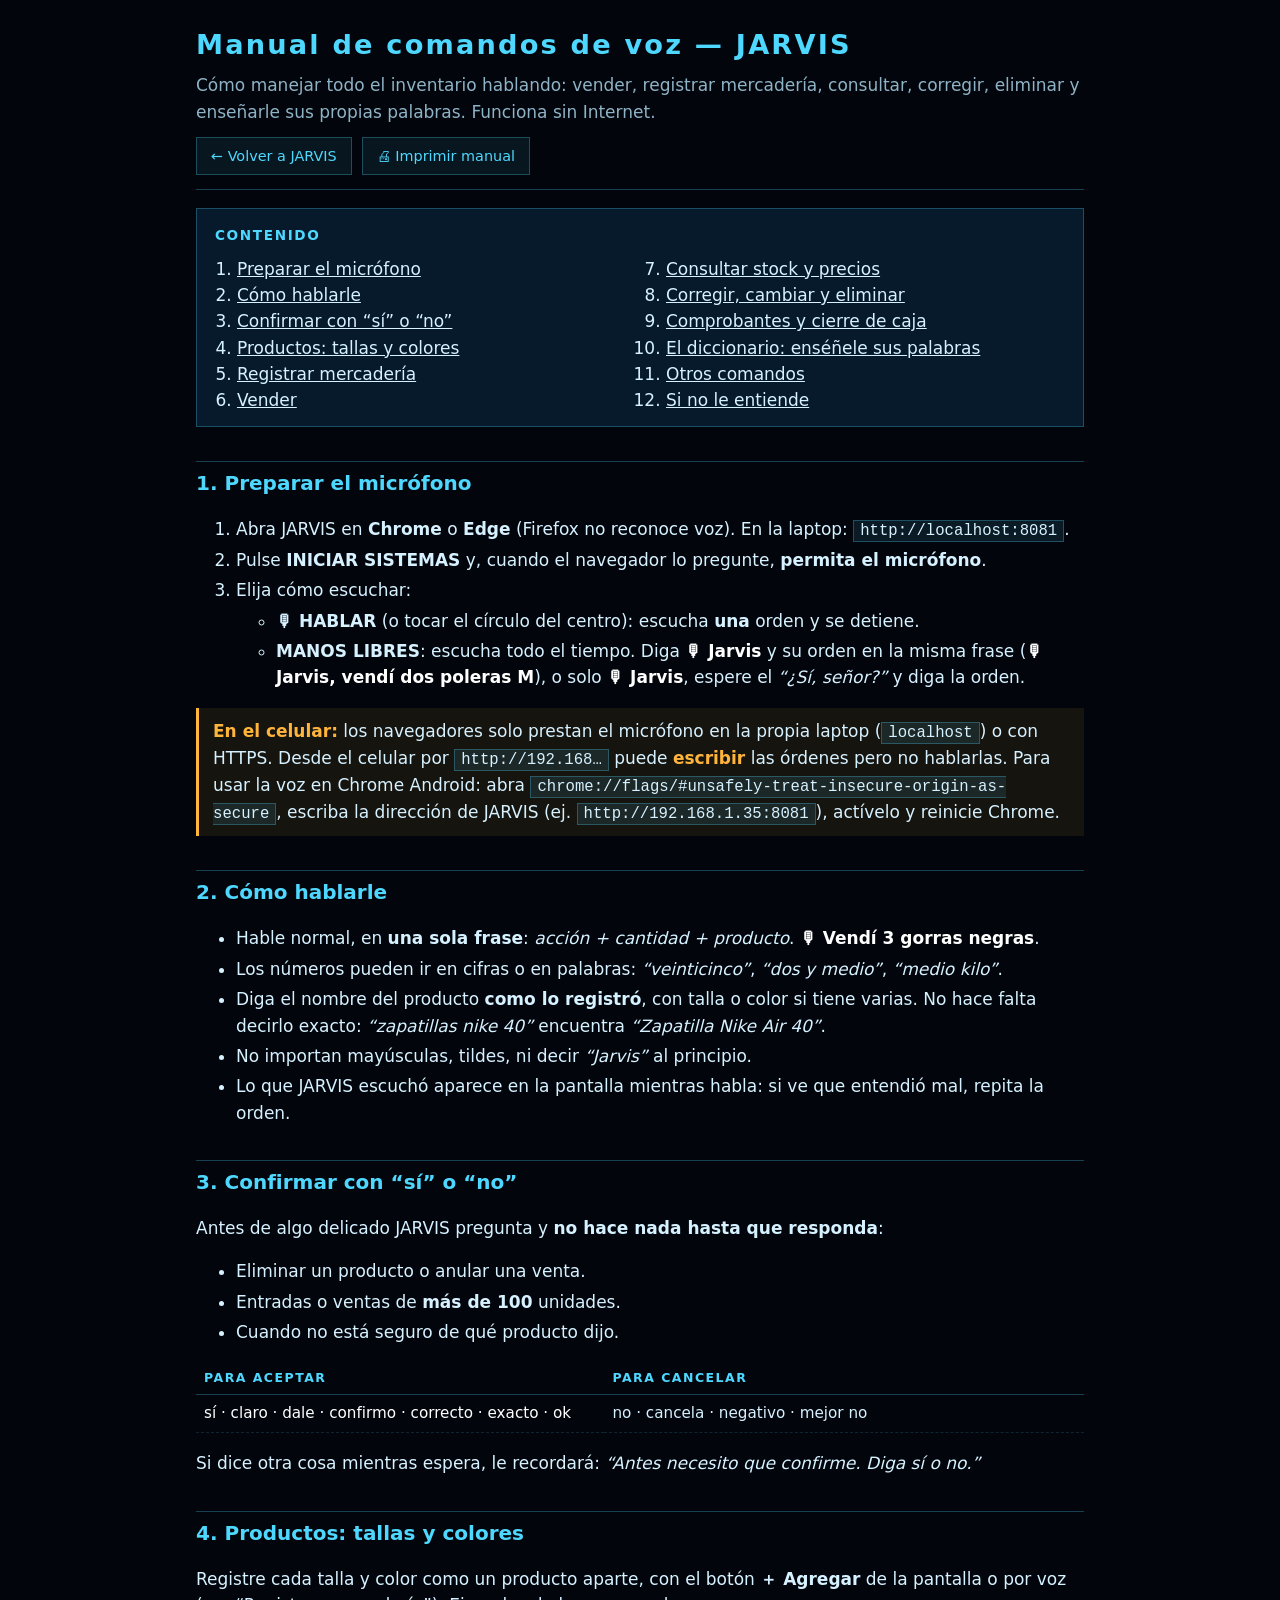
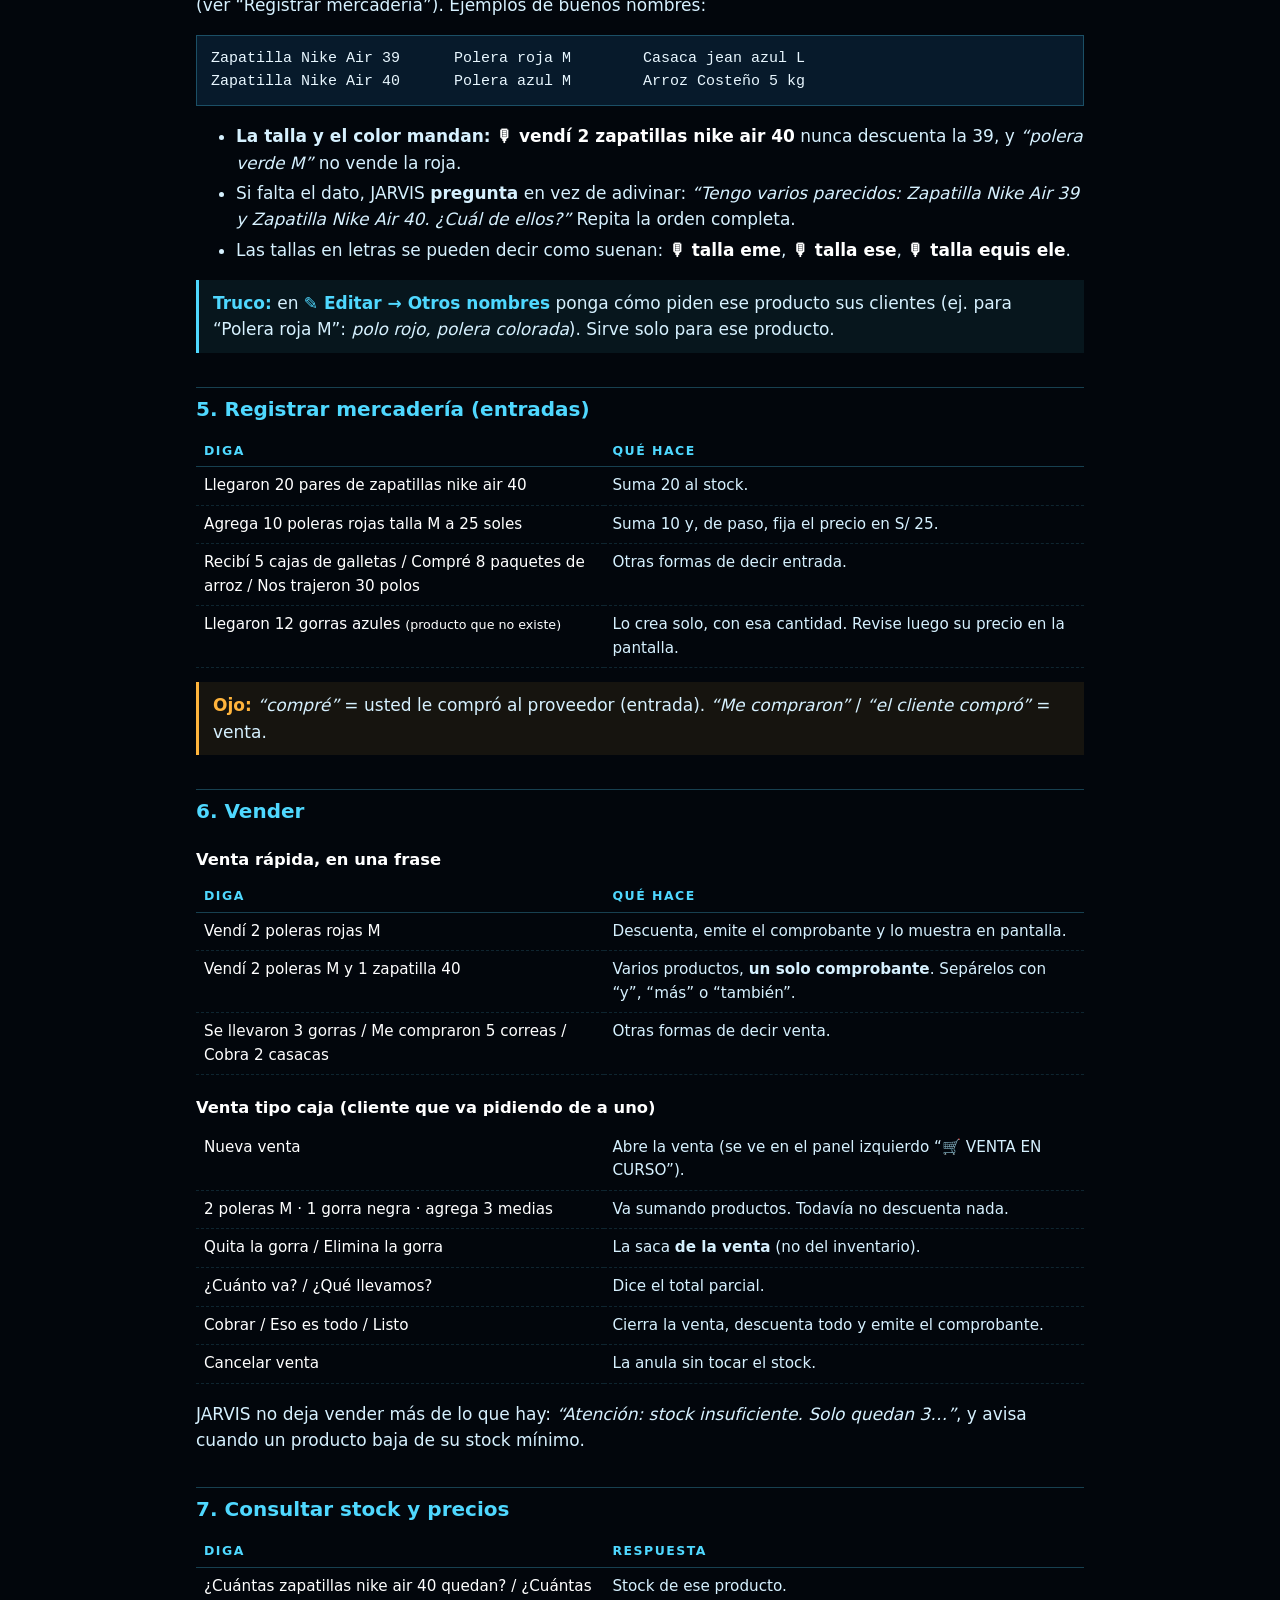
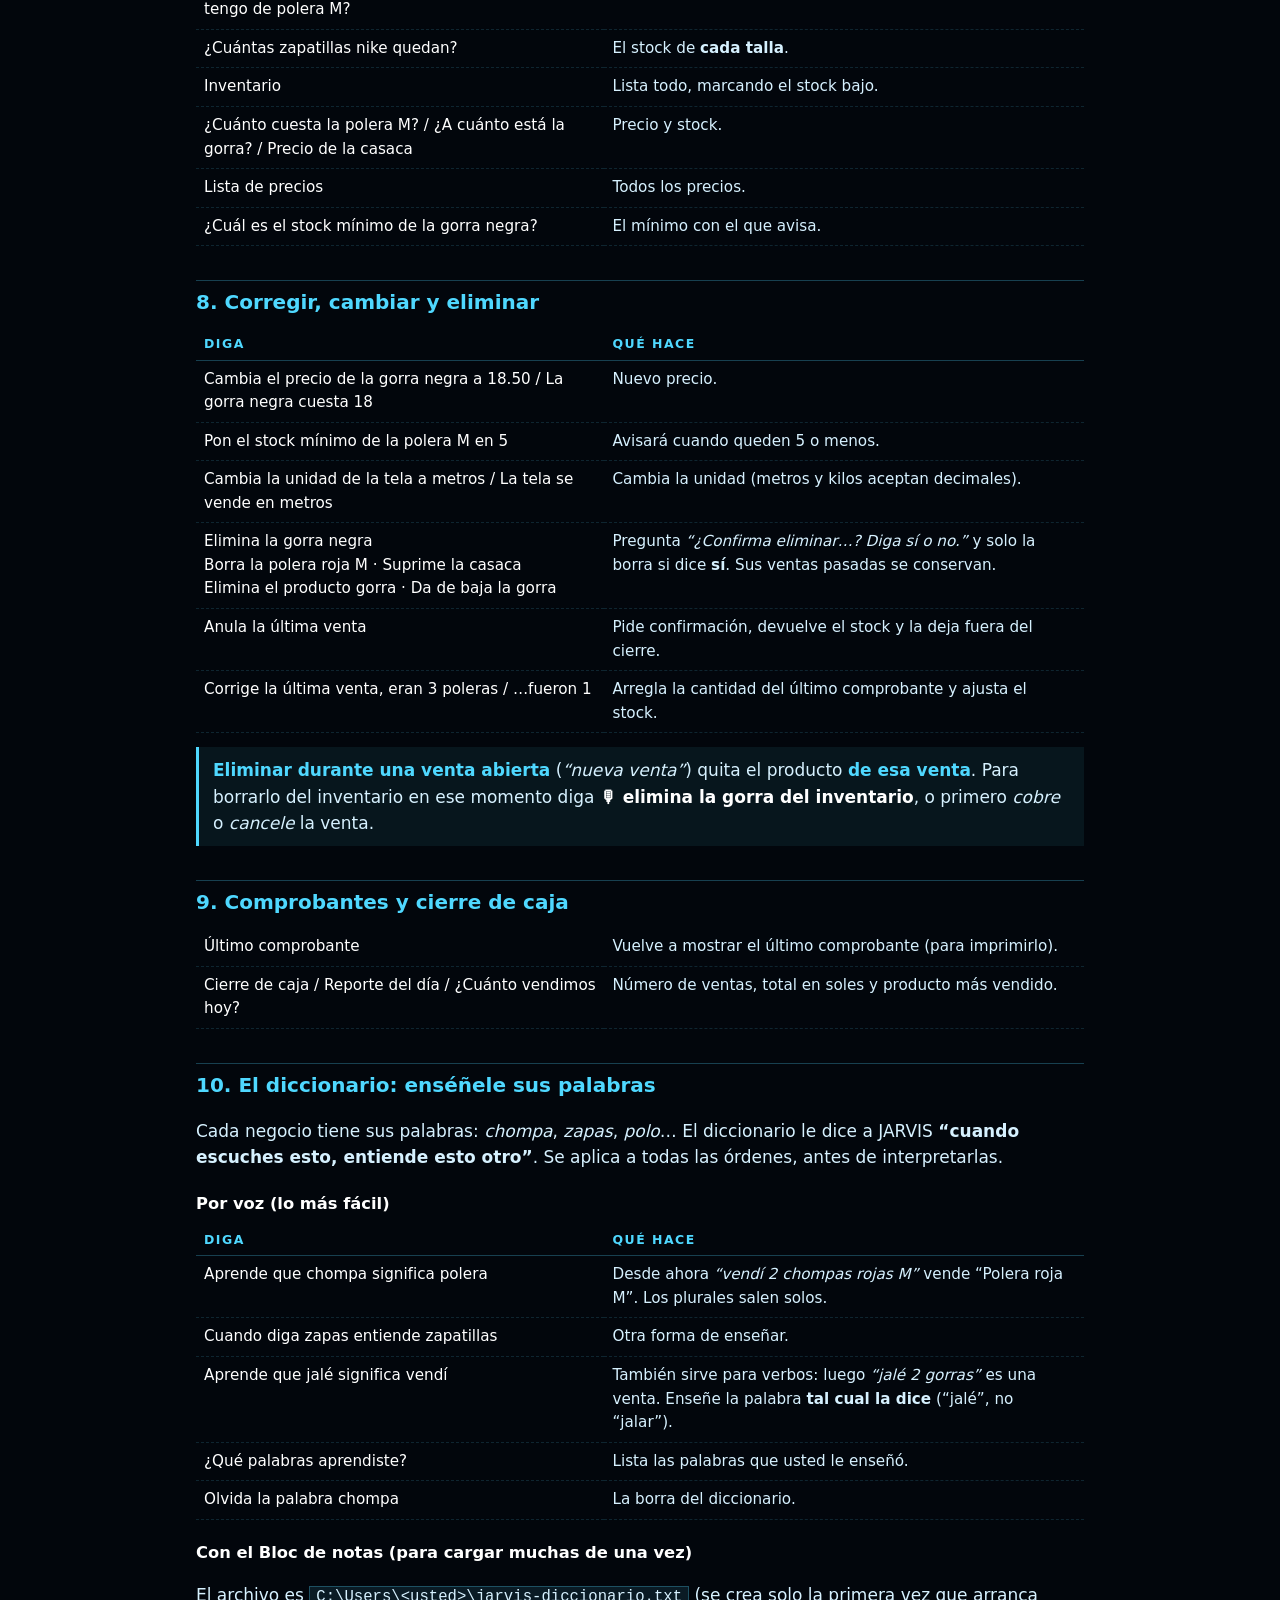
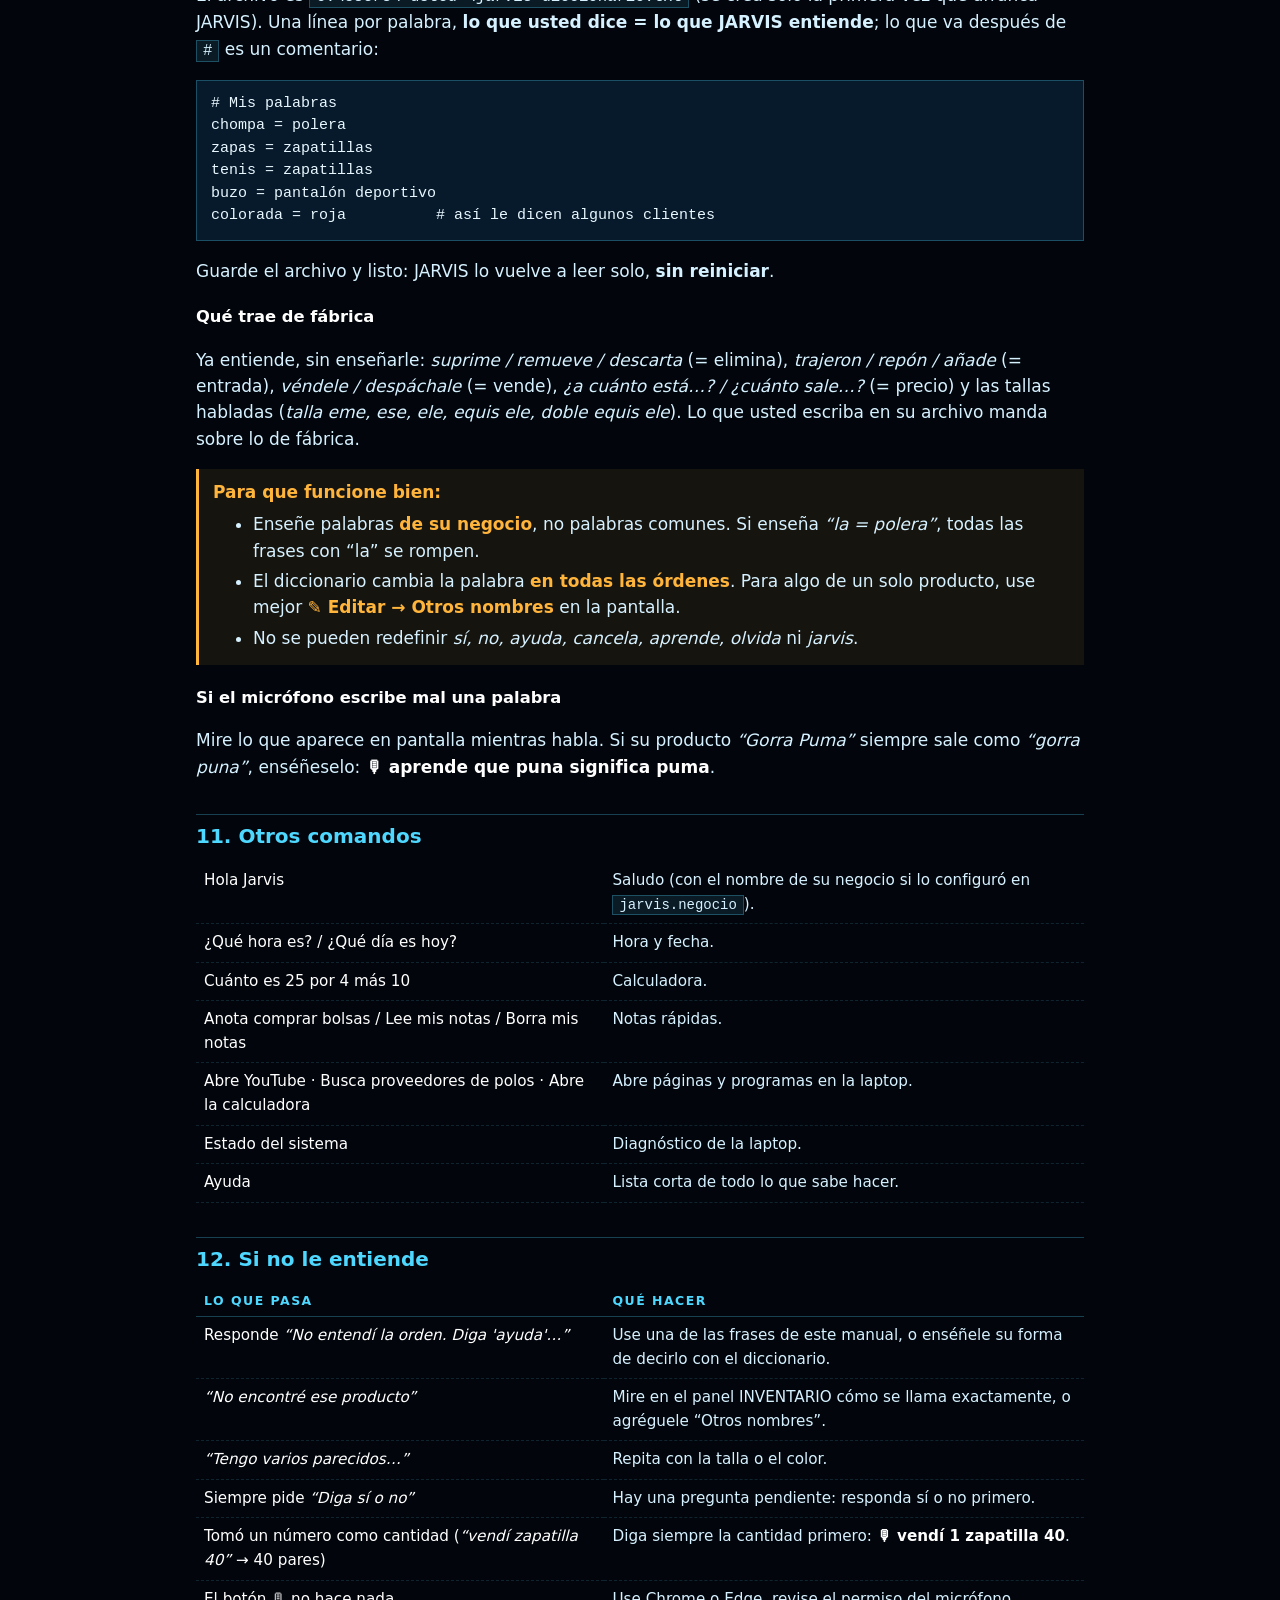
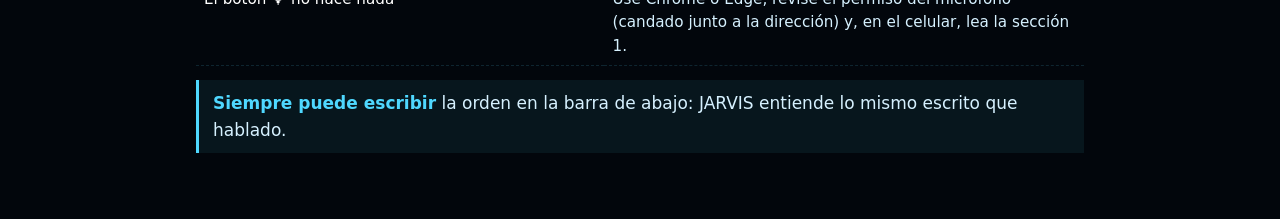
==== src/main/resources/static/manual.html @ 4ed3d756 "Inventario completo: diccionario, historial, carga masiva, seguridad y manual Guarda el estado de tr" ====
<!DOCTYPE html>
<html lang="es">
<head>
<meta charset="UTF-8">
<meta name="viewport" content="width=device-width, initial-scale=1">
<title>Manual de voz · JARVIS</title>
<link rel="icon" href="icon.svg">
<style>
  :root {
    --bg: #02060c; --panel: #071a2b; --line: rgba(79, 216, 255, .28); --cyan: #4fd8ff; --amber: #ffb43c;
    --text: #d6f1ff; --muted: #8fb3c6; --ok: #6ee7a8; --bad: #ff8a8a;
  }
  * { box-sizing: border-box; }
  body { margin: 0; background: var(--bg); color: var(--text); font: 17px/1.55 "Segoe UI", system-ui, sans-serif; }
  .wrap { max-width: 920px; margin: 0 auto; padding: 24px 16px 60px; }
  header { border-bottom: 1px solid var(--line); padding-bottom: 14px; margin-bottom: 18px; }
  h1 { margin: 0; color: var(--cyan); letter-spacing: .08em; font-size: 1.7rem; }
  header p { margin: 6px 0 0; color: var(--muted); }
  .tools { display: flex; gap: 10px; flex-wrap: wrap; margin-top: 12px; }
  .tools a, .tools button { font: inherit; font-size: .9rem; color: var(--cyan); background: rgba(79,216,255,.08); border: 1px solid var(--line);
                            padding: 7px 14px; text-decoration: none; cursor: pointer; }
  nav { background: var(--panel); border: 1px solid var(--line); padding: 12px 18px; margin-bottom: 26px; }
  nav b { color: var(--cyan); font-size: .85rem; letter-spacing: .12em; }
  nav ol { margin: 8px 0 0; padding-left: 22px; columns: 2; column-gap: 30px; }
  nav a { color: var(--text); }
  h2 { color: var(--cyan); font-size: 1.25rem; margin: 34px 0 10px; padding-top: 6px; border-top: 1px solid var(--line); }
  h3 { color: #fff; font-size: 1.02rem; margin: 20px 0 6px; }
  code, kbd { background: rgba(79,216,255,.1); border: 1px solid var(--line); padding: 1px 6px; font-family: Consolas, monospace; font-size: .92em; }
  .say { color: #fff; font-weight: 600; }
  .say::before { content: "🎙 "; }
  table { width: 100%; border-collapse: collapse; margin: 8px 0 14px; font-size: .95rem; }
  th { text-align: left; color: var(--cyan); font-size: .78rem; letter-spacing: .12em; text-transform: uppercase; border-bottom: 1px solid var(--line); padding: 6px 8px; }
  td { border-bottom: 1px dashed rgba(79,216,255,.15); padding: 7px 8px; vertical-align: top; }
  td:first-child { color: #fff; width: 46%; }
  .tip, .warn { border-left: 3px solid var(--cyan); background: rgba(79,216,255,.07); padding: 10px 14px; margin: 12px 0; }
  .warn { border-color: var(--amber); background: rgba(255,180,60,.08); }
  .tip b, .warn b { color: var(--cyan); } .warn b { color: var(--amber); }
  pre { background: var(--panel); border: 1px solid var(--line); padding: 12px 14px; overflow-x: auto; font: 15px/1.5 Consolas, monospace; color: #e8f7ff; }
  ol.steps li, ul li { margin: 4px 0; }
  .ok { color: var(--ok); } .bad { color: var(--bad); }
  @media (max-width: 640px) {
    body { font-size: 16px; }
    nav ol { columns: 1; }
    table, thead, tbody, tr, th, td { display: block; width: 100% !important; }
    thead { display: none; }
    tr { border-bottom: 1px solid var(--line); padding: 6px 0; }
    td { border: 0; padding: 3px 4px; }
    td:first-child { font-weight: 600; }
  }
  @media print {
    :root { --bg: #fff; --panel: #f4f4f4; --line: #bbb; --cyan: #000; --text: #000; --muted: #444; --amber: #000; }
    body { font-size: 12pt; }
    .tools, nav { display: none; }
    h2 { page-break-after: avoid; } tr, .tip, .warn, pre { page-break-inside: avoid; }
    code, kbd, .tip, .warn { background: none; }
    .say, td:first-child, h3 { color: #000; }
  }
</style>
</head>
<body>
<div class="wrap">

<header>
  <h1>Manual de comandos de voz — JARVIS</h1>
  <p>Cómo manejar todo el inventario hablando: vender, registrar mercadería, consultar, corregir, eliminar
     y enseñarle sus propias palabras. Funciona sin Internet.</p>
  <div class="tools">
    <a href="/">← Volver a JARVIS</a>
    <button onclick="window.print()">🖨 Imprimir manual</button>
  </div>
</header>

<nav>
  <b>CONTENIDO</b>
  <ol>
    <li><a href="#preparar">Preparar el micrófono</a></li>
    <li><a href="#hablar">Cómo hablarle</a></li>
    <li><a href="#confirmar">Confirmar con “sí” o “no”</a></li>
    <li><a href="#productos">Productos: tallas y colores</a></li>
    <li><a href="#entradas">Registrar mercadería</a></li>
    <li><a href="#ventas">Vender</a></li>
    <li><a href="#consultas">Consultar stock y precios</a></li>
    <li><a href="#corregir">Corregir, cambiar y eliminar</a></li>
    <li><a href="#caja">Comprobantes y cierre de caja</a></li>
    <li><a href="#diccionario">El diccionario: enséñele sus palabras</a></li>
    <li><a href="#otros">Otros comandos</a></li>
    <li><a href="#problemas">Si no le entiende</a></li>
  </ol>
</nav>

<h2 id="preparar">1. Preparar el micrófono</h2>
<ol class="steps">
  <li>Abra JARVIS en <b>Chrome</b> o <b>Edge</b> (Firefox no reconoce voz). En la laptop: <code>http://localhost:8081</code>.</li>
  <li>Pulse <b>INICIAR SISTEMAS</b> y, cuando el navegador lo pregunte, <b>permita el micrófono</b>.</li>
  <li>Elija cómo escuchar:
    <ul>
      <li><b>🎙 HABLAR</b> (o tocar el círculo del centro): escucha <b>una</b> orden y se detiene.</li>
      <li><b>MANOS LIBRES</b>: escucha todo el tiempo. Diga <span class="say">Jarvis</span> y su orden en la misma frase
          (<span class="say">Jarvis, vendí dos poleras M</span>), o solo <span class="say">Jarvis</span>, espere el
          <i>“¿Sí, señor?”</i> y diga la orden.</li>
    </ul>
  </li>
</ol>
<div class="warn"><b>En el celular:</b> los navegadores solo prestan el micrófono en la propia laptop (<code>localhost</code>)
  o con HTTPS. Desde el celular por <code>http://192.168…</code> puede <b>escribir</b> las órdenes pero no hablarlas.
  Para usar la voz en Chrome Android: abra <code>chrome://flags/#unsafely-treat-insecure-origin-as-secure</code>,
  escriba la dirección de JARVIS (ej. <code>http://192.168.1.35:8081</code>), actívelo y reinicie Chrome.</div>

<h2 id="hablar">2. Cómo hablarle</h2>
<ul>
  <li>Hable normal, en <b>una sola frase</b>: <i>acción + cantidad + producto</i>. <span class="say">Vendí 3 gorras negras</span>.</li>
  <li>Los números pueden ir en cifras o en palabras: <i>“veinticinco”</i>, <i>“dos y medio”</i>, <i>“medio kilo”</i>.</li>
  <li>Diga el nombre del producto <b>como lo registró</b>, con talla o color si tiene varias. No hace falta decirlo
      exacto: <i>“zapatillas nike 40”</i> encuentra <i>“Zapatilla Nike Air 40”</i>.</li>
  <li>No importan mayúsculas, tildes, ni decir <i>“Jarvis”</i> al principio.</li>
  <li>Lo que JARVIS escuchó aparece en la pantalla mientras habla: si ve que entendió mal, repita la orden.</li>
</ul>

<h2 id="confirmar">3. Confirmar con “sí” o “no”</h2>
<p>Antes de algo delicado JARVIS pregunta y <b>no hace nada hasta que responda</b>:</p>
<ul>
  <li>Eliminar un producto o anular una venta.</li>
  <li>Entradas o ventas de <b>más de 100</b> unidades.</li>
  <li>Cuando no está seguro de qué producto dijo.</li>
</ul>
<table>
  <thead><tr><th>Para aceptar</th><th>Para cancelar</th></tr></thead>
  <tbody><tr><td>sí · claro · dale · confirmo · correcto · exacto · ok</td><td>no · cancela · negativo · mejor no</td></tr></tbody>
</table>
<p>Si dice otra cosa mientras espera, le recordará: <i>“Antes necesito que confirme. Diga sí o no.”</i></p>

<h2 id="productos">4. Productos: tallas y colores</h2>
<p>Registre cada talla y color como un producto aparte, con el botón <b>＋ Agregar</b> de la pantalla o por voz
   (ver “Registrar mercadería”). Ejemplos de buenos nombres:</p>
<pre>Zapatilla Nike Air 39      Polera roja M        Casaca jean azul L
Zapatilla Nike Air 40      Polera azul M        Arroz Costeño 5 kg</pre>
<ul>
  <li><b>La talla y el color mandan:</b> <span class="say">vendí 2 zapatillas nike air 40</span> nunca descuenta la 39, y
      <i>“polera verde M”</i> no vende la roja.</li>
  <li>Si falta el dato, JARVIS <b>pregunta</b> en vez de adivinar:
      <i>“Tengo varios parecidos: Zapatilla Nike Air 39 y Zapatilla Nike Air 40. ¿Cuál de ellos?”</i> Repita la orden completa.</li>
  <li>Las tallas en letras se pueden decir como suenan: <span class="say">talla eme</span>, <span class="say">talla ese</span>,
      <span class="say">talla equis ele</span>.</li>
</ul>
<div class="tip"><b>Truco:</b> en <b>✎ Editar → Otros nombres</b> ponga cómo piden ese producto sus clientes
  (ej. para “Polera roja M”: <i>polo rojo, polera colorada</i>). Sirve solo para ese producto.</div>

<h2 id="entradas">5. Registrar mercadería (entradas)</h2>
<table>
  <thead><tr><th>Diga</th><th>Qué hace</th></tr></thead>
  <tbody>
    <tr><td>Llegaron 20 pares de zapatillas nike air 40</td><td>Suma 20 al stock.</td></tr>
    <tr><td>Agrega 10 poleras rojas talla M a 25 soles</td><td>Suma 10 y, de paso, fija el precio en S/ 25.</td></tr>
    <tr><td>Recibí 5 cajas de galletas / Compré 8 paquetes de arroz / Nos trajeron 30 polos</td><td>Otras formas de decir entrada.</td></tr>
    <tr><td>Llegaron 12 gorras azules <small>(producto que no existe)</small></td><td>Lo crea solo, con esa cantidad. Revise luego su precio en la pantalla.</td></tr>
  </tbody>
</table>
<div class="warn"><b>Ojo:</b> <i>“compré”</i> = usted le compró al proveedor (entrada).
  <i>“Me compraron”</i> / <i>“el cliente compró”</i> = venta.</div>

<h2 id="ventas">6. Vender</h2>
<h3>Venta rápida, en una frase</h3>
<table>
  <thead><tr><th>Diga</th><th>Qué hace</th></tr></thead>
  <tbody>
    <tr><td>Vendí 2 poleras rojas M</td><td>Descuenta, emite el comprobante y lo muestra en pantalla.</td></tr>
    <tr><td>Vendí 2 poleras M y 1 zapatilla 40</td><td>Varios productos, <b>un solo comprobante</b>. Sepárelos con “y”, “más” o “también”.</td></tr>
    <tr><td>Se llevaron 3 gorras / Me compraron 5 correas / Cobra 2 casacas</td><td>Otras formas de decir venta.</td></tr>
  </tbody>
</table>
<h3>Venta tipo caja (cliente que va pidiendo de a uno)</h3>
<table>
  <tbody>
    <tr><td>Nueva venta</td><td>Abre la venta (se ve en el panel izquierdo “🛒 VENTA EN CURSO”).</td></tr>
    <tr><td>2 poleras M · 1 gorra negra · agrega 3 medias</td><td>Va sumando productos. Todavía no descuenta nada.</td></tr>
    <tr><td>Quita la gorra / Elimina la gorra</td><td>La saca <b>de la venta</b> (no del inventario).</td></tr>
    <tr><td>¿Cuánto va? / ¿Qué llevamos?</td><td>Dice el total parcial.</td></tr>
    <tr><td>Cobrar / Eso es todo / Listo</td><td>Cierra la venta, descuenta todo y emite el comprobante.</td></tr>
    <tr><td>Cancelar venta</td><td>La anula sin tocar el stock.</td></tr>
  </tbody>
</table>
<p>JARVIS no deja vender más de lo que hay: <i>“Atención: stock insuficiente. Solo quedan 3…”</i>, y avisa cuando
   un producto baja de su stock mínimo.</p>

<h2 id="consultas">7. Consultar stock y precios</h2>
<table>
  <thead><tr><th>Diga</th><th>Respuesta</th></tr></thead>
  <tbody>
    <tr><td>¿Cuántas zapatillas nike air 40 quedan? / ¿Cuántas tengo de polera M?</td><td>Stock de ese producto.</td></tr>
    <tr><td>¿Cuántas zapatillas nike quedan?</td><td>El stock de <b>cada talla</b>.</td></tr>
    <tr><td>Inventario</td><td>Lista todo, marcando el stock bajo.</td></tr>
    <tr><td>¿Cuánto cuesta la polera M? / ¿A cuánto está la gorra? / Precio de la casaca</td><td>Precio y stock.</td></tr>
    <tr><td>Lista de precios</td><td>Todos los precios.</td></tr>
    <tr><td>¿Cuál es el stock mínimo de la gorra negra?</td><td>El mínimo con el que avisa.</td></tr>
  </tbody>
</table>

<h2 id="corregir">8. Corregir, cambiar y eliminar</h2>
<table>
  <thead><tr><th>Diga</th><th>Qué hace</th></tr></thead>
  <tbody>
    <tr><td>Cambia el precio de la gorra negra a 18.50 / La gorra negra cuesta 18</td><td>Nuevo precio.</td></tr>
    <tr><td>Pon el stock mínimo de la polera M en 5</td><td>Avisará cuando queden 5 o menos.</td></tr>
    <tr><td>Cambia la unidad de la tela a metros / La tela se vende en metros</td><td>Cambia la unidad (metros y kilos aceptan decimales).</td></tr>
    <tr><td>Elimina la gorra negra<br>Borra la polera roja M · Suprime la casaca<br>Elimina el producto gorra · Da de baja la gorra</td>
        <td>Pregunta <i>“¿Confirma eliminar…? Diga sí o no.”</i> y solo la borra si dice <b>sí</b>. Sus ventas pasadas se conservan.</td></tr>
    <tr><td>Anula la última venta</td><td>Pide confirmación, devuelve el stock y la deja fuera del cierre.</td></tr>
    <tr><td>Corrige la última venta, eran 3 poleras / …fueron 1</td><td>Arregla la cantidad del último comprobante y ajusta el stock.</td></tr>
  </tbody>
</table>
<div class="tip"><b>Eliminar durante una venta abierta</b> (<i>“nueva venta”</i>) quita el producto <b>de esa venta</b>.
  Para borrarlo del inventario en ese momento diga <span class="say">elimina la gorra del inventario</span>,
  o primero <i>cobre</i> o <i>cancele</i> la venta.</div>

<h2 id="caja">9. Comprobantes y cierre de caja</h2>
<table>
  <tbody>
    <tr><td>Último comprobante</td><td>Vuelve a mostrar el último comprobante (para imprimirlo).</td></tr>
    <tr><td>Cierre de caja / Reporte del día / ¿Cuánto vendimos hoy?</td><td>Número de ventas, total en soles y producto más vendido.</td></tr>
  </tbody>
</table>

<h2 id="diccionario">10. El diccionario: enséñele sus palabras</h2>
<p>Cada negocio tiene sus palabras: <i>chompa</i>, <i>zapas</i>, <i>polo</i>… El diccionario le dice a JARVIS
   <b>“cuando escuches esto, entiende esto otro”</b>. Se aplica a todas las órdenes, antes de interpretarlas.</p>

<h3>Por voz (lo más fácil)</h3>
<table>
  <thead><tr><th>Diga</th><th>Qué hace</th></tr></thead>
  <tbody>
    <tr><td>Aprende que chompa significa polera</td><td>Desde ahora <i>“vendí 2 chompas rojas M”</i> vende “Polera roja M”. Los plurales salen solos.</td></tr>
    <tr><td>Cuando diga zapas entiende zapatillas</td><td>Otra forma de enseñar.</td></tr>
    <tr><td>Aprende que jalé significa vendí</td><td>También sirve para verbos: luego <i>“jalé 2 gorras”</i> es una venta.
        Enseñe la palabra <b>tal cual la dice</b> (“jalé”, no “jalar”).</td></tr>
    <tr><td>¿Qué palabras aprendiste?</td><td>Lista las palabras que usted le enseñó.</td></tr>
    <tr><td>Olvida la palabra chompa</td><td>La borra del diccionario.</td></tr>
  </tbody>
</table>

<h3>Con el Bloc de notas (para cargar muchas de una vez)</h3>
<p>El archivo es <code>C:\Users\&lt;usted&gt;\jarvis-diccionario.txt</code> (se crea solo la primera vez que arranca JARVIS).
   Una línea por palabra, <b>lo que usted dice = lo que JARVIS entiende</b>; lo que va después de <code>#</code> es un comentario:</p>
<pre># Mis palabras
chompa = polera
zapas = zapatillas
tenis = zapatillas
buzo = pantalón deportivo
colorada = roja          # así le dicen algunos clientes</pre>
<p>Guarde el archivo y listo: JARVIS lo vuelve a leer solo, <b>sin reiniciar</b>.</p>

<h3>Qué trae de fábrica</h3>
<p>Ya entiende, sin enseñarle: <i>suprime / remueve / descarta</i> (= elimina), <i>trajeron / repón / añade</i>
   (= entrada), <i>véndele / despáchale</i> (= vende), <i>¿a cuánto está…? / ¿cuánto sale…?</i> (= precio) y las tallas habladas
   (<i>talla eme, ese, ele, equis ele, doble equis ele</i>). Lo que usted escriba en su archivo manda sobre lo de fábrica.</p>

<div class="warn"><b>Para que funcione bien:</b>
  <ul style="margin:6px 0 0">
    <li>Enseñe palabras <b>de su negocio</b>, no palabras comunes. Si enseña <i>“la = polera”</i>, todas las frases con “la” se rompen.</li>
    <li>El diccionario cambia la palabra <b>en todas las órdenes</b>. Para algo de un solo producto, use mejor
        <b>✎ Editar → Otros nombres</b> en la pantalla.</li>
    <li>No se pueden redefinir <i>sí, no, ayuda, cancela, aprende, olvida</i> ni <i>jarvis</i>.</li>
  </ul>
</div>

<h3>Si el micrófono escribe mal una palabra</h3>
<p>Mire lo que aparece en pantalla mientras habla. Si su producto <i>“Gorra Puma”</i> siempre sale como <i>“gorra puna”</i>,
   enséñeselo: <span class="say">aprende que puna significa puma</span>.</p>

<h2 id="otros">11. Otros comandos</h2>
<table>
  <tbody>
    <tr><td>Hola Jarvis</td><td>Saludo (con el nombre de su negocio si lo configuró en <code>jarvis.negocio</code>).</td></tr>
    <tr><td>¿Qué hora es? / ¿Qué día es hoy?</td><td>Hora y fecha.</td></tr>
    <tr><td>Cuánto es 25 por 4 más 10</td><td>Calculadora.</td></tr>
    <tr><td>Anota comprar bolsas / Lee mis notas / Borra mis notas</td><td>Notas rápidas.</td></tr>
    <tr><td>Abre YouTube · Busca proveedores de polos · Abre la calculadora</td><td>Abre páginas y programas en la laptop.</td></tr>
    <tr><td>Estado del sistema</td><td>Diagnóstico de la laptop.</td></tr>
    <tr><td>Ayuda</td><td>Lista corta de todo lo que sabe hacer.</td></tr>
  </tbody>
</table>

<h2 id="problemas">12. Si no le entiende</h2>
<table>
  <thead><tr><th>Lo que pasa</th><th>Qué hacer</th></tr></thead>
  <tbody>
    <tr><td>Responde <i>“No entendí la orden. Diga 'ayuda'…”</i></td><td>Use una de las frases de este manual, o enséñele su forma de decirlo con el diccionario.</td></tr>
    <tr><td><i>“No encontré ese producto”</i></td><td>Mire en el panel INVENTARIO cómo se llama exactamente, o agréguele “Otros nombres”.</td></tr>
    <tr><td><i>“Tengo varios parecidos…”</i></td><td>Repita con la talla o el color.</td></tr>
    <tr><td>Siempre pide <i>“Diga sí o no”</i></td><td>Hay una pregunta pendiente: responda sí o no primero.</td></tr>
    <tr><td>Tomó un número como cantidad (<i>“vendí zapatilla 40”</i> → 40 pares)</td><td>Diga siempre la cantidad primero: <span class="say">vendí 1 zapatilla 40</span>.</td></tr>
    <tr><td>El botón 🎙 no hace nada</td><td>Use Chrome o Edge, revise el permiso del micrófono (candado junto a la dirección) y, en el celular, lea la sección 1.</td></tr>
  </tbody>
</table>
<div class="tip"><b>Siempre puede escribir</b> la orden en la barra de abajo: JARVIS entiende lo mismo escrito que hablado.</div>

</div>
</body>
</html>
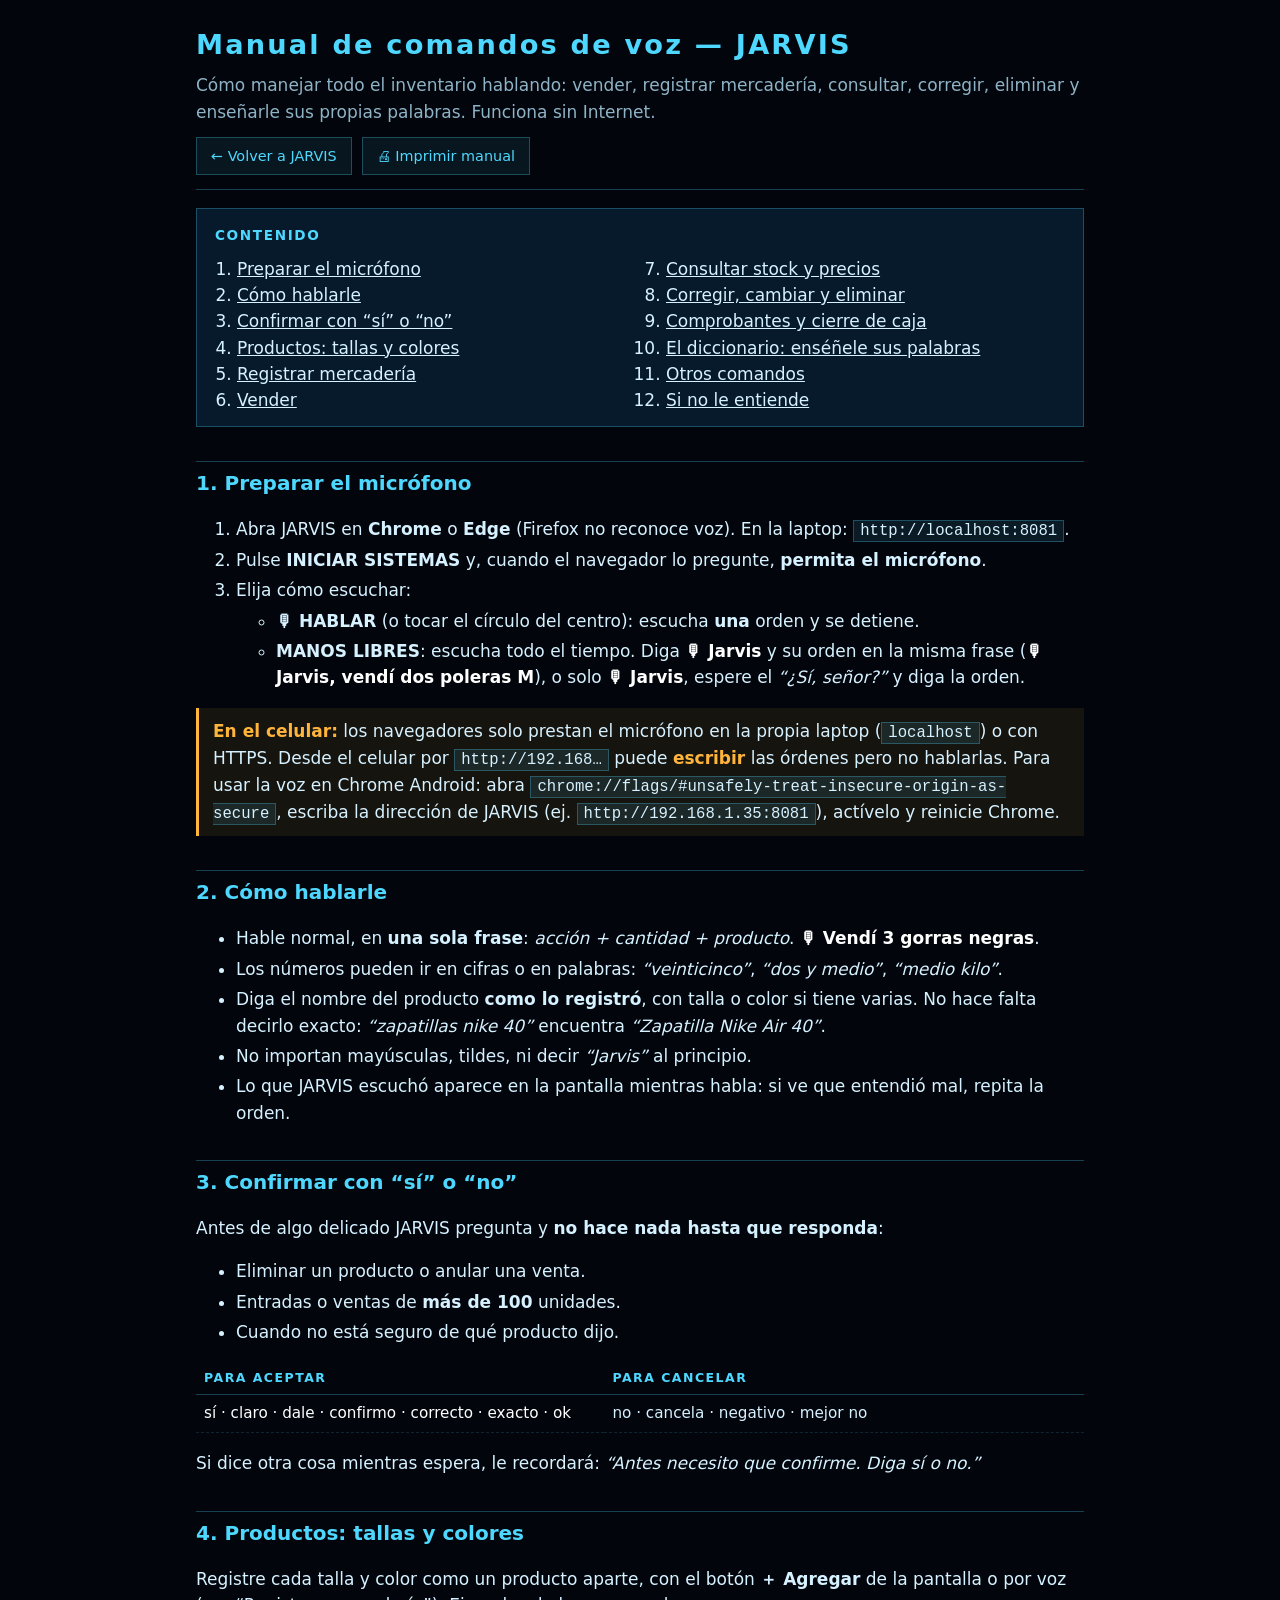
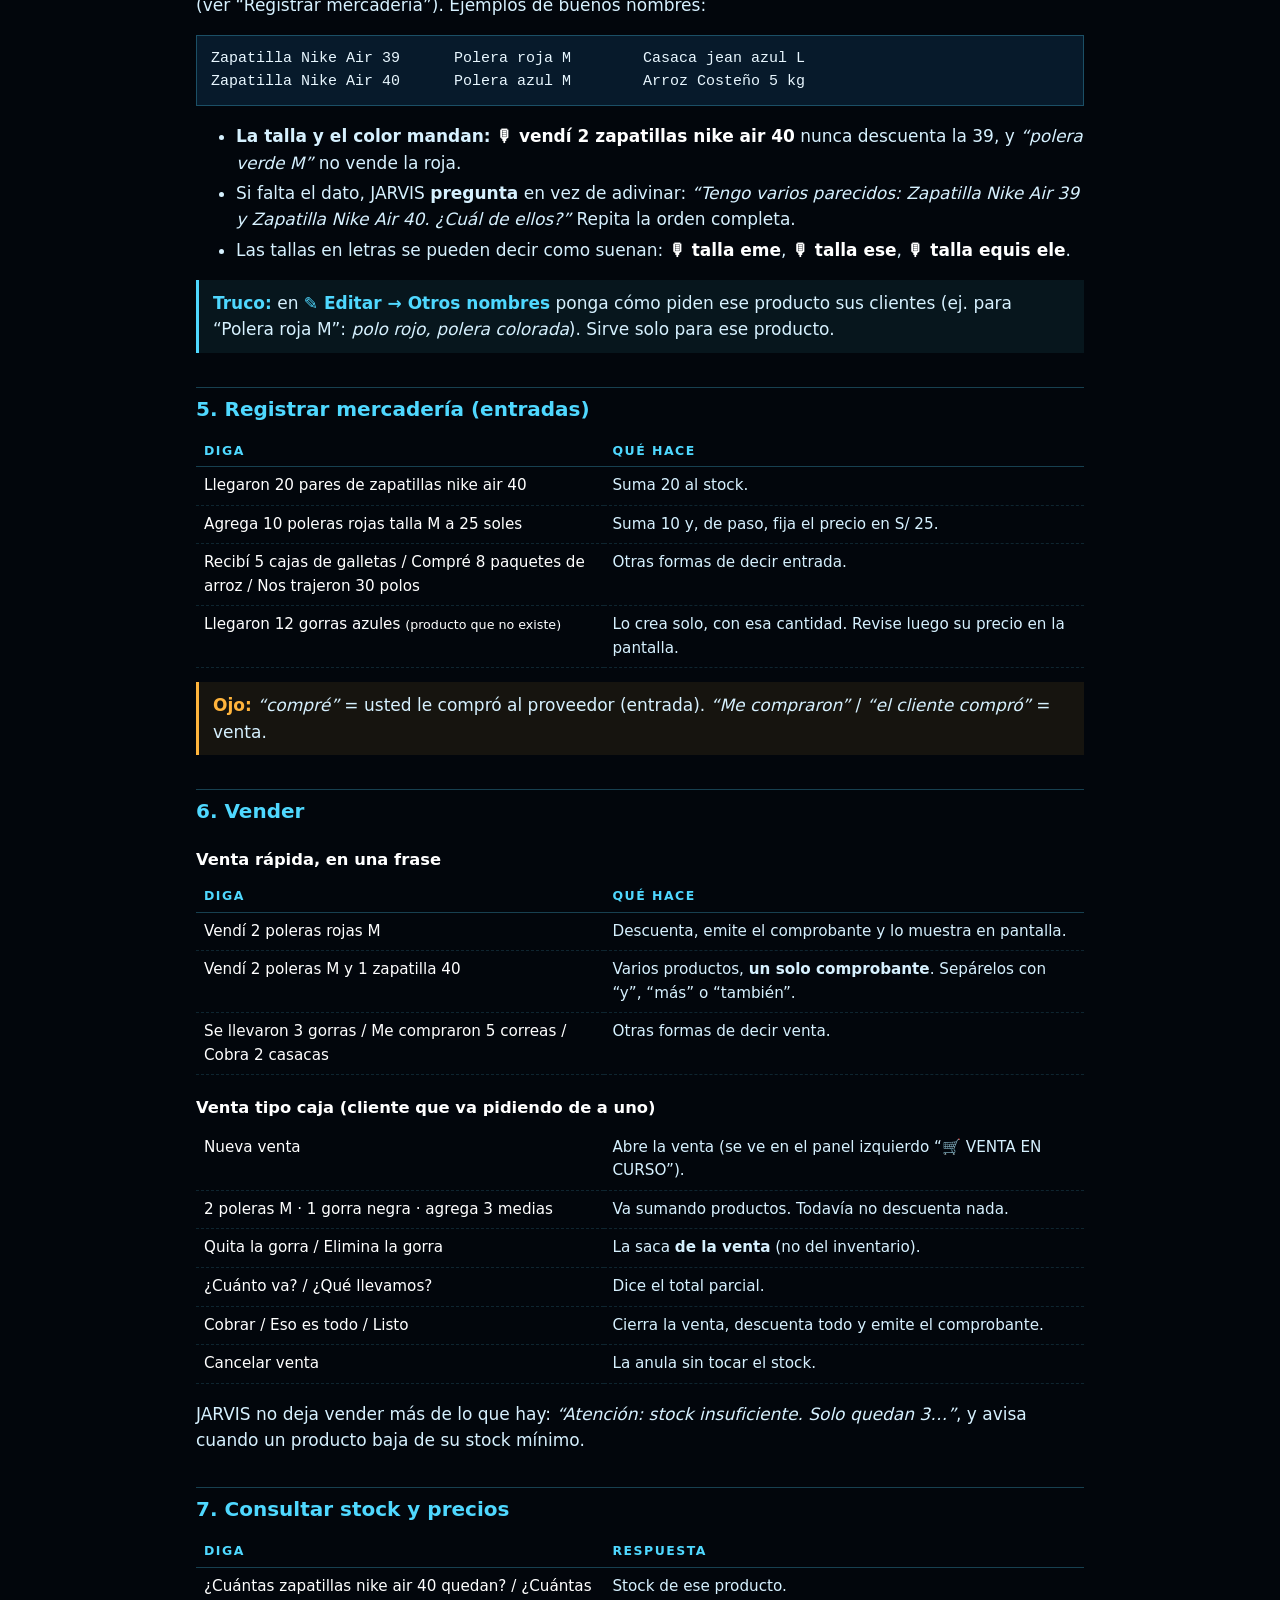
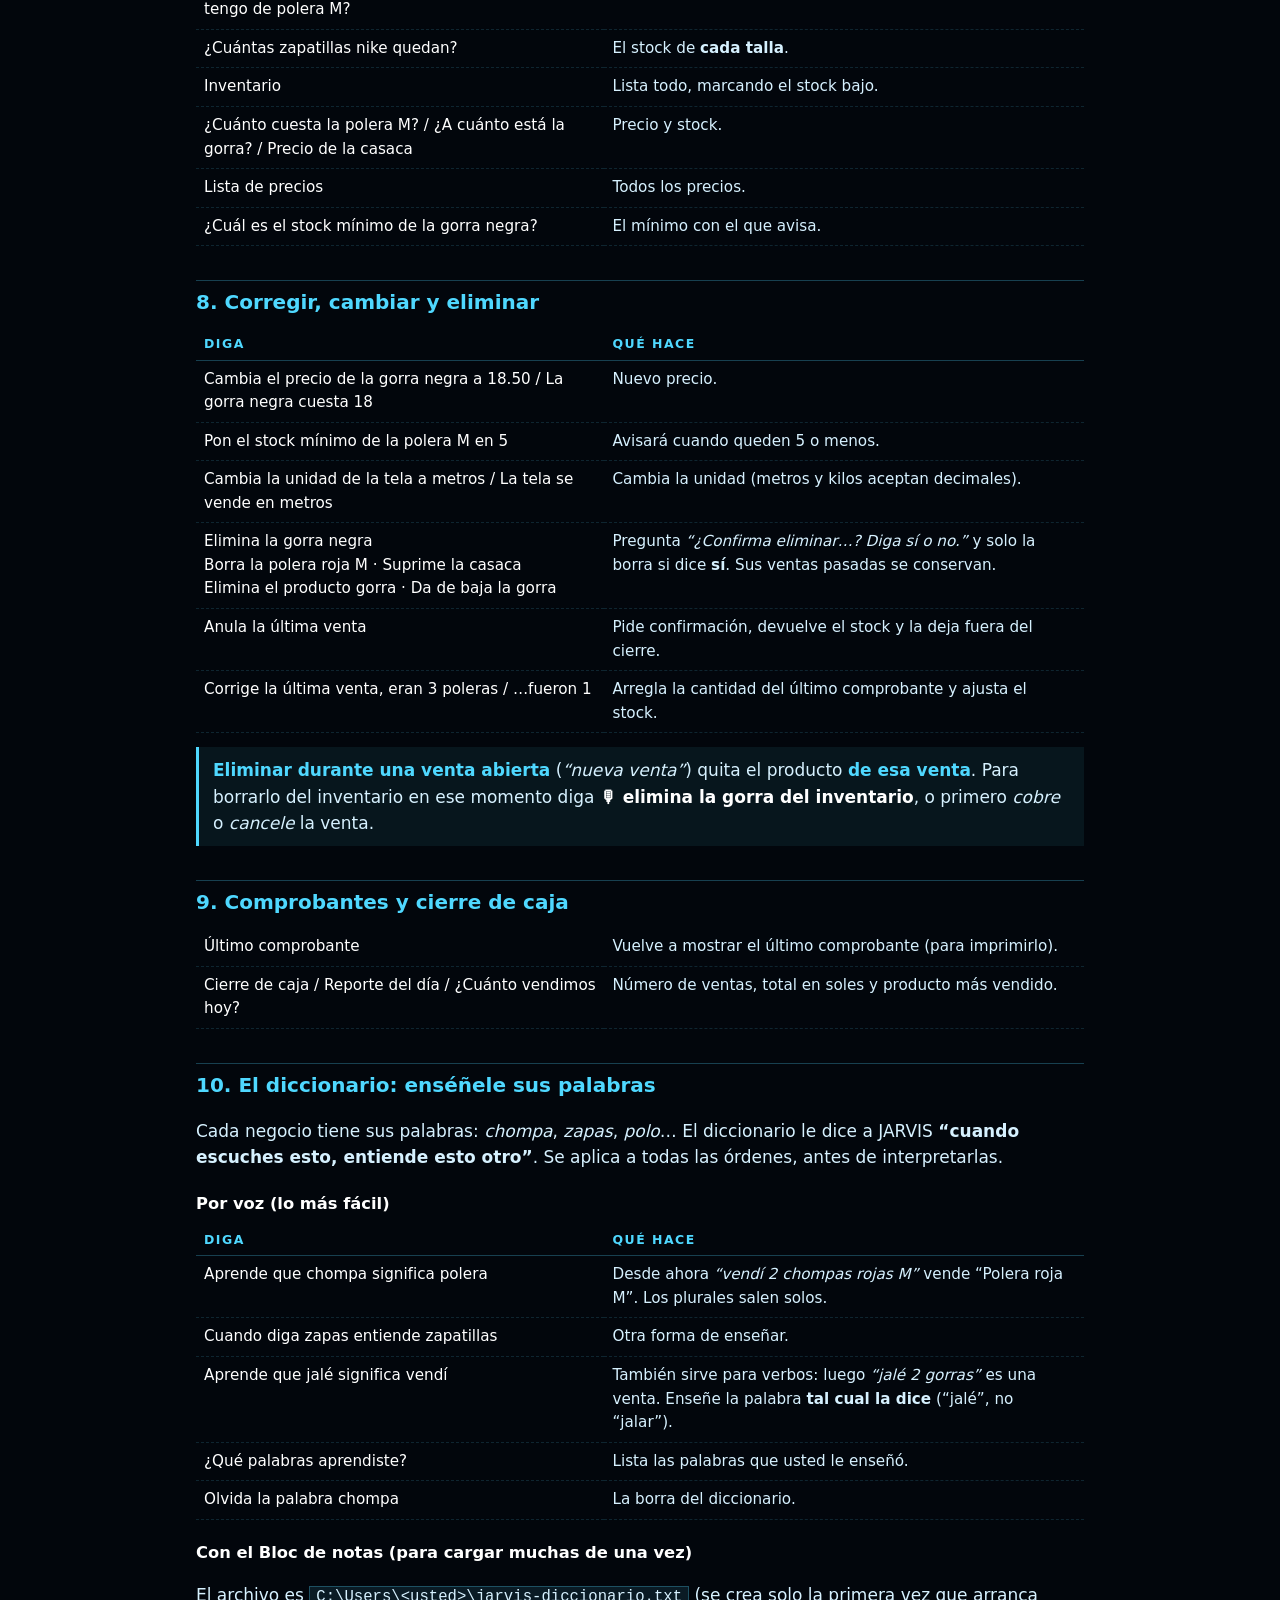
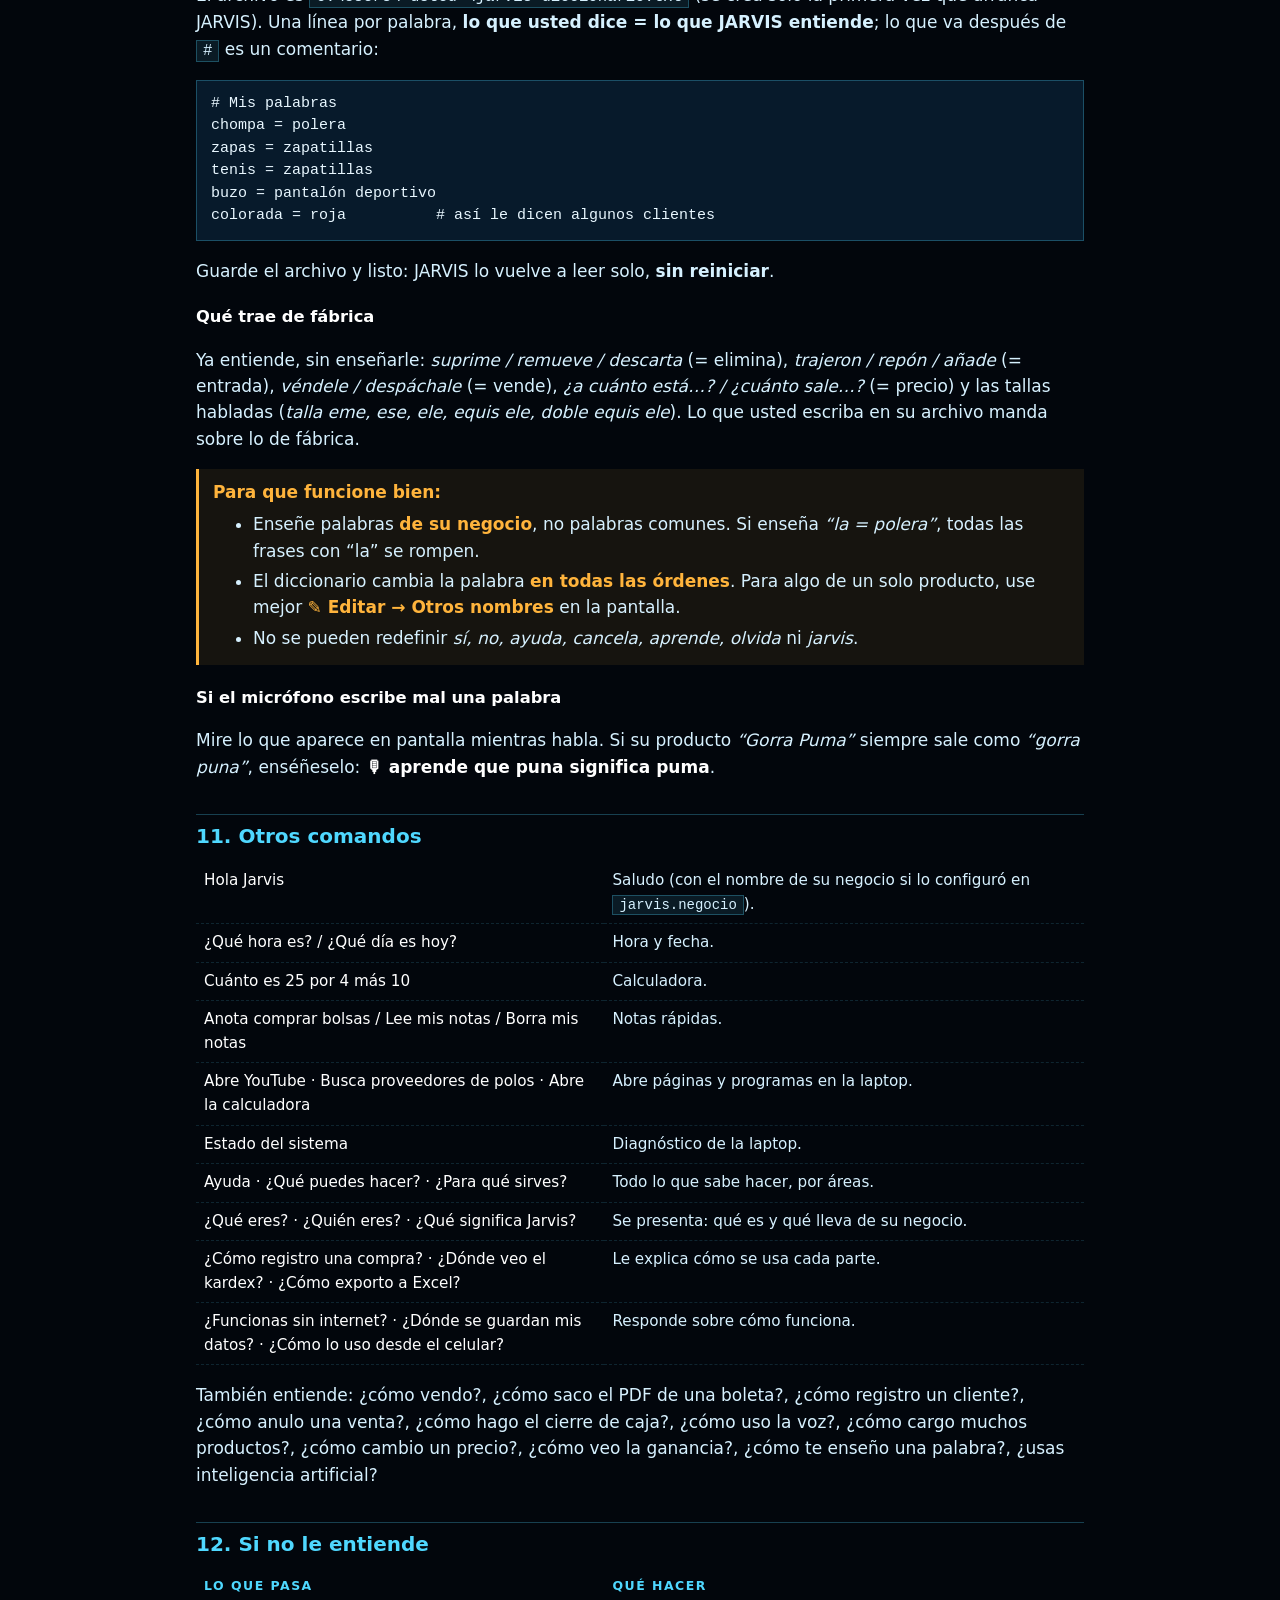
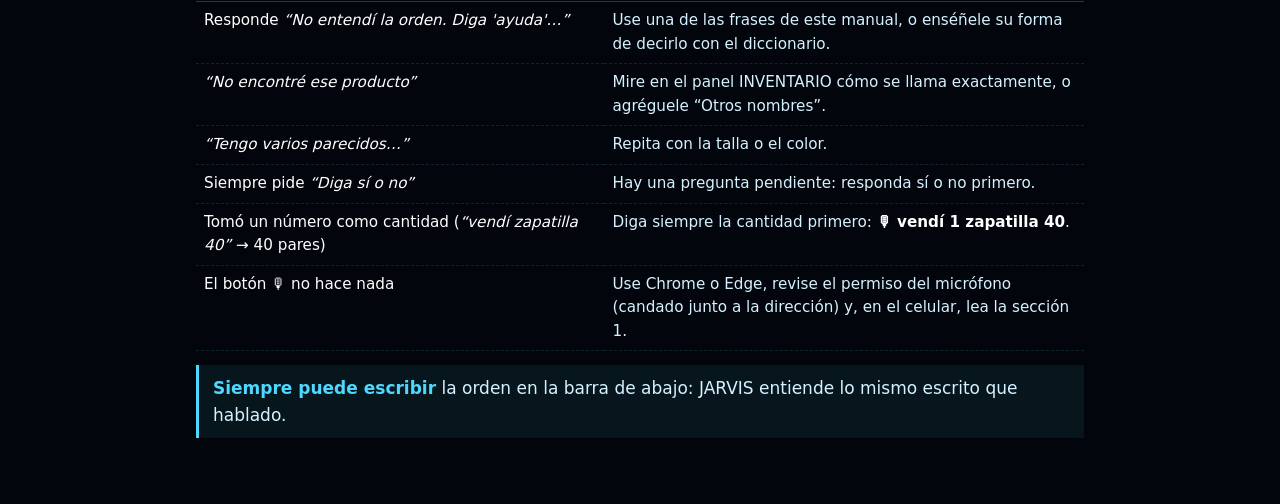
==== commit 38110998: "JARVIS responde preguntas sobre sí mismo - AcercaDeJarvis: qué es, qué significa su nombre, qué pued" ====
--- a/src/main/resources/static/manual.html
+++ b/src/main/resources/static/manual.html
@@ -275,9 +275,15 @@
     <tr><td>Anota comprar bolsas / Lee mis notas / Borra mis notas</td><td>Notas rápidas.</td></tr>
     <tr><td>Abre YouTube · Busca proveedores de polos · Abre la calculadora</td><td>Abre páginas y programas en la laptop.</td></tr>
     <tr><td>Estado del sistema</td><td>Diagnóstico de la laptop.</td></tr>
-    <tr><td>Ayuda</td><td>Lista corta de todo lo que sabe hacer.</td></tr>
-  </tbody>
-</table>
+    <tr><td>Ayuda · ¿Qué puedes hacer? · ¿Para qué sirves?</td><td>Todo lo que sabe hacer, por áreas.</td></tr>
+    <tr><td>¿Qué eres? · ¿Quién eres? · ¿Qué significa Jarvis?</td><td>Se presenta: qué es y qué lleva de su negocio.</td></tr>
+    <tr><td>¿Cómo registro una compra? · ¿Dónde veo el kardex? · ¿Cómo exporto a Excel?</td><td>Le explica cómo se usa cada parte.</td></tr>
+    <tr><td>¿Funcionas sin internet? · ¿Dónde se guardan mis datos? · ¿Cómo lo uso desde el celular?</td><td>Responde sobre cómo funciona.</td></tr>
+  </tbody>
+</table>
+<p>También entiende: ¿cómo vendo?, ¿cómo saco el PDF de una boleta?, ¿cómo registro un cliente?, ¿cómo anulo una venta?,
+   ¿cómo hago el cierre de caja?, ¿cómo uso la voz?, ¿cómo cargo muchos productos?, ¿cómo cambio un precio?,
+   ¿cómo veo la ganancia?, ¿cómo te enseño una palabra?, ¿usas inteligencia artificial?</p>
 
 <h2 id="problemas">12. Si no le entiende</h2>
 <table>
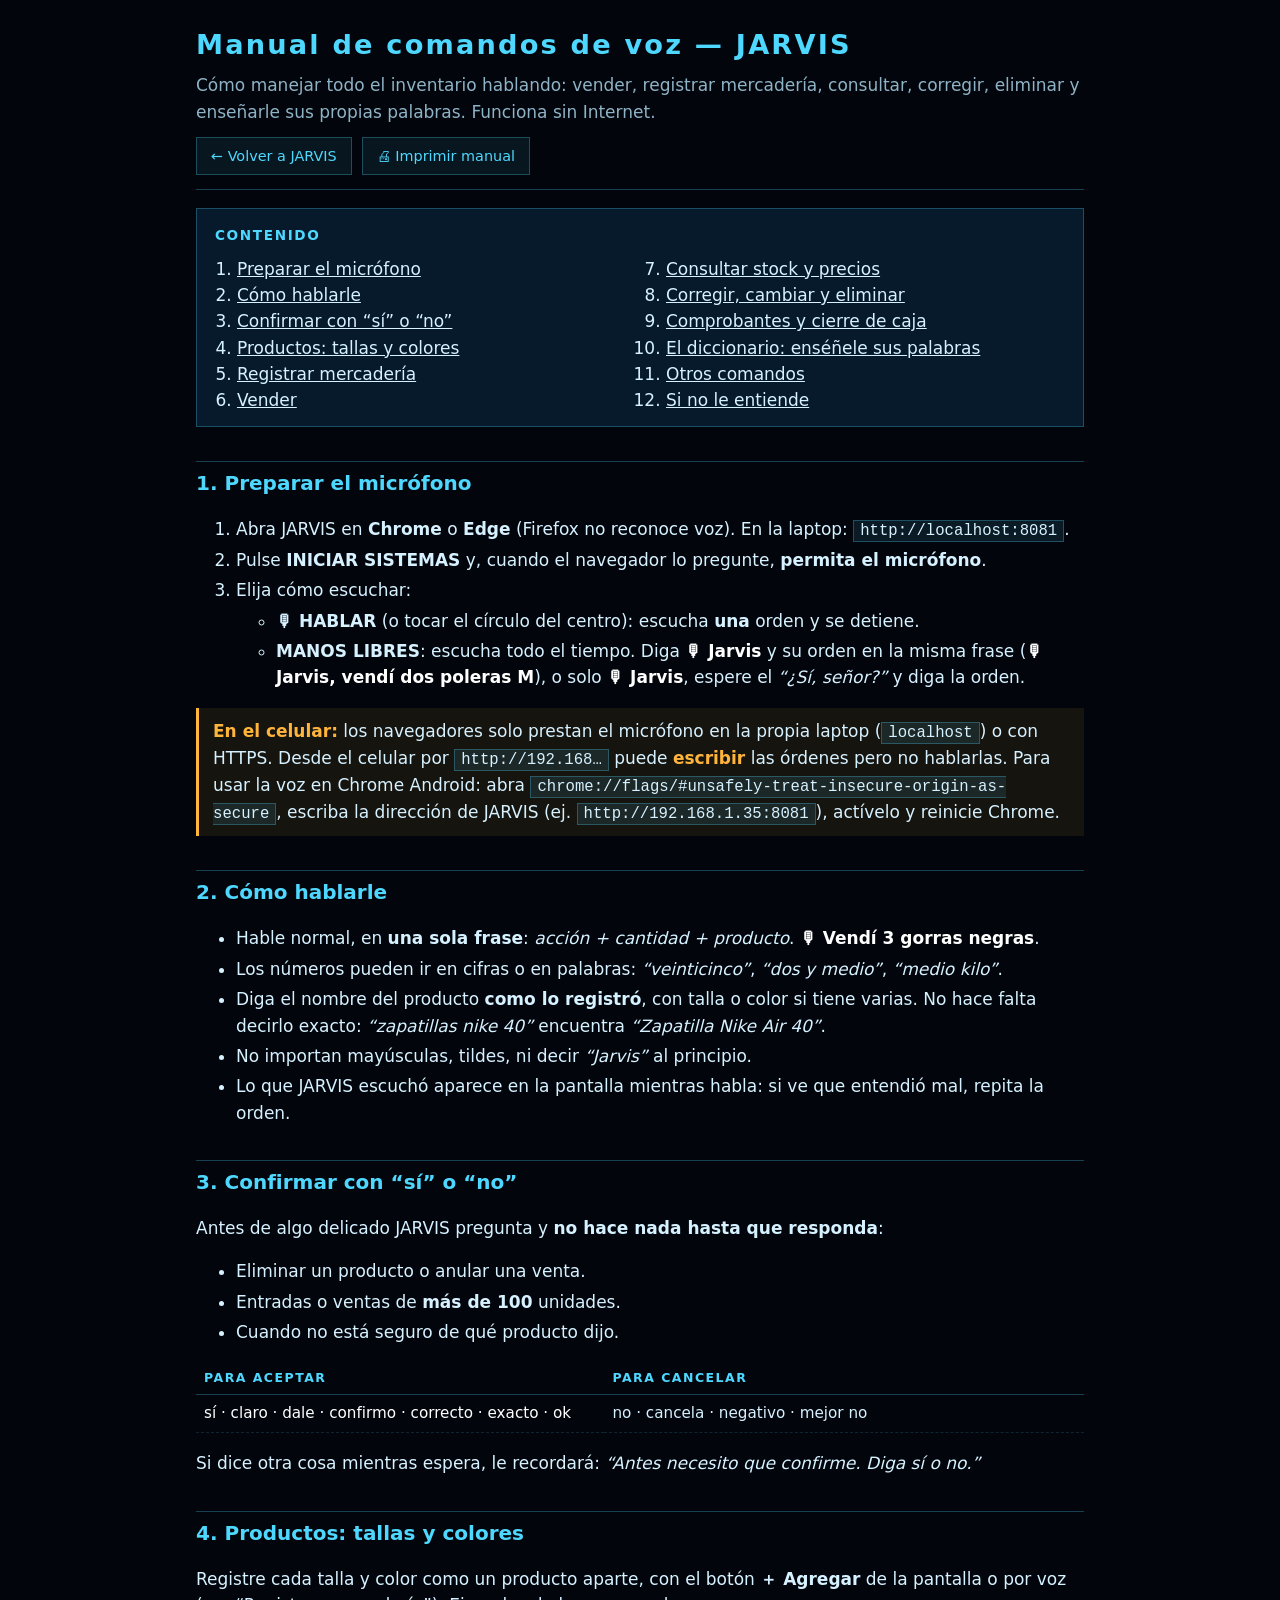
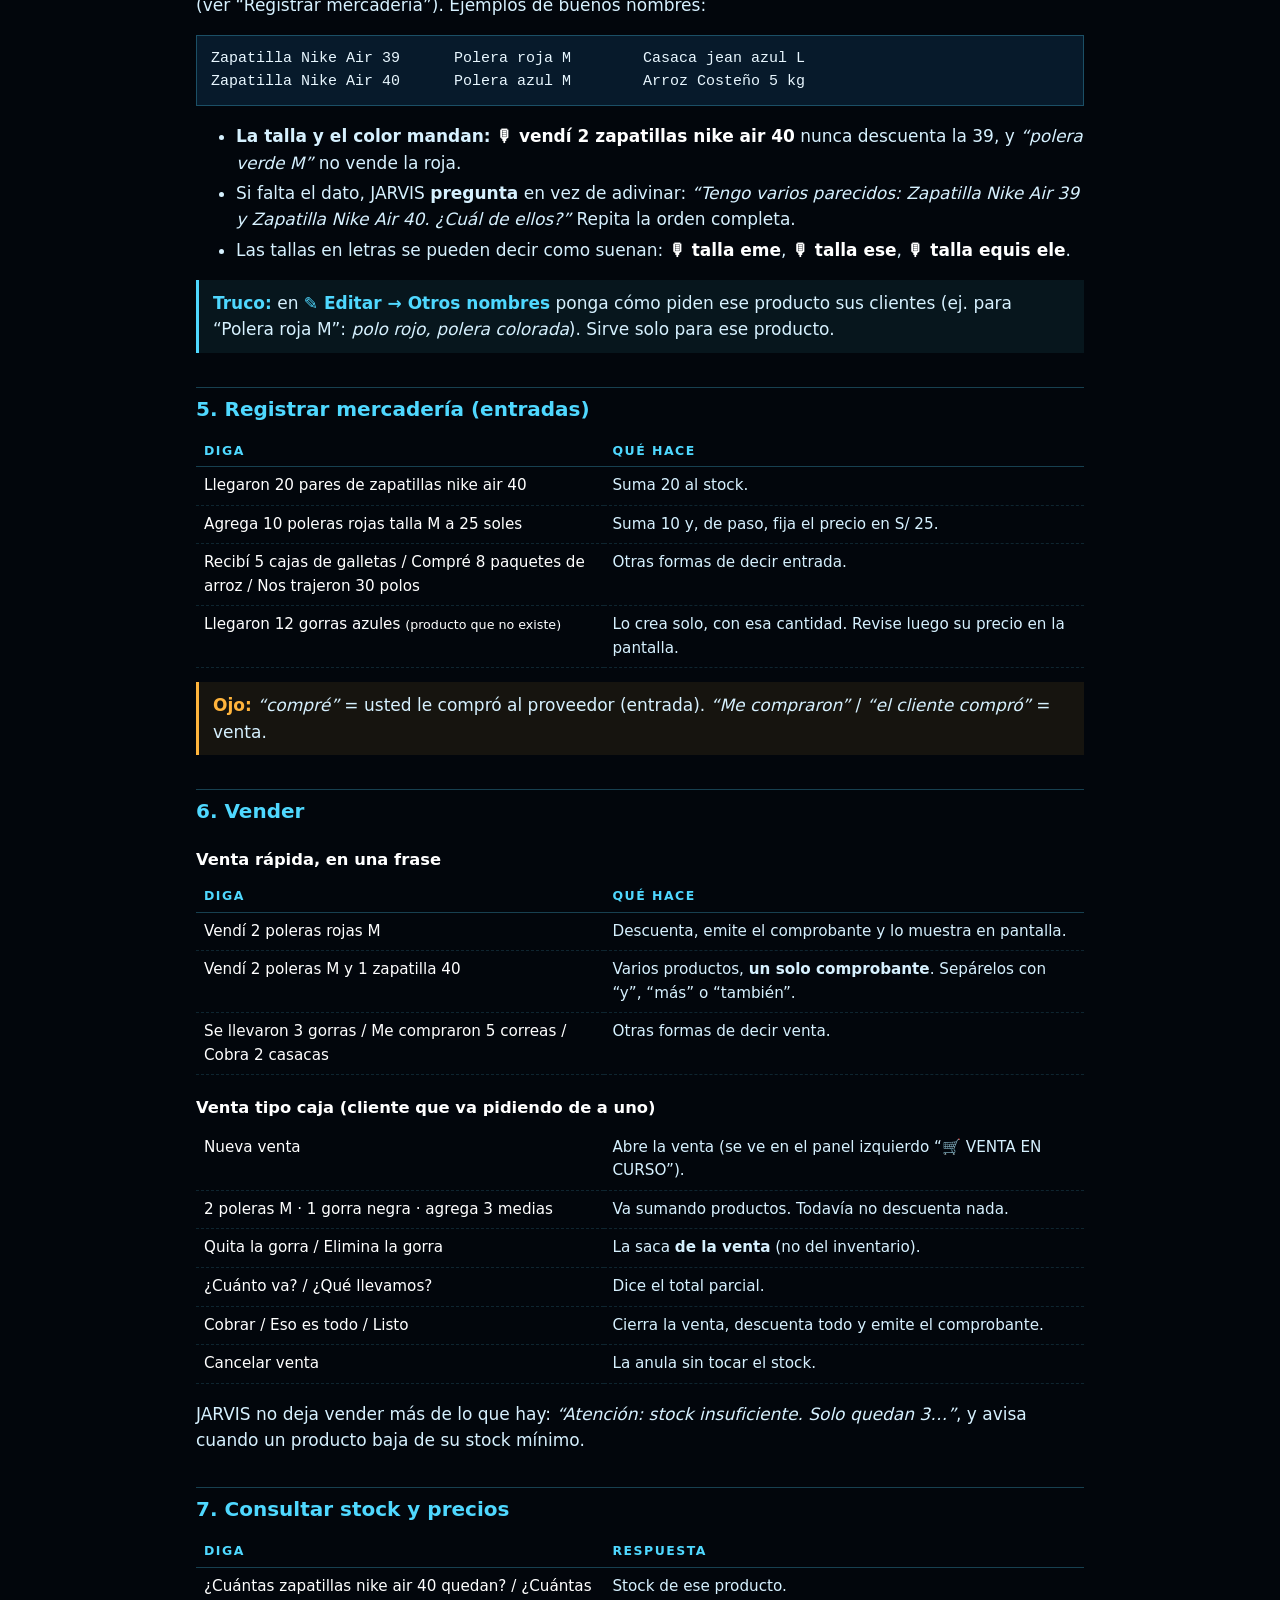
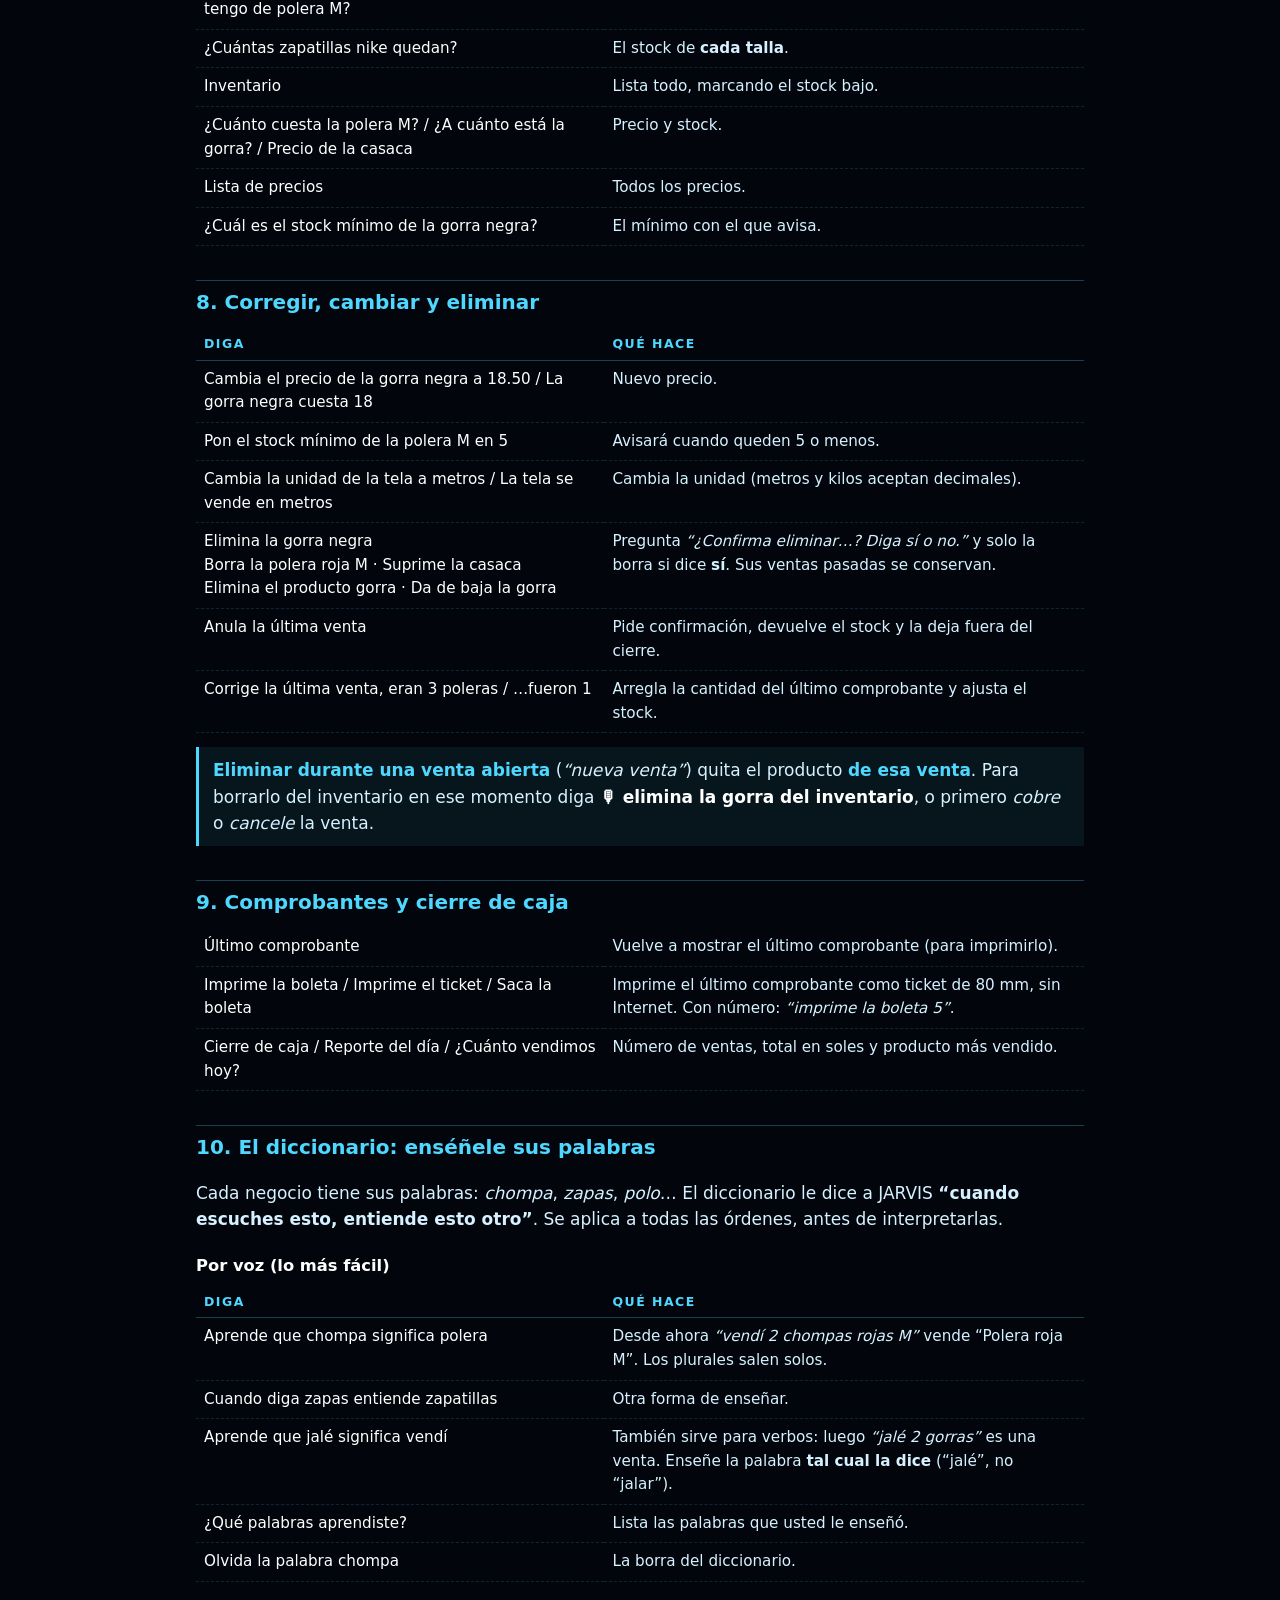
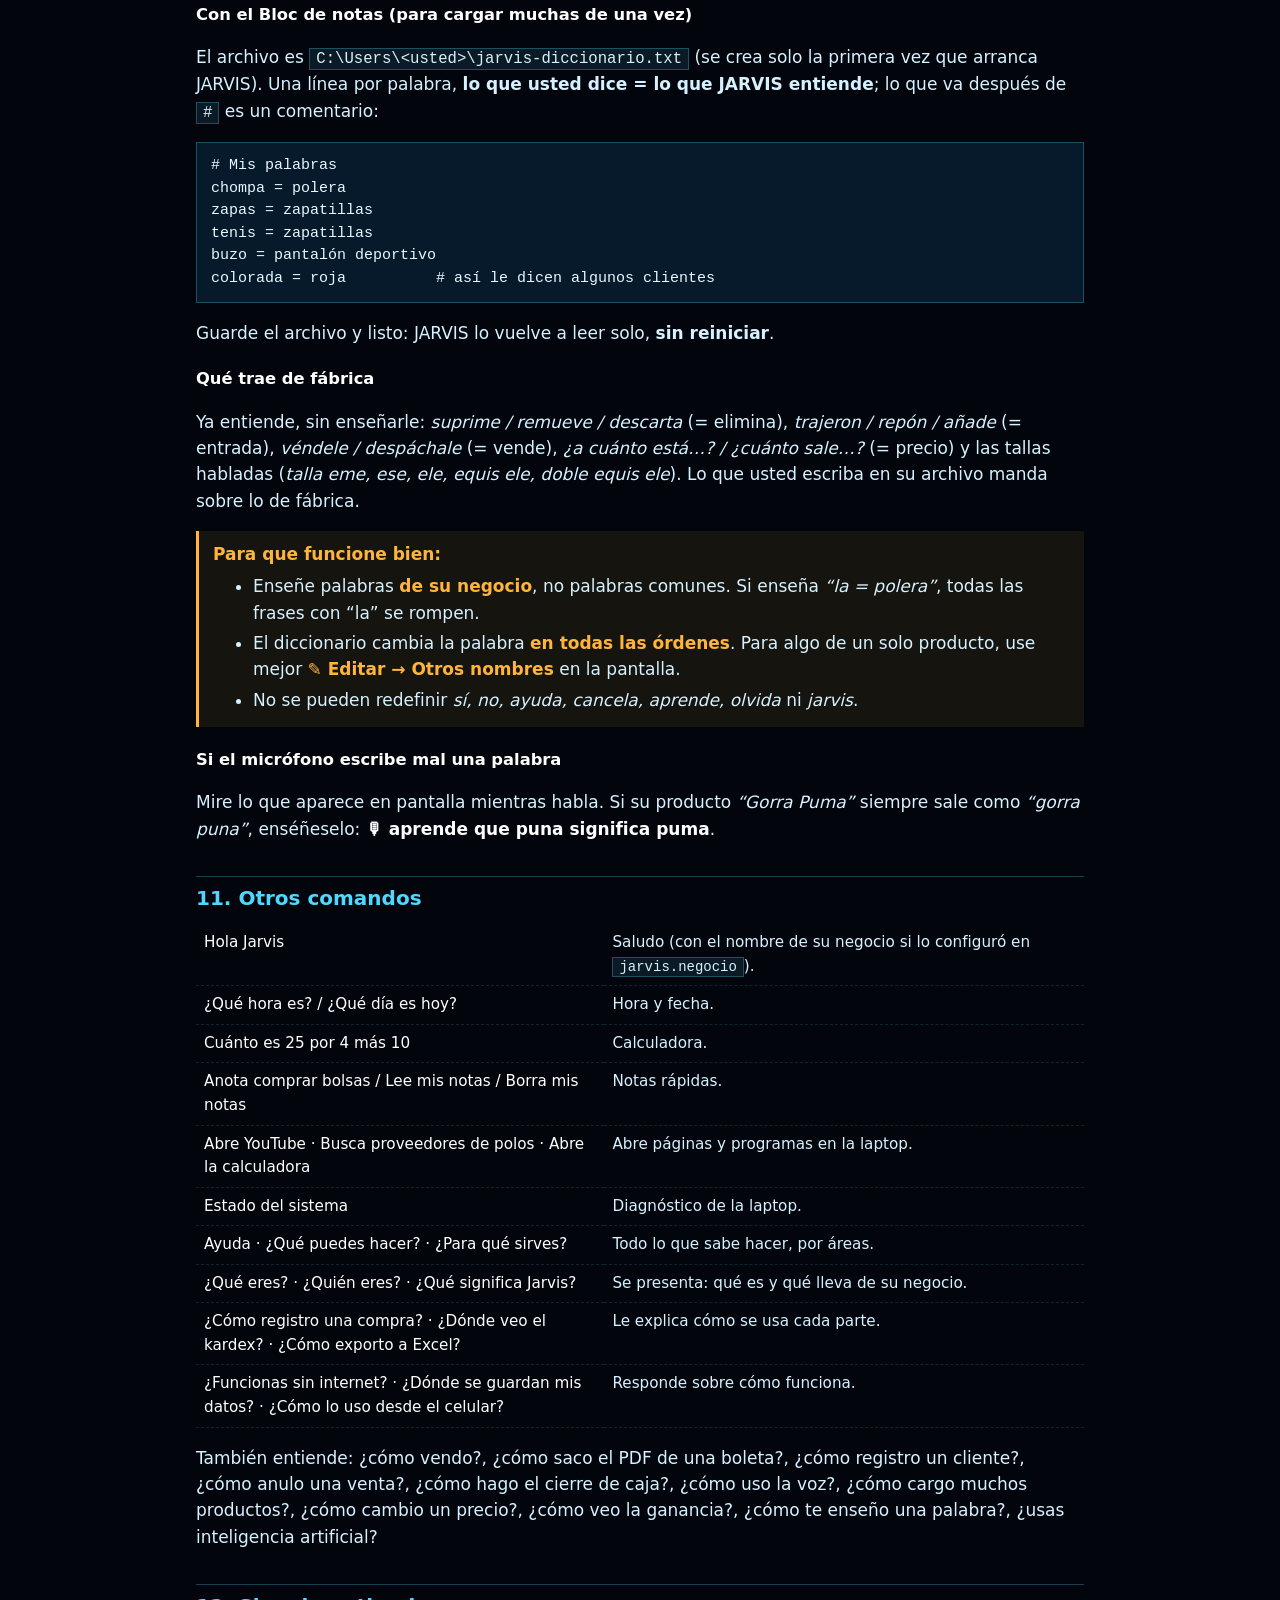
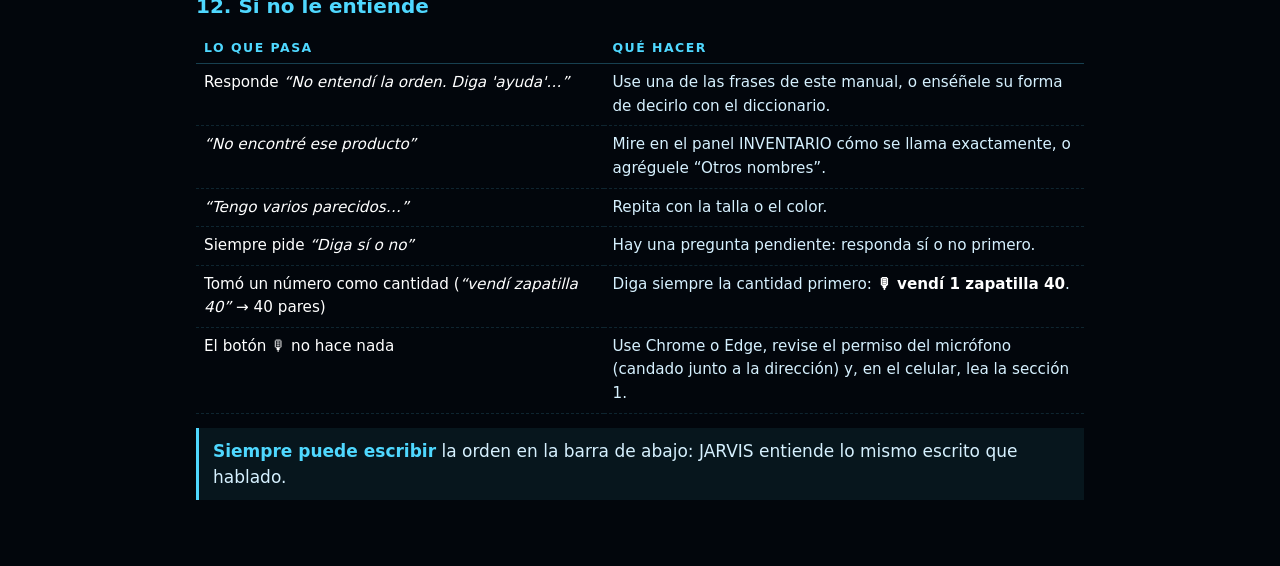
==== commit ca2b923d: "Autoría DYSA, comando de voz para imprimir y voz local - Cabecera DYSA (D: Didier · Y: Yoel · S: Sum" ====
--- a/src/main/resources/static/manual.html
+++ b/src/main/resources/static/manual.html
@@ -216,6 +216,7 @@
 <table>
   <tbody>
     <tr><td>Último comprobante</td><td>Vuelve a mostrar el último comprobante (para imprimirlo).</td></tr>
+    <tr><td>Imprime la boleta / Imprime el ticket / Saca la boleta</td><td>Imprime el último comprobante como ticket de 80 mm, sin Internet. Con número: <i>“imprime la boleta 5”</i>.</td></tr>
     <tr><td>Cierre de caja / Reporte del día / ¿Cuánto vendimos hoy?</td><td>Número de ventas, total en soles y producto más vendido.</td></tr>
   </tbody>
 </table>
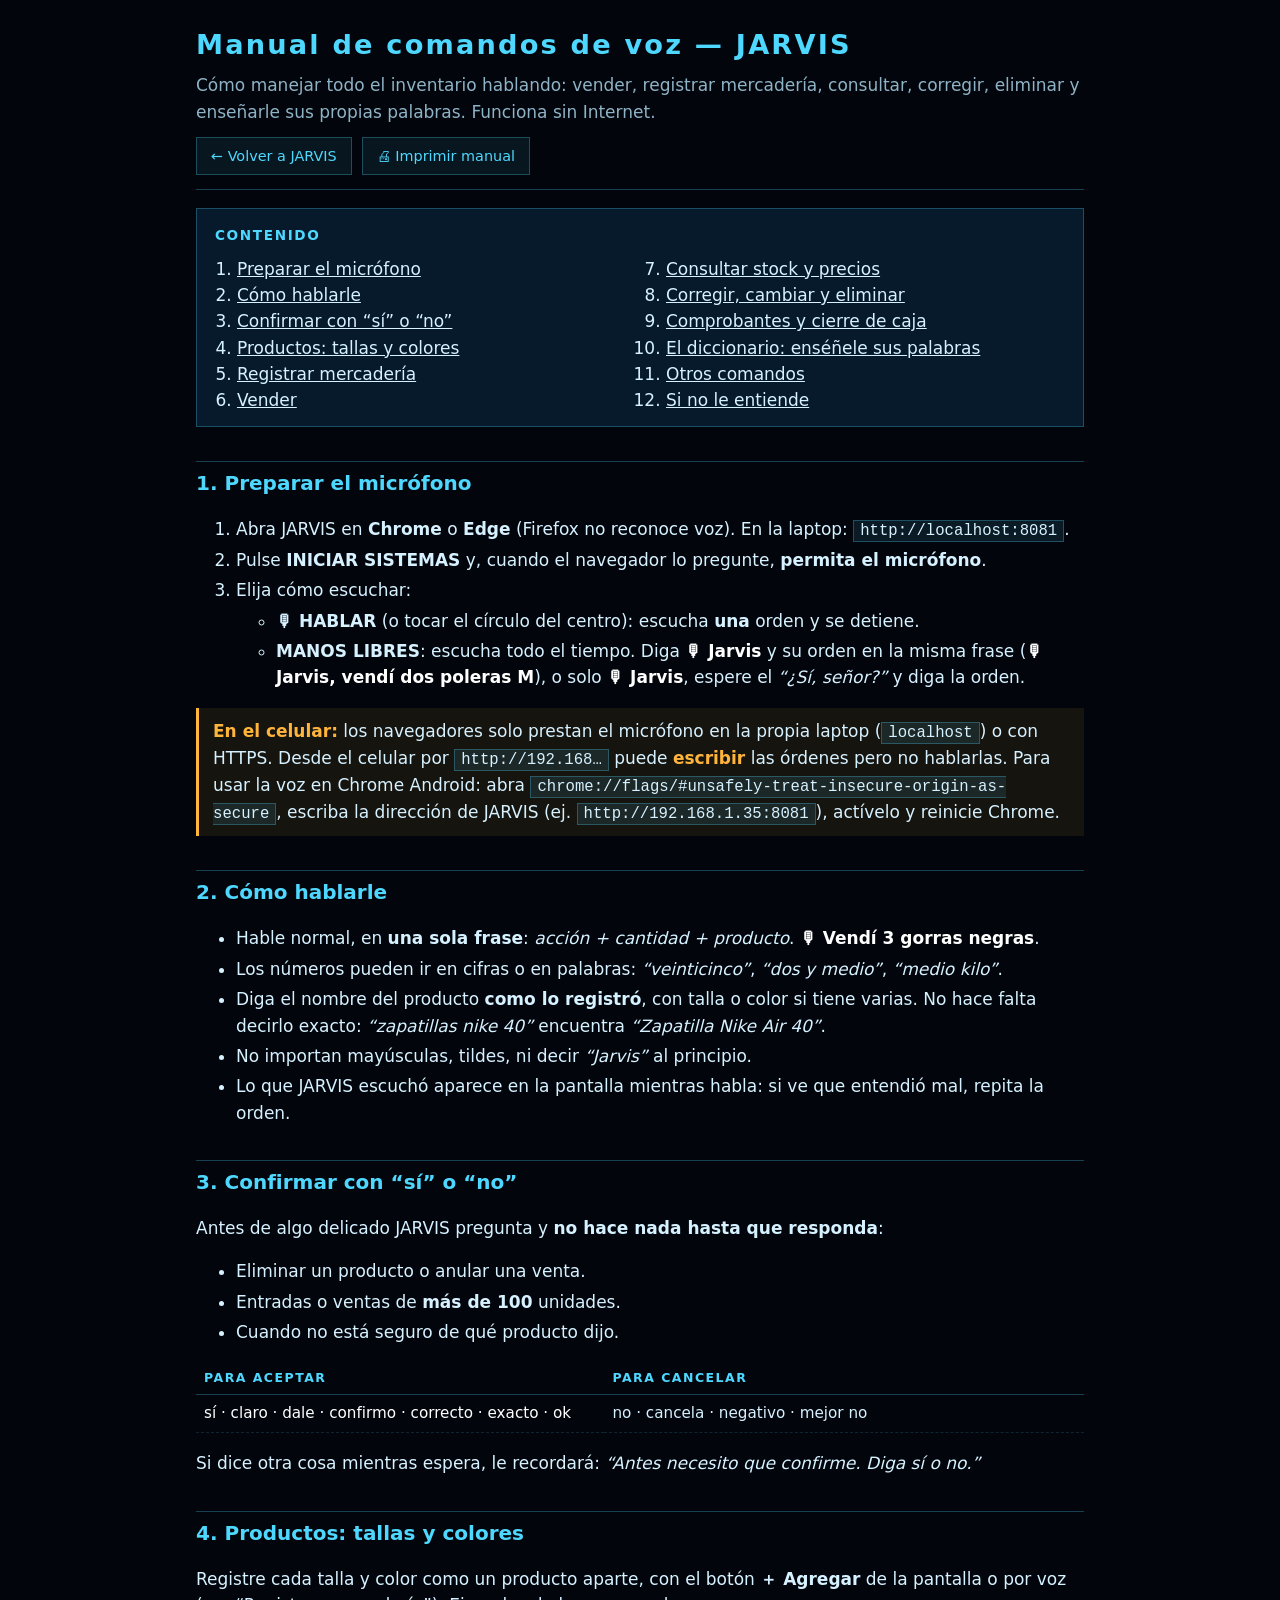
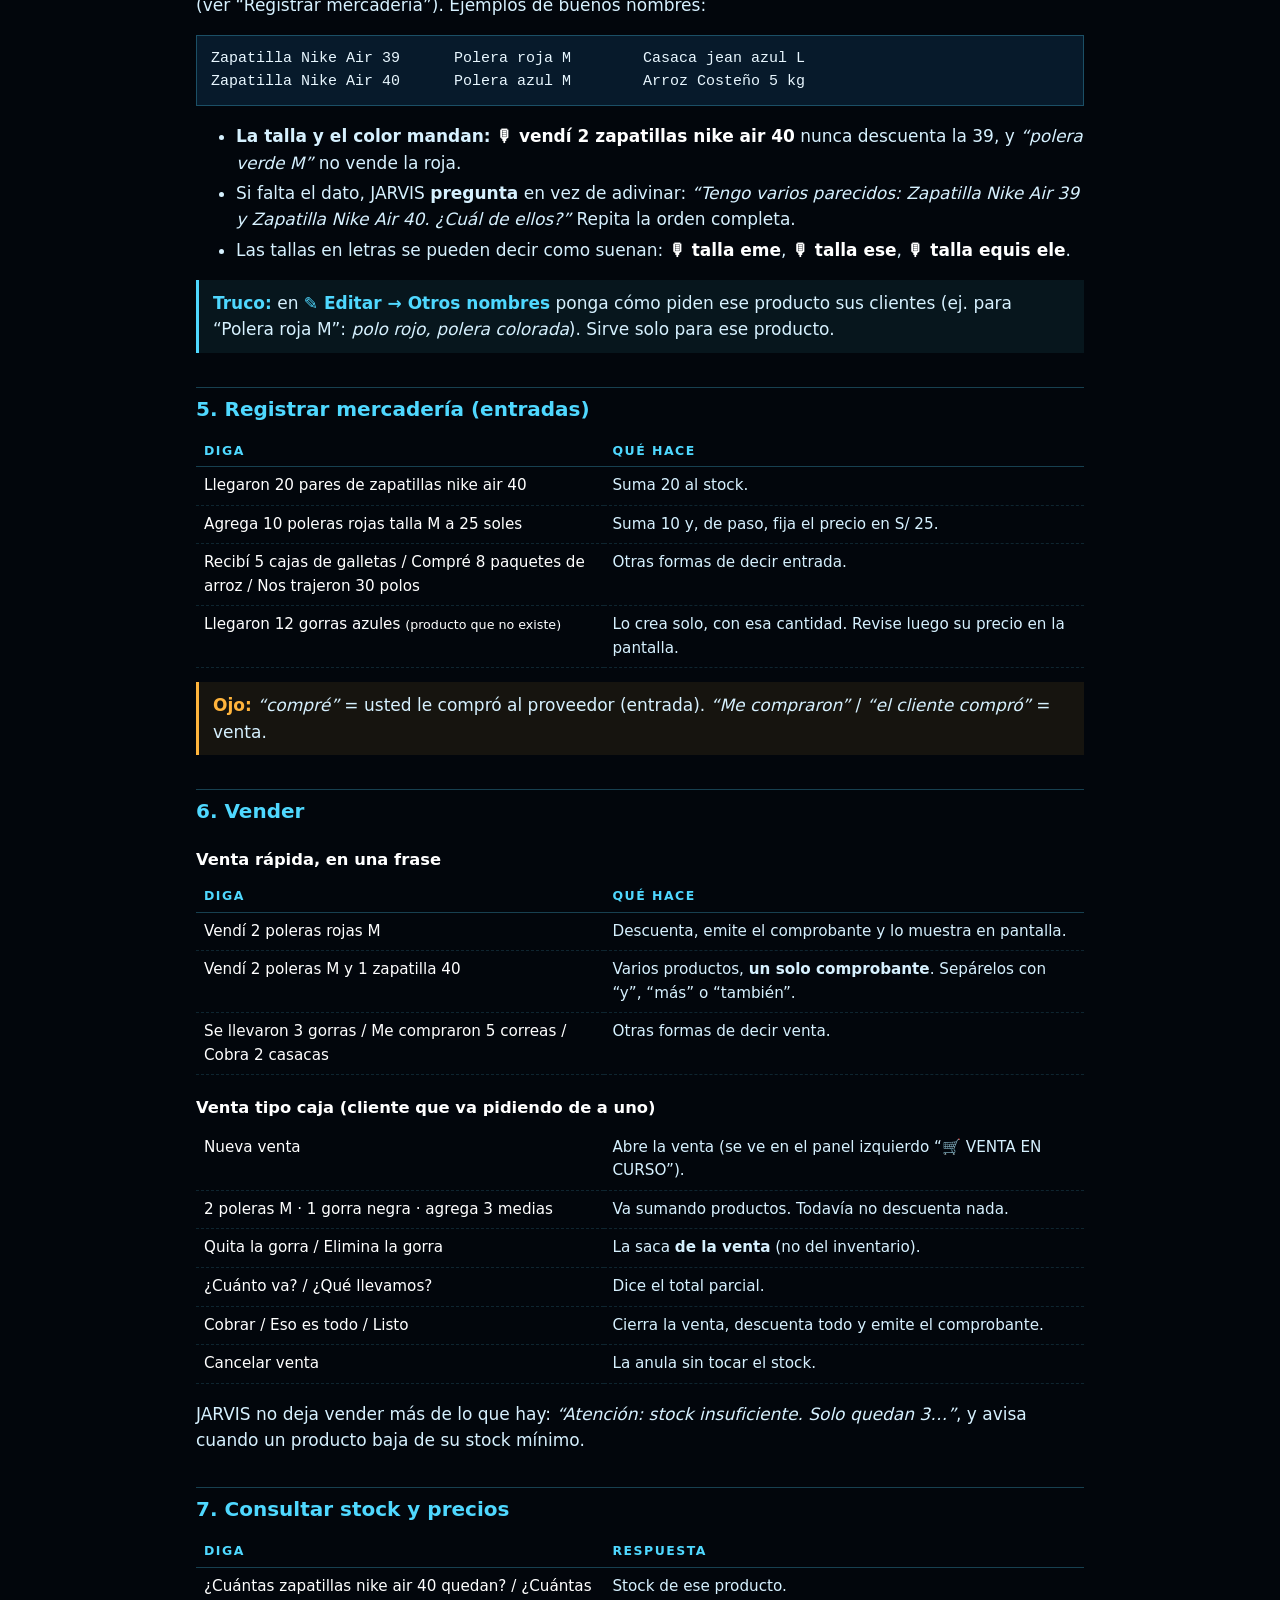
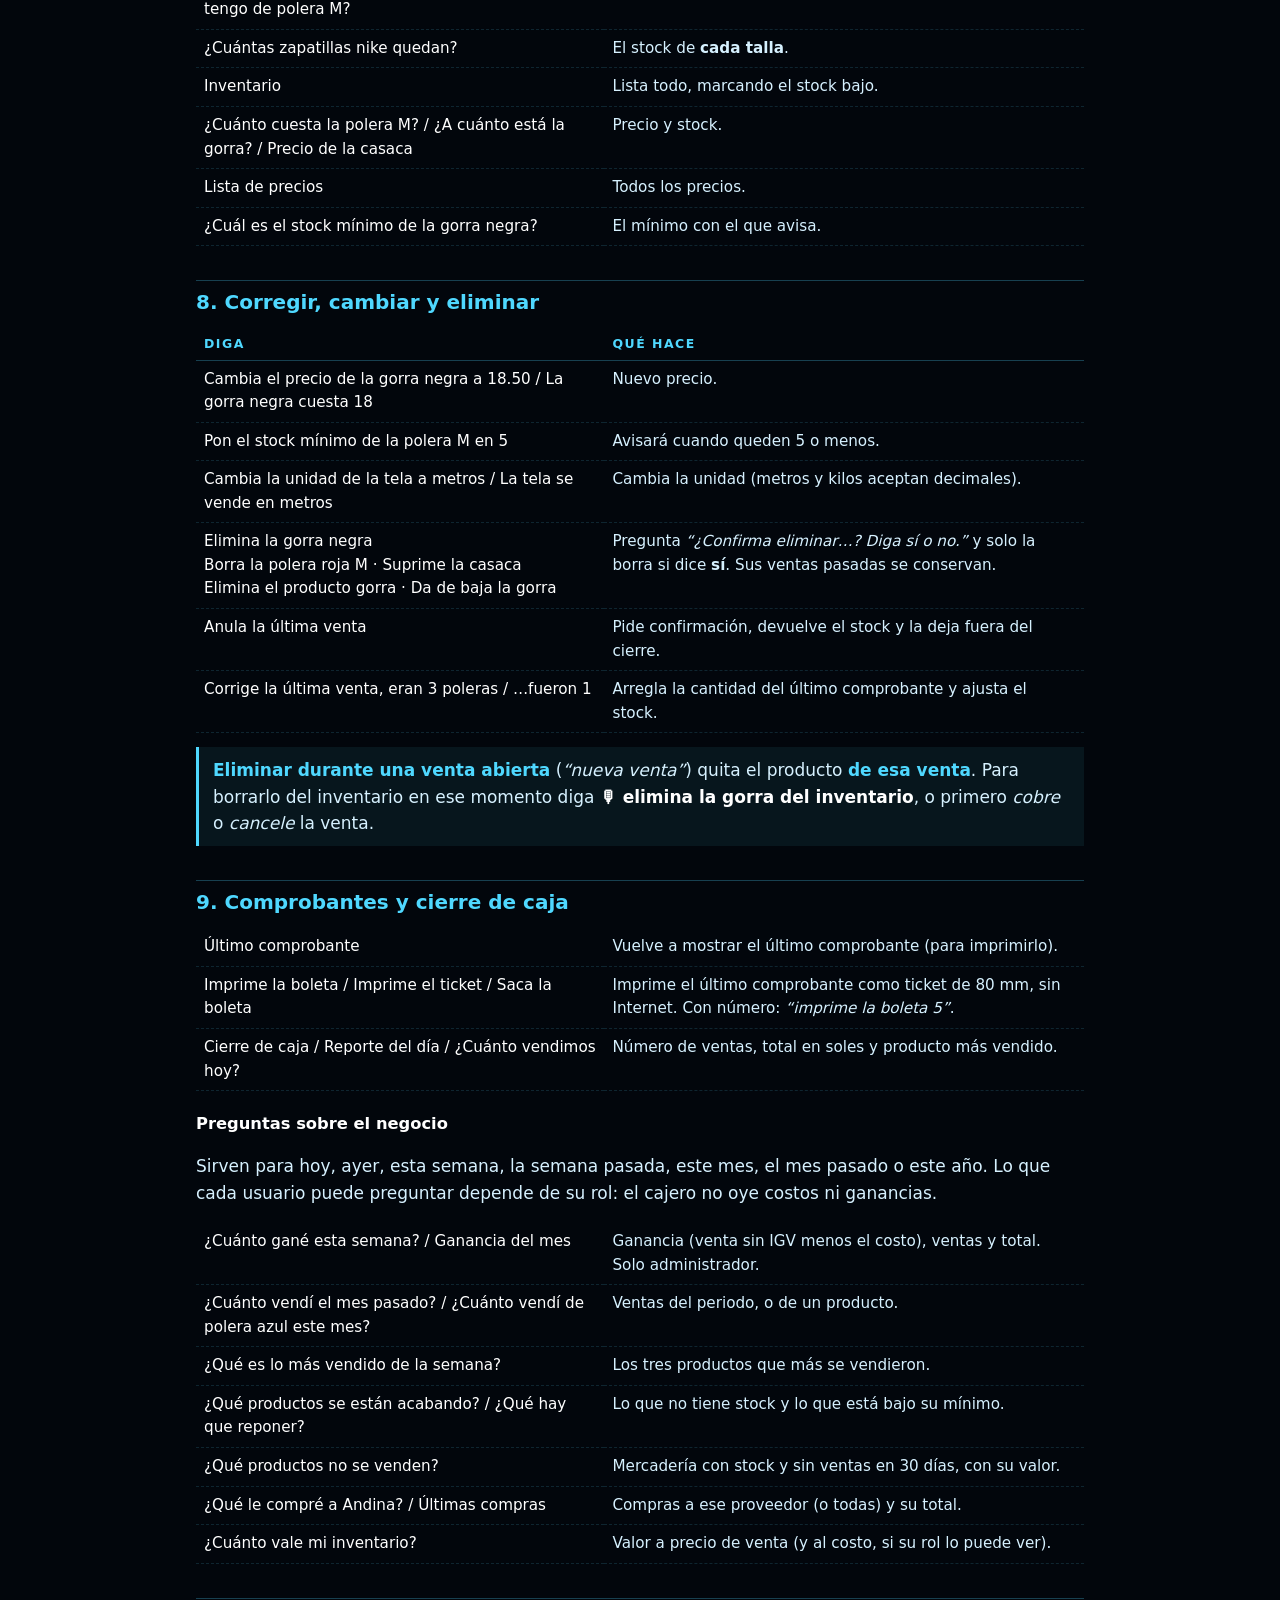
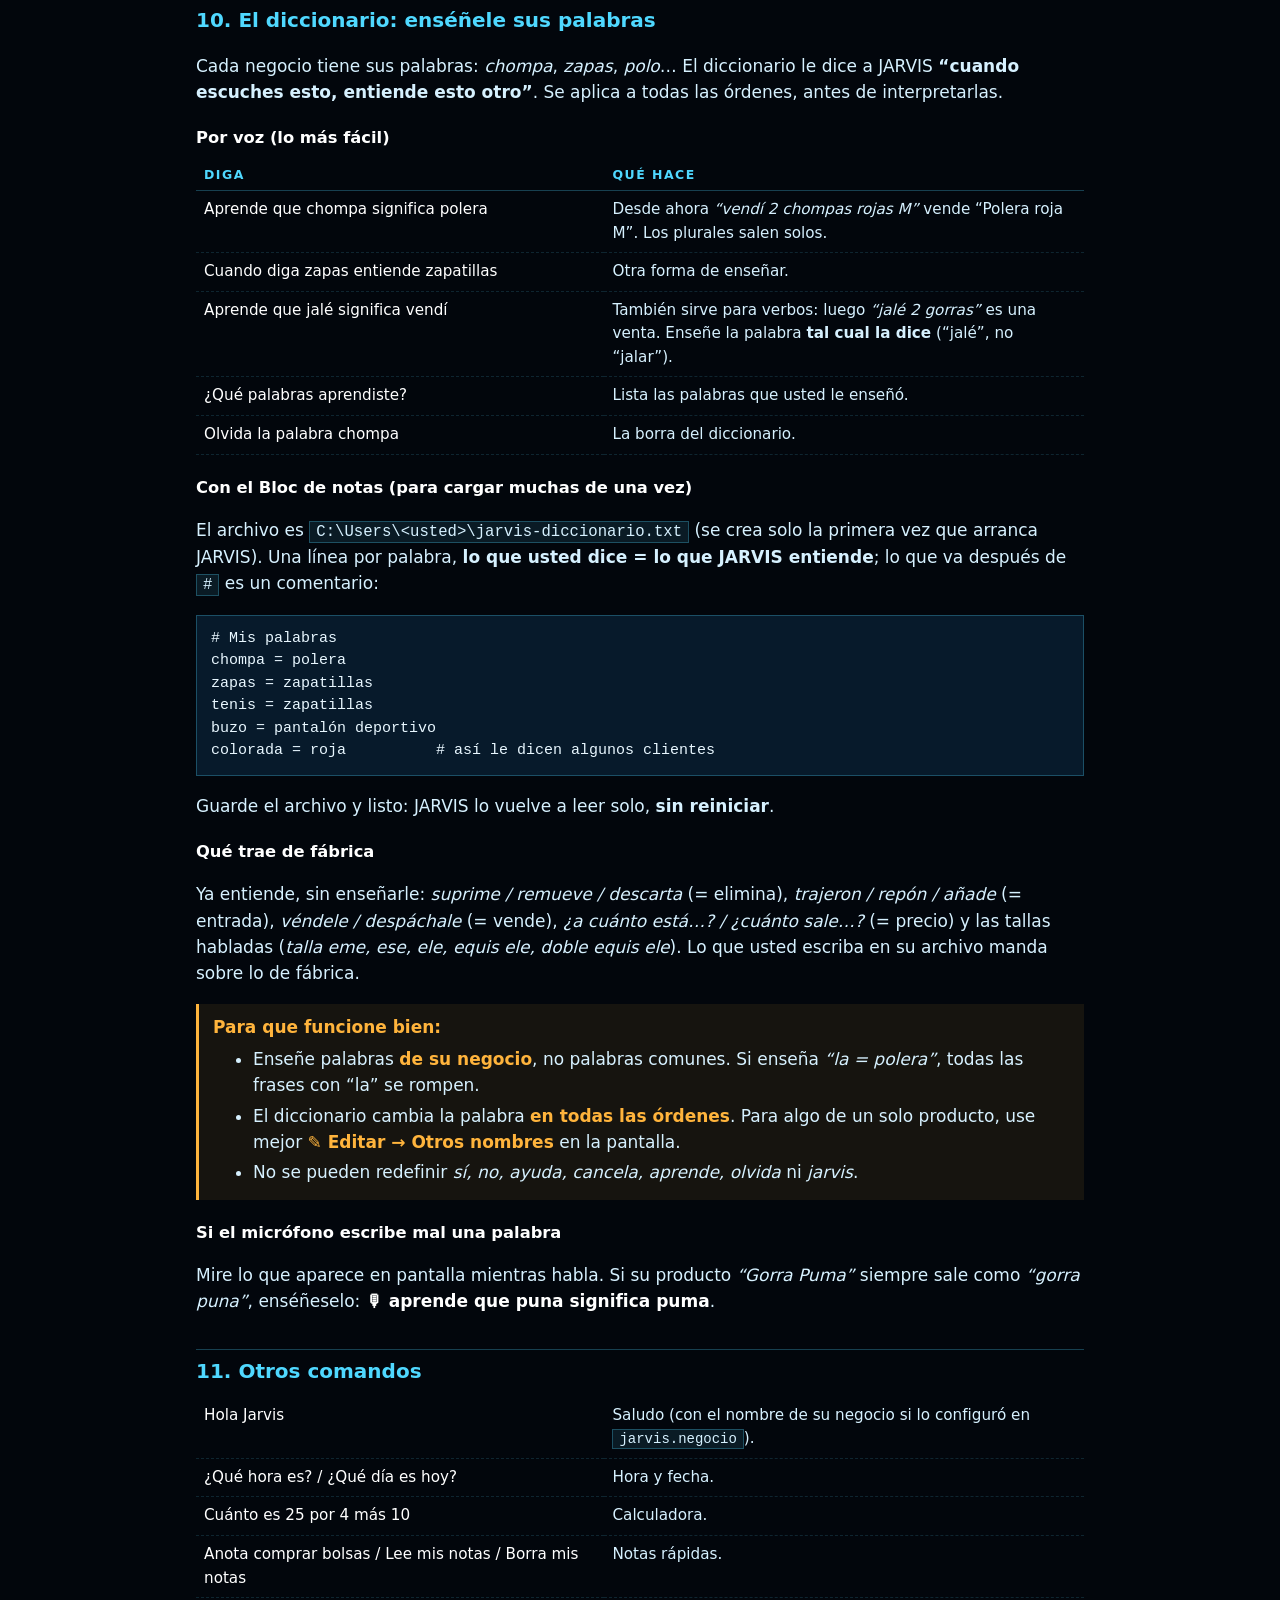
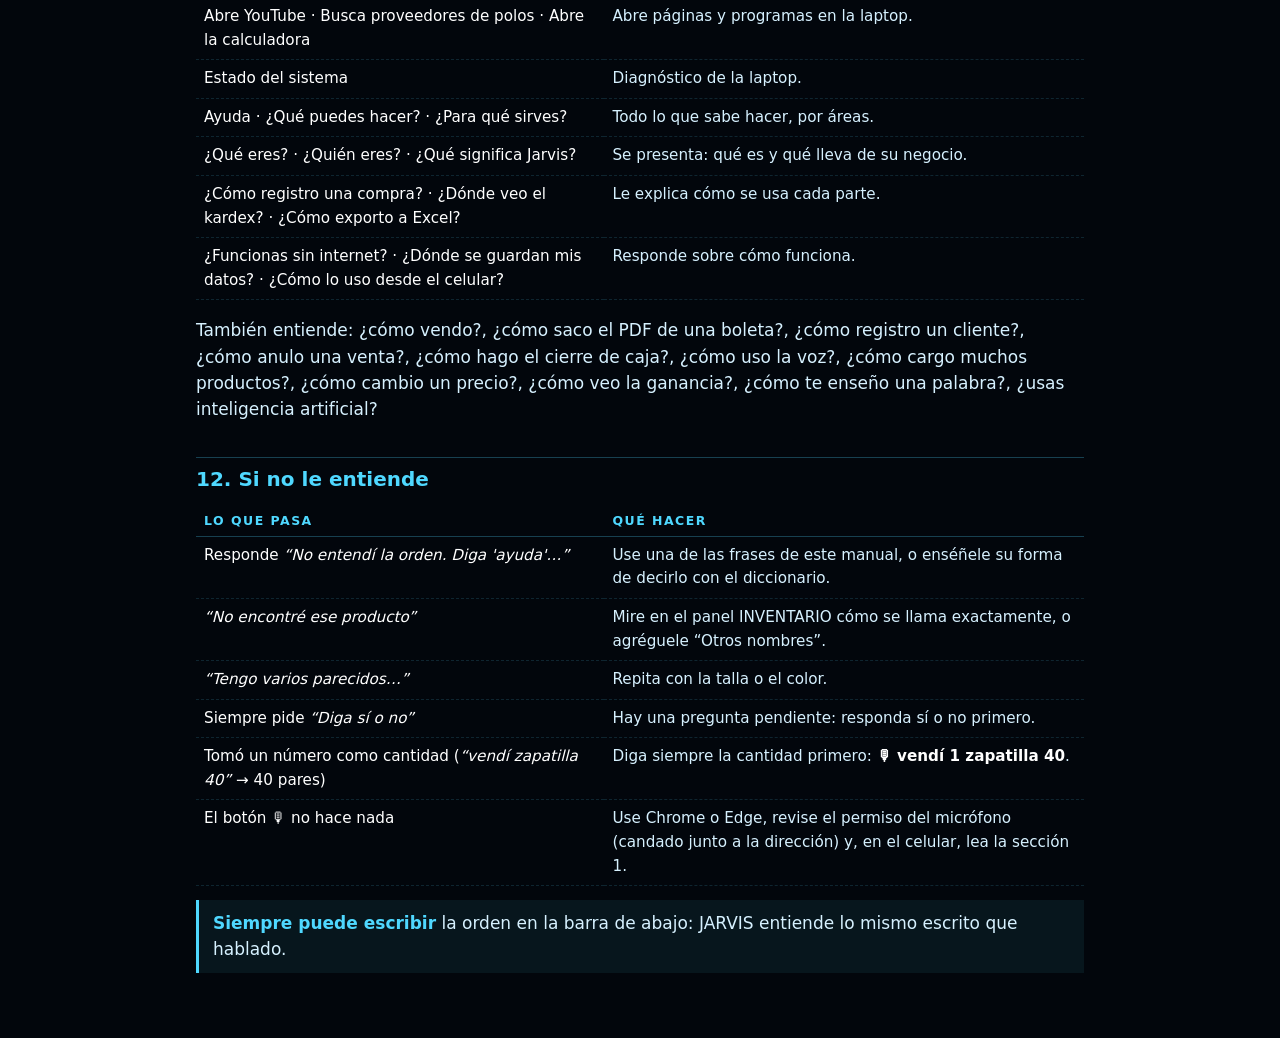
==== commit 65c42ceb: "Resultados, usuarios con roles, consultas por voz y datos del negocio Resultados (panel del negocio)" ====
--- a/src/main/resources/static/manual.html
+++ b/src/main/resources/static/manual.html
@@ -221,6 +221,21 @@
   </tbody>
 </table>
 
+<h3>Preguntas sobre el negocio</h3>
+<p>Sirven para hoy, ayer, esta semana, la semana pasada, este mes, el mes pasado o este año. Lo que cada usuario
+  puede preguntar depende de su rol: el cajero no oye costos ni ganancias.</p>
+<table>
+  <tbody>
+    <tr><td>¿Cuánto gané esta semana? / Ganancia del mes</td><td>Ganancia (venta sin IGV menos el costo), ventas y total. Solo administrador.</td></tr>
+    <tr><td>¿Cuánto vendí el mes pasado? / ¿Cuánto vendí de polera azul este mes?</td><td>Ventas del periodo, o de un producto.</td></tr>
+    <tr><td>¿Qué es lo más vendido de la semana?</td><td>Los tres productos que más se vendieron.</td></tr>
+    <tr><td>¿Qué productos se están acabando? / ¿Qué hay que reponer?</td><td>Lo que no tiene stock y lo que está bajo su mínimo.</td></tr>
+    <tr><td>¿Qué productos no se venden?</td><td>Mercadería con stock y sin ventas en 30 días, con su valor.</td></tr>
+    <tr><td>¿Qué le compré a Andina? / Últimas compras</td><td>Compras a ese proveedor (o todas) y su total.</td></tr>
+    <tr><td>¿Cuánto vale mi inventario?</td><td>Valor a precio de venta (y al costo, si su rol lo puede ver).</td></tr>
+  </tbody>
+</table>
+
 <h2 id="diccionario">10. El diccionario: enséñele sus palabras</h2>
 <p>Cada negocio tiene sus palabras: <i>chompa</i>, <i>zapas</i>, <i>polo</i>… El diccionario le dice a JARVIS
    <b>“cuando escuches esto, entiende esto otro”</b>. Se aplica a todas las órdenes, antes de interpretarlas.</p>
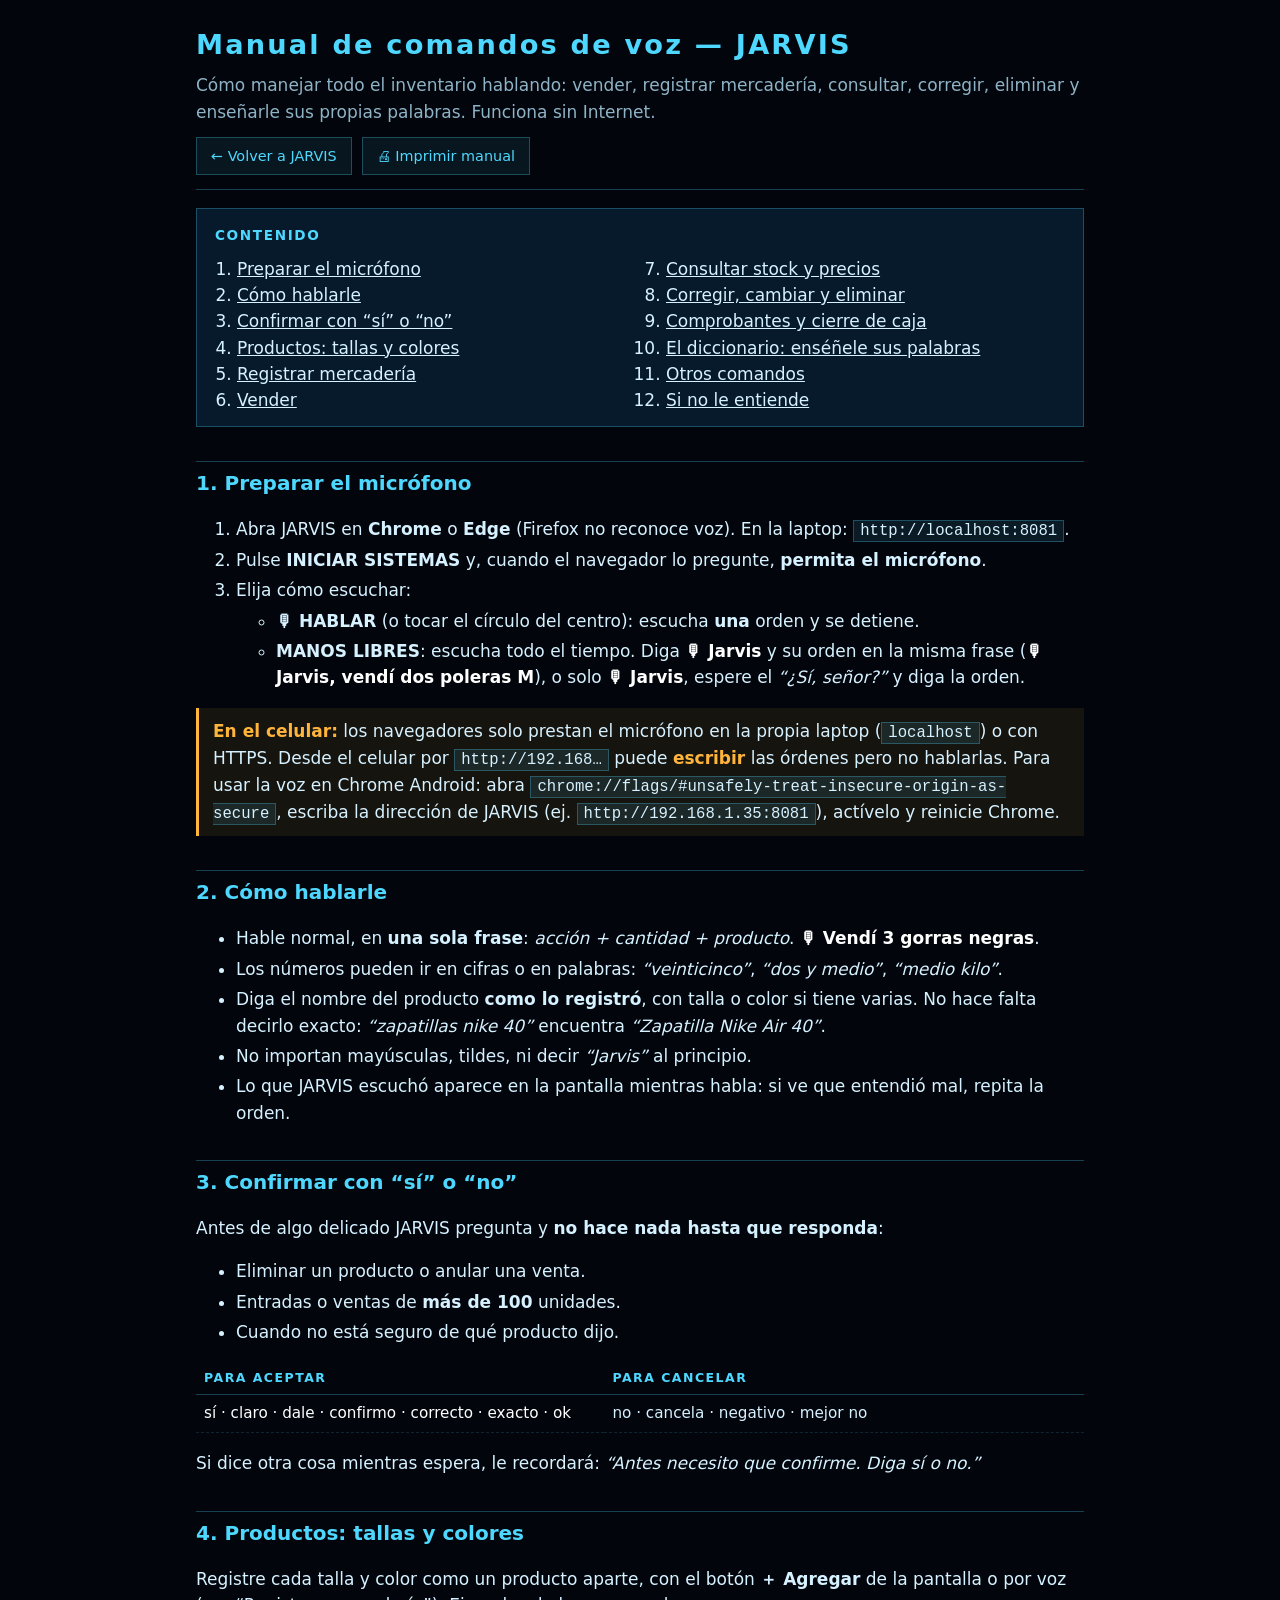
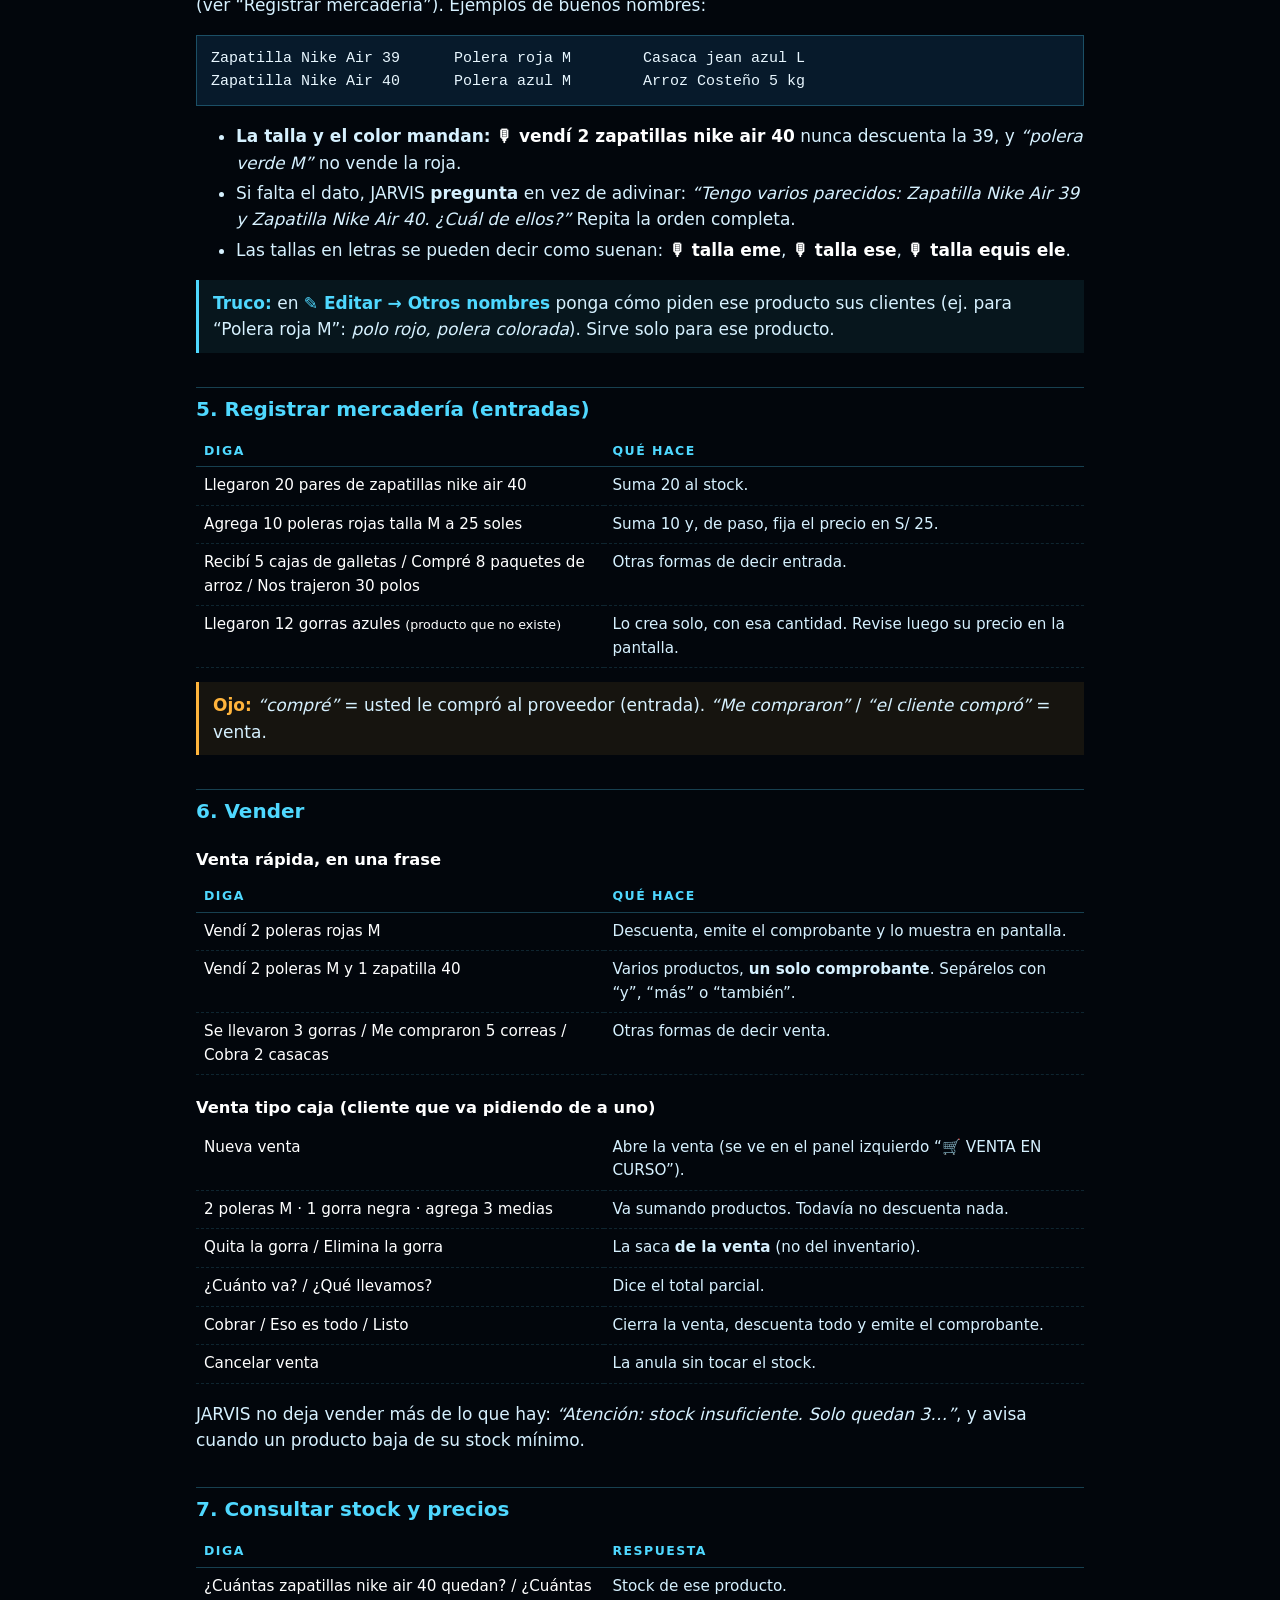
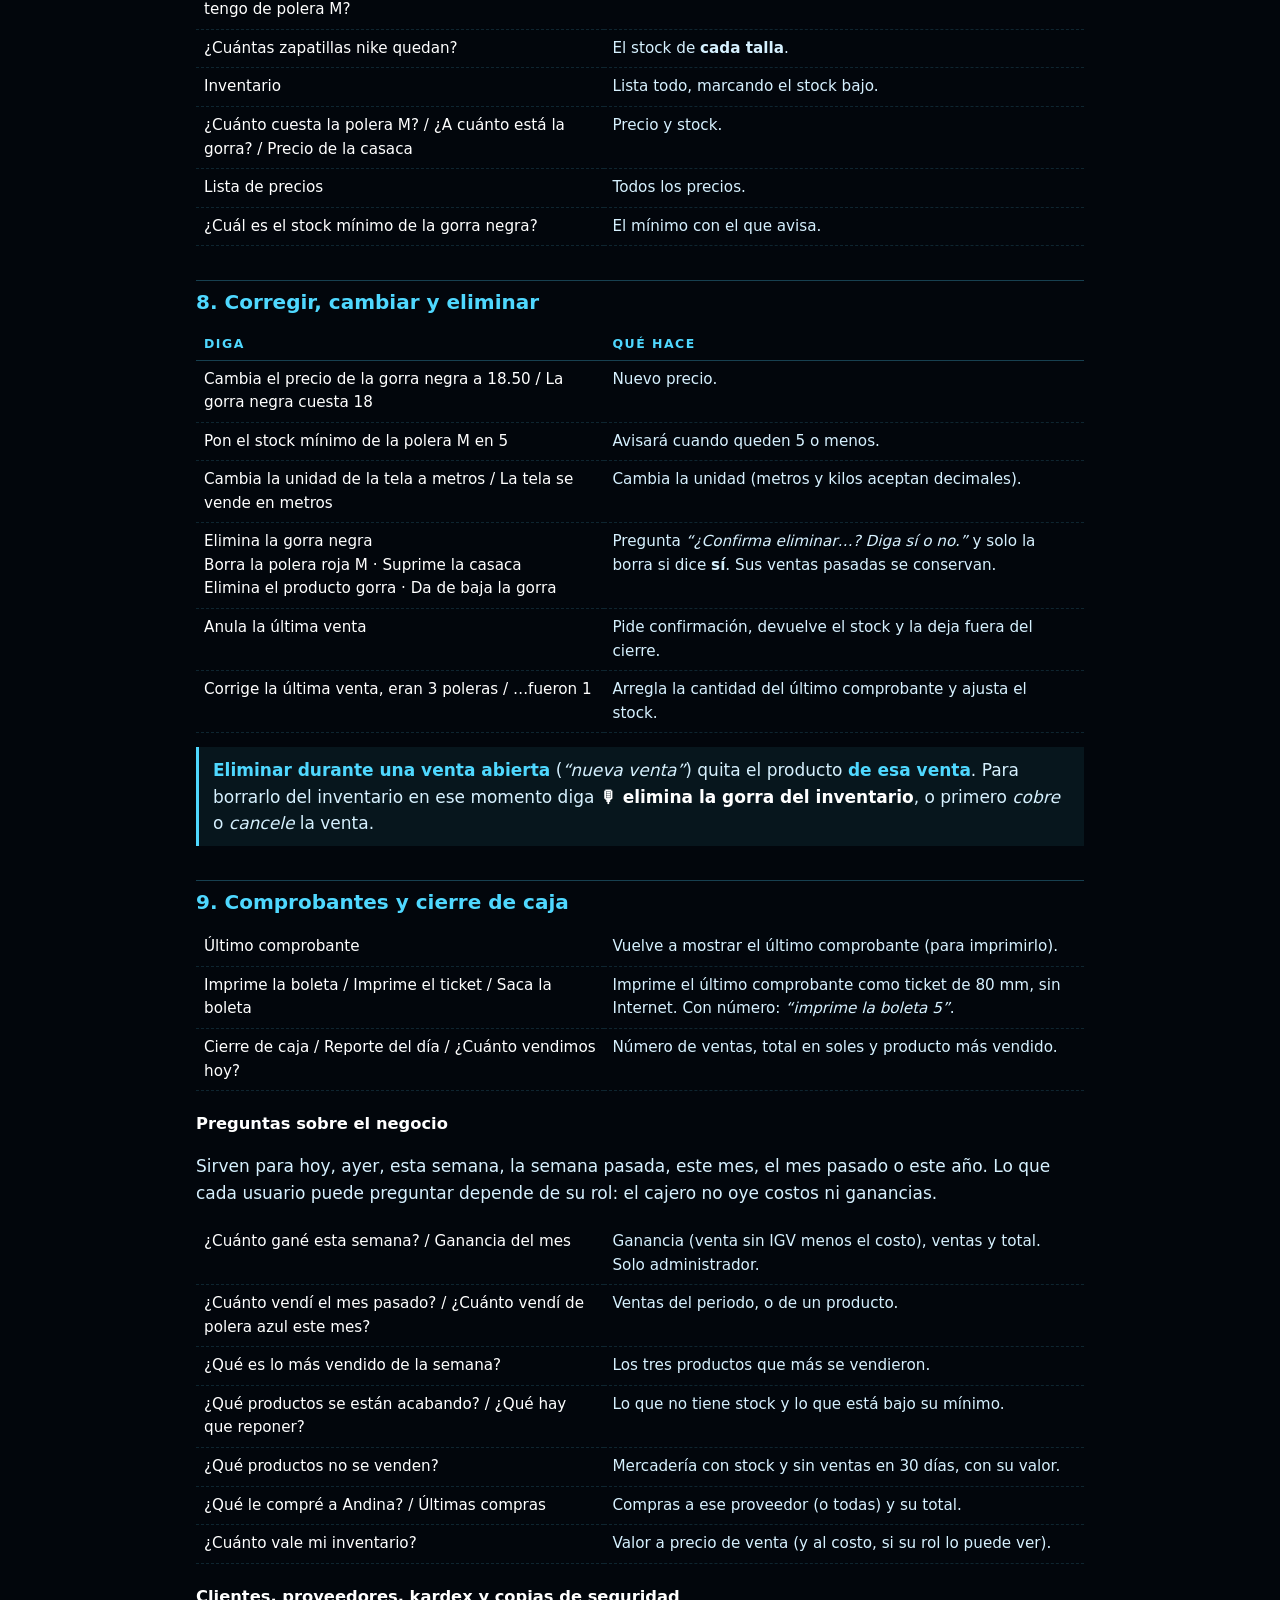
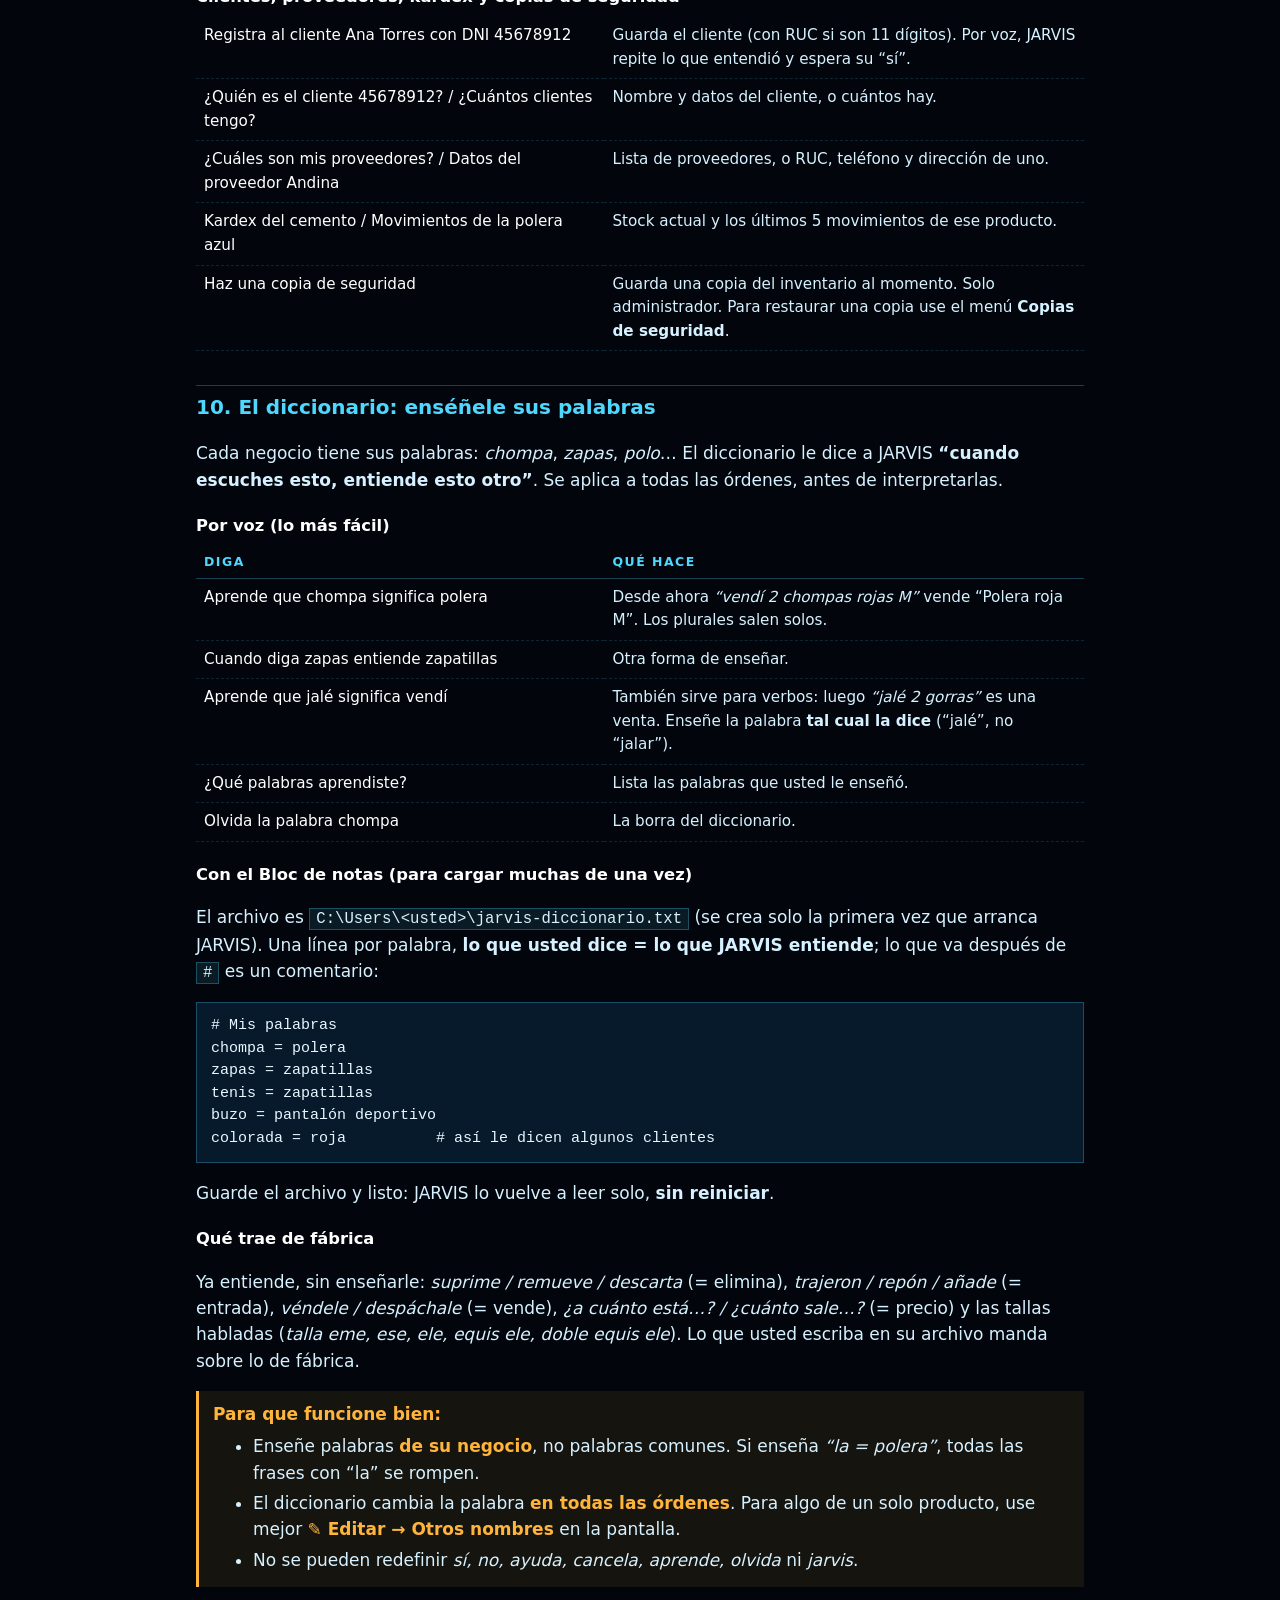
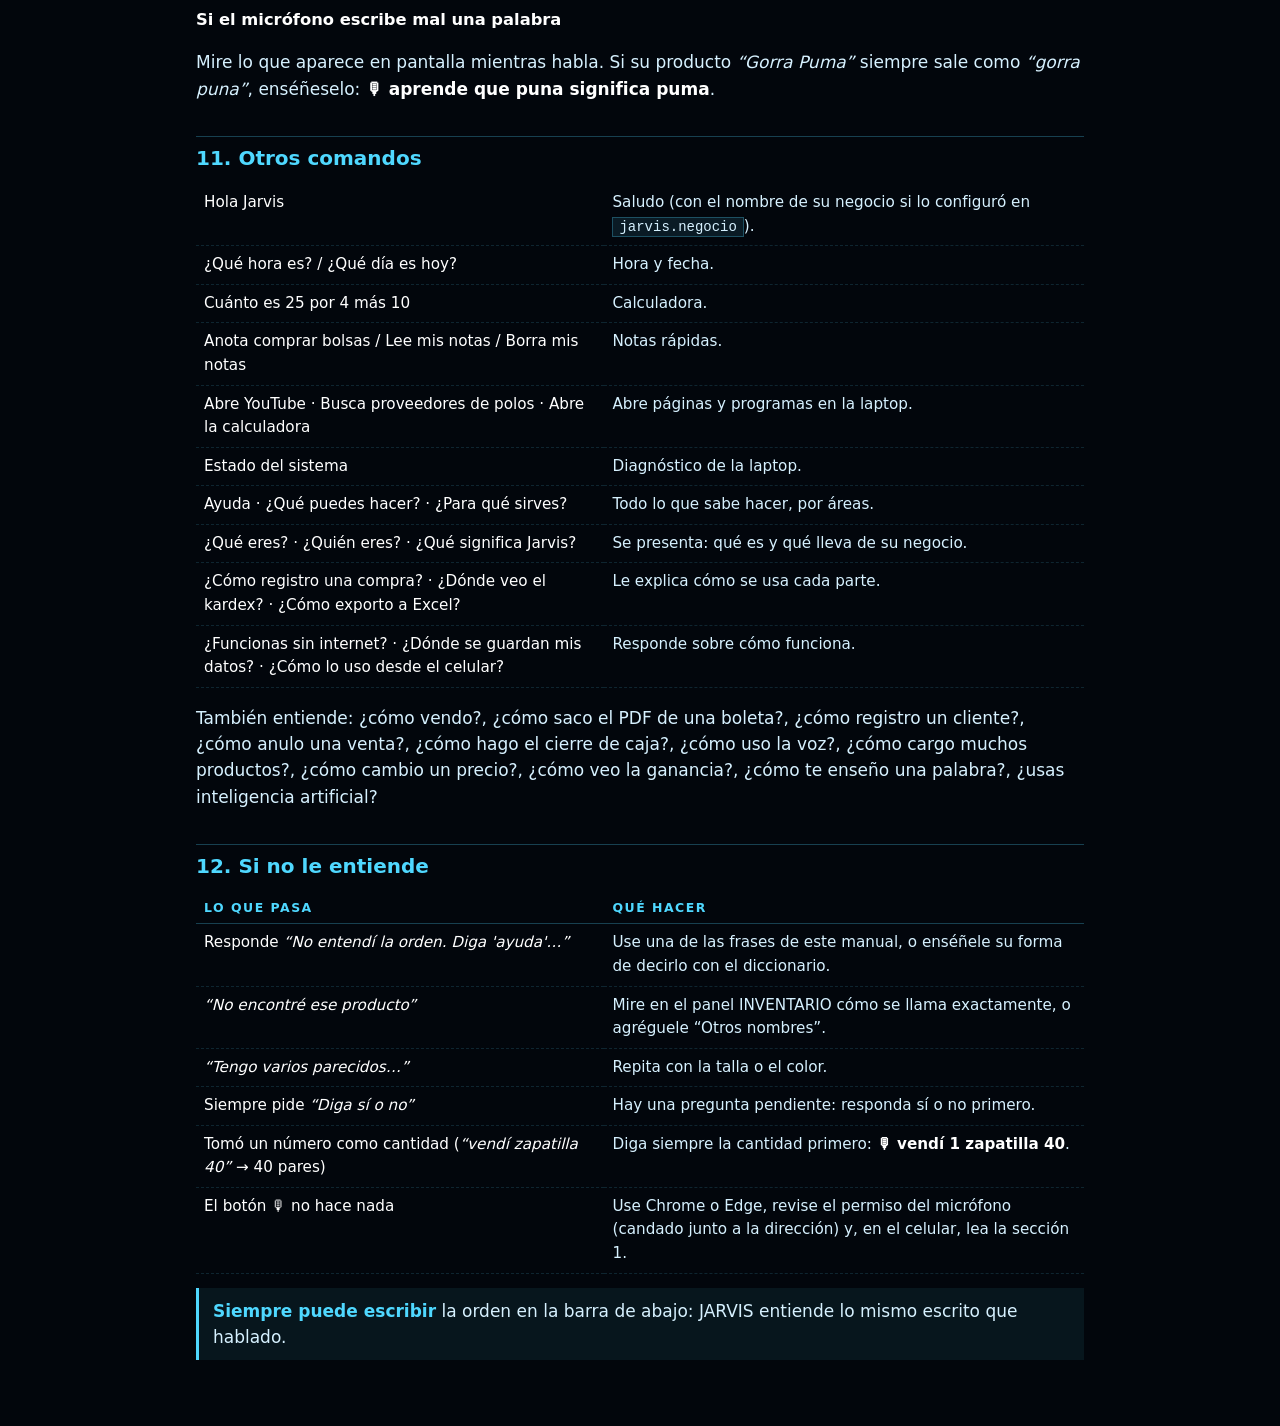
==== commit 81d7112b: "JARVIS por voz y chat: copias de seguridad, kardex, clientes y proveedores" ====
--- a/src/main/resources/static/manual.html
+++ b/src/main/resources/static/manual.html
@@ -236,6 +236,19 @@
   </tbody>
 </table>
 
+<h3>Clientes, proveedores, kardex y copias de seguridad</h3>
+<table>
+  <tbody>
+    <tr><td>Registra al cliente Ana Torres con DNI 45678912</td><td>Guarda el cliente (con RUC si son 11 dígitos). Por voz, JARVIS
+      repite lo que entendió y espera su “sí”.</td></tr>
+    <tr><td>¿Quién es el cliente 45678912? / ¿Cuántos clientes tengo?</td><td>Nombre y datos del cliente, o cuántos hay.</td></tr>
+    <tr><td>¿Cuáles son mis proveedores? / Datos del proveedor Andina</td><td>Lista de proveedores, o RUC, teléfono y dirección de uno.</td></tr>
+    <tr><td>Kardex del cemento / Movimientos de la polera azul</td><td>Stock actual y los últimos 5 movimientos de ese producto.</td></tr>
+    <tr><td>Haz una copia de seguridad</td><td>Guarda una copia del inventario al momento. Solo administrador.
+      Para restaurar una copia use el menú <b>Copias de seguridad</b>.</td></tr>
+  </tbody>
+</table>
+
 <h2 id="diccionario">10. El diccionario: enséñele sus palabras</h2>
 <p>Cada negocio tiene sus palabras: <i>chompa</i>, <i>zapas</i>, <i>polo</i>… El diccionario le dice a JARVIS
    <b>“cuando escuches esto, entiende esto otro”</b>. Se aplica a todas las órdenes, antes de interpretarlas.</p>
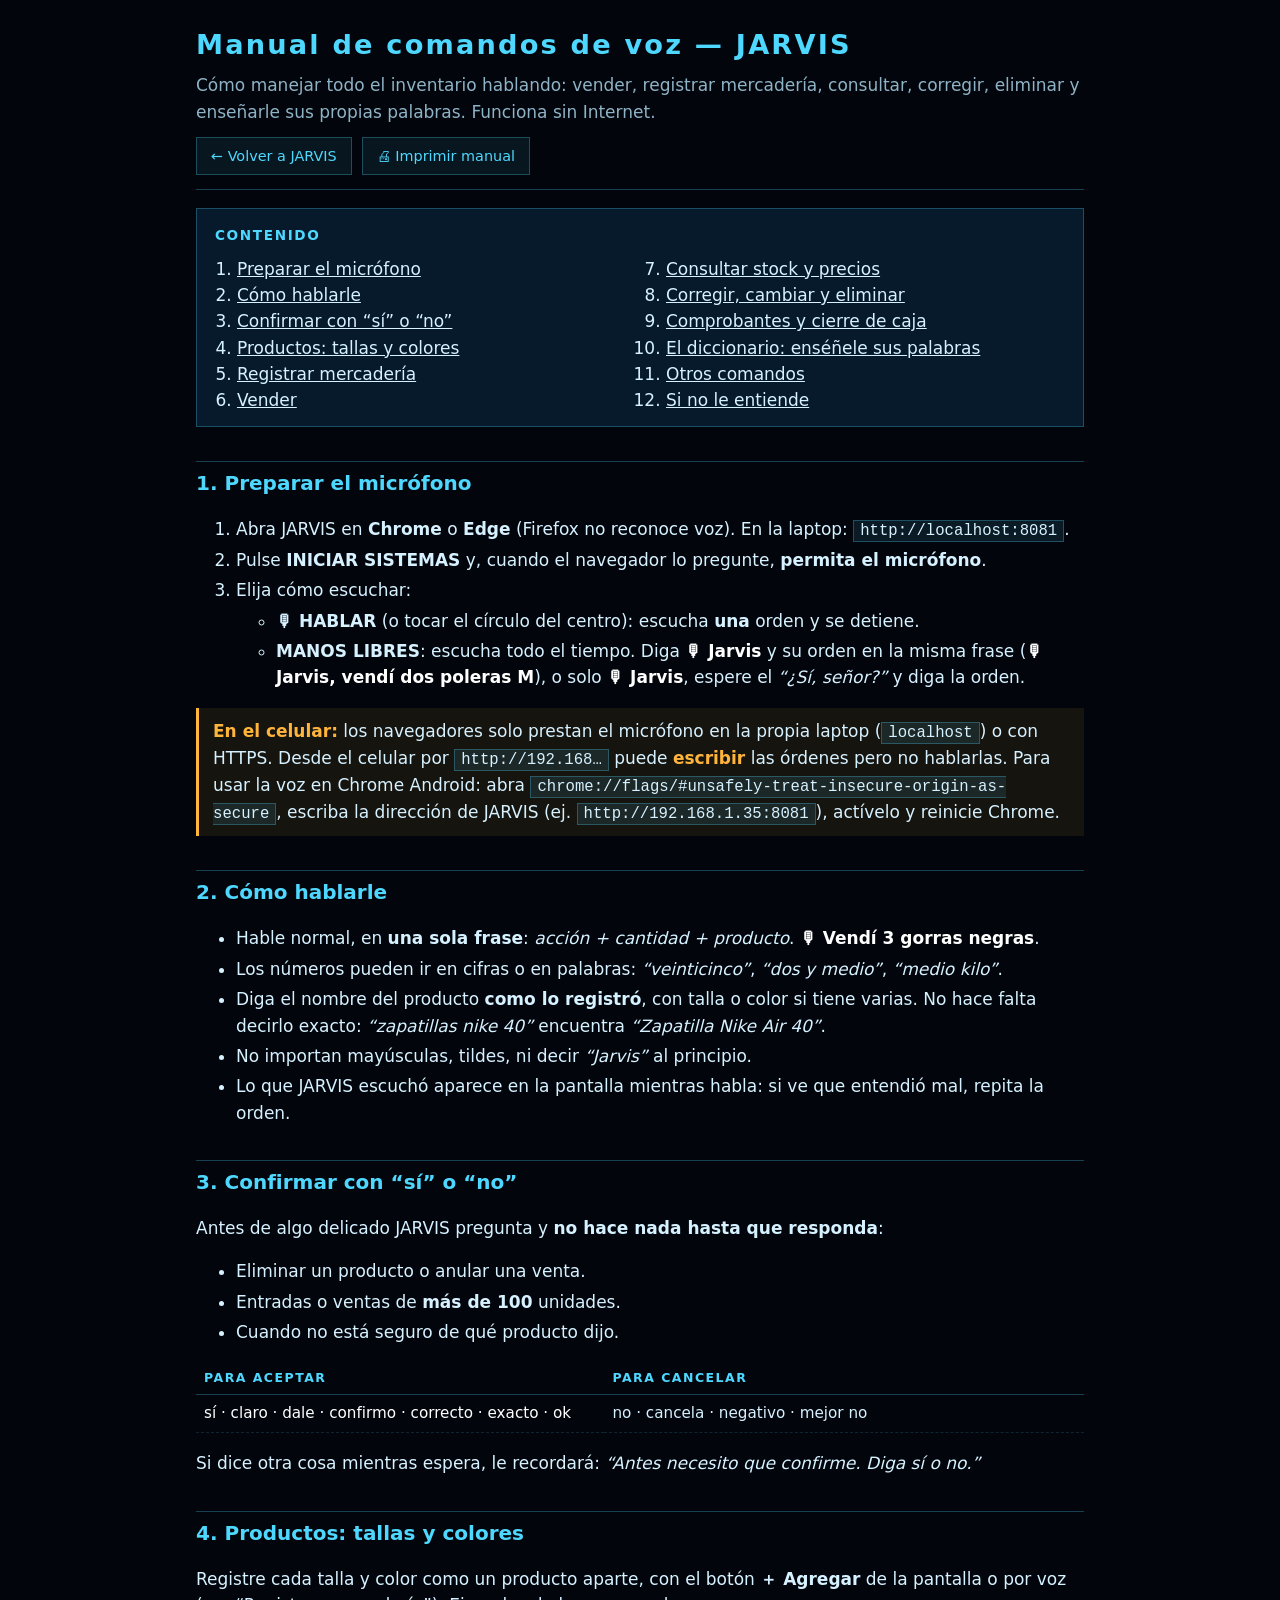
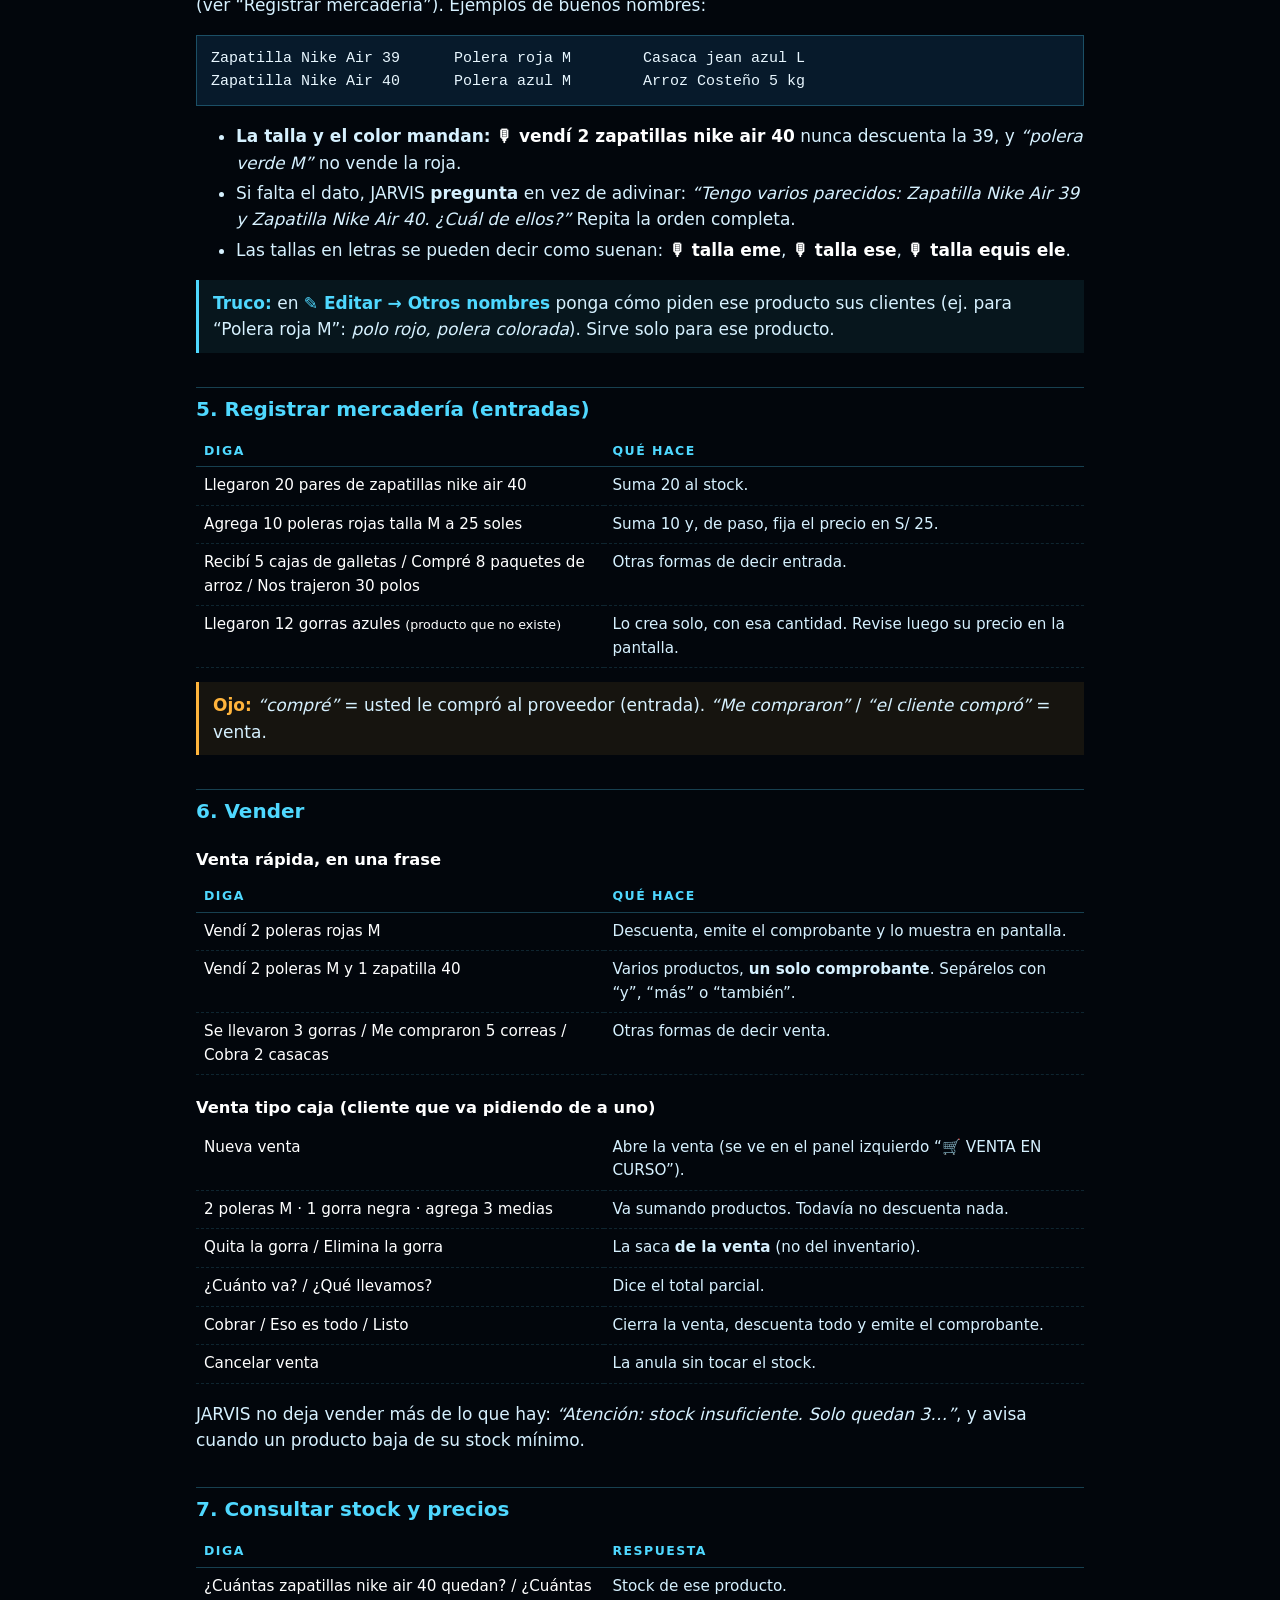
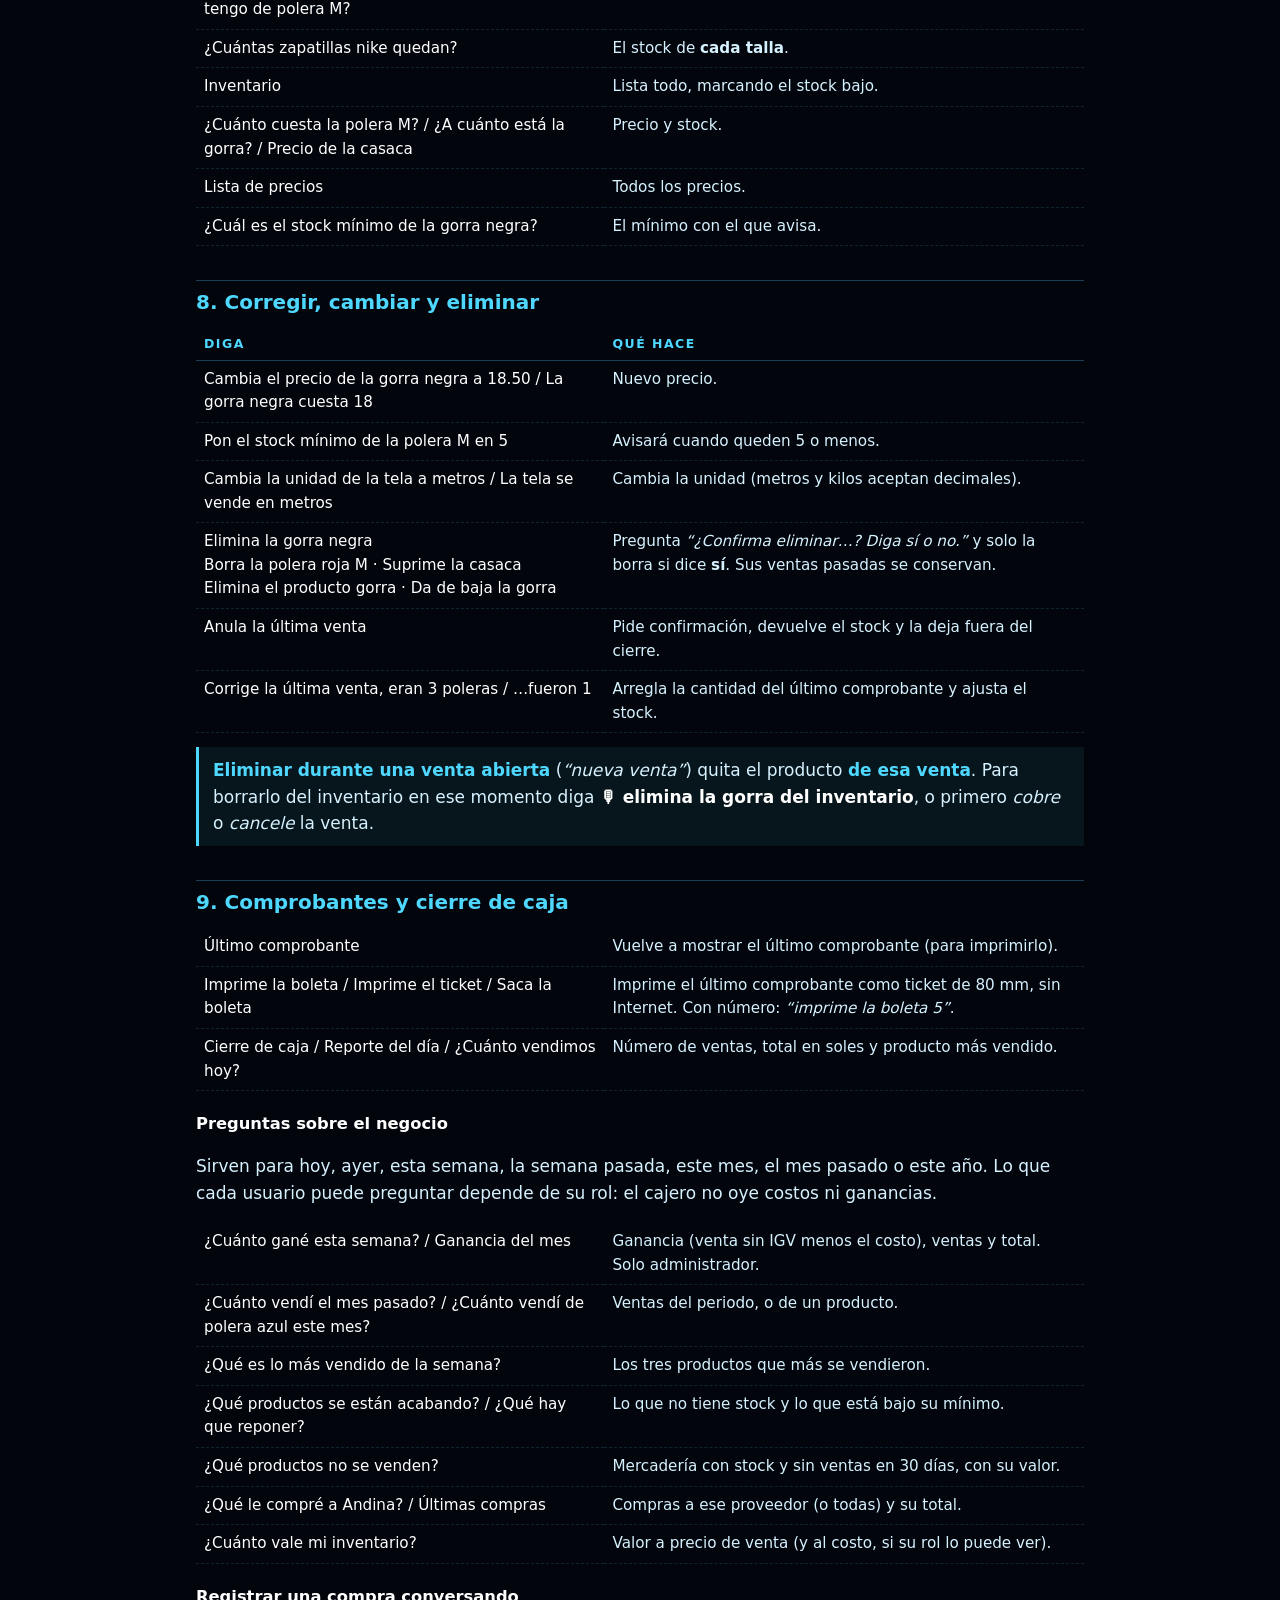
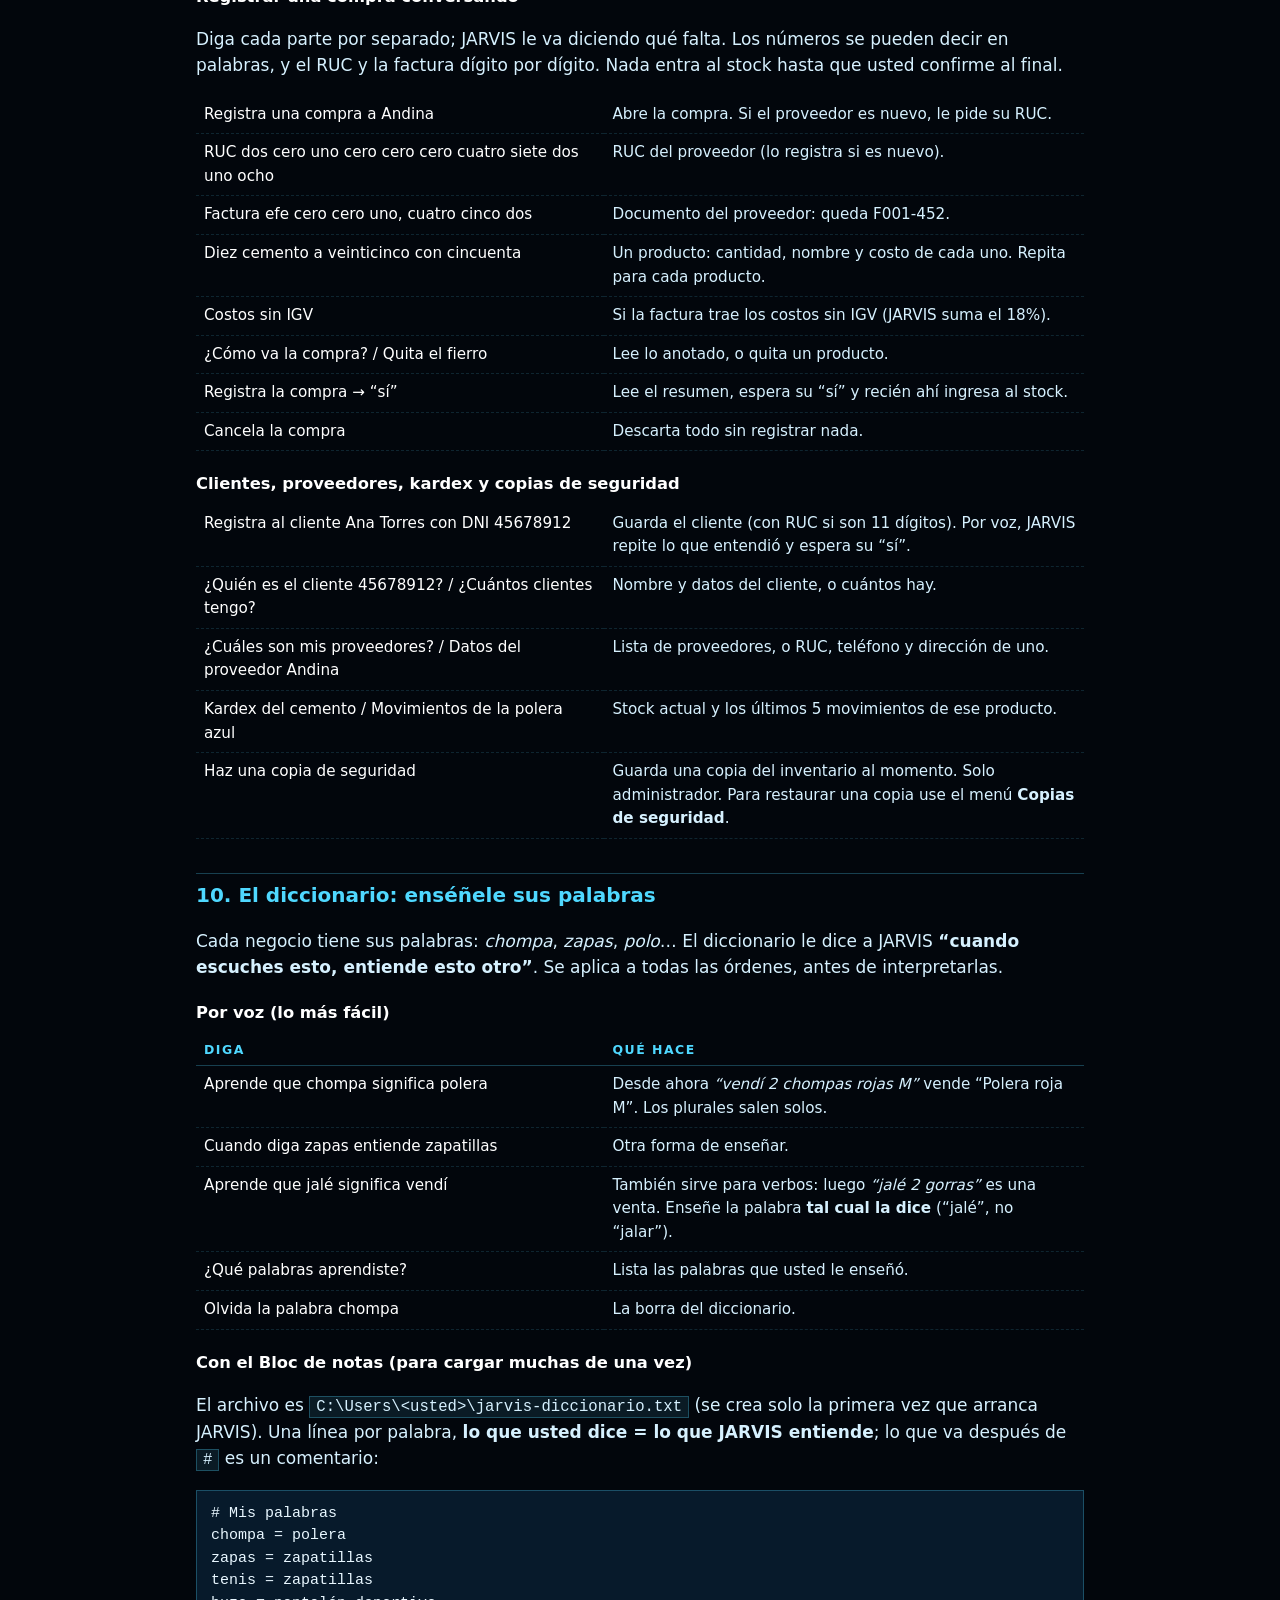
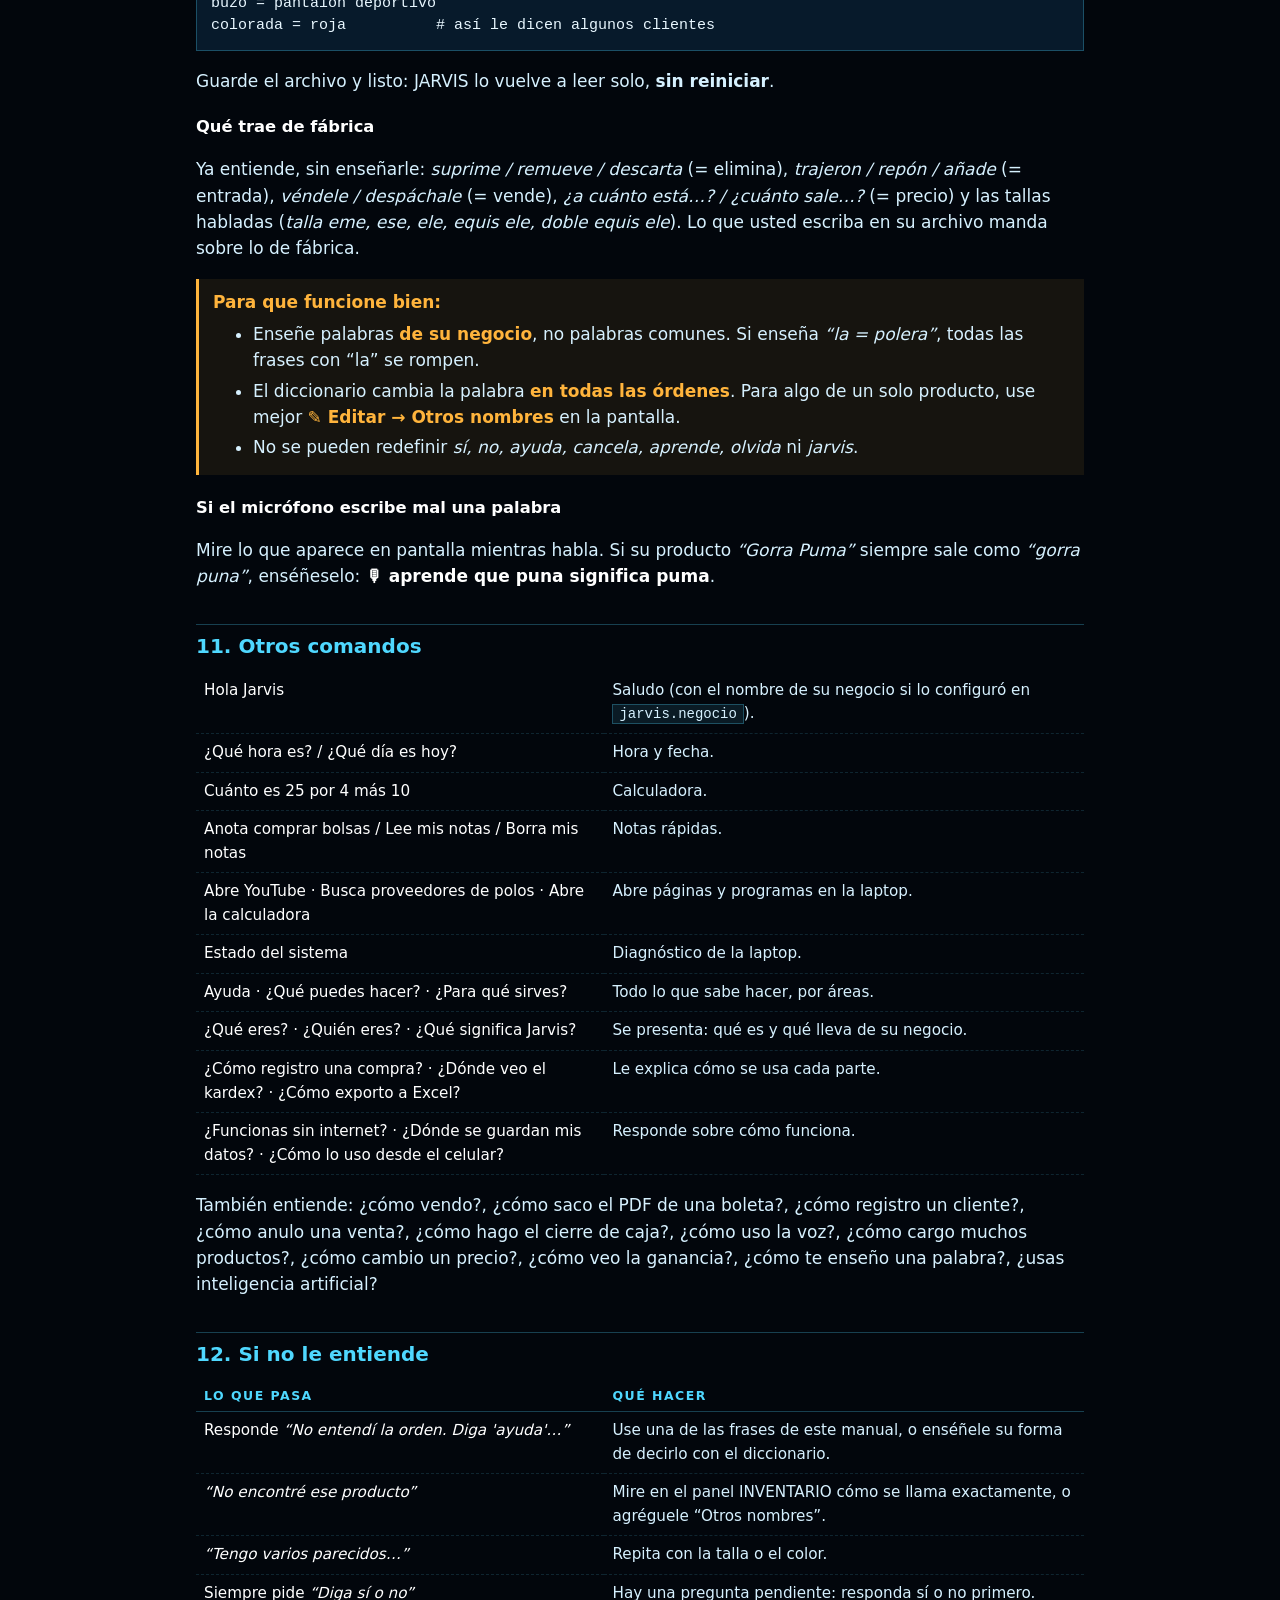
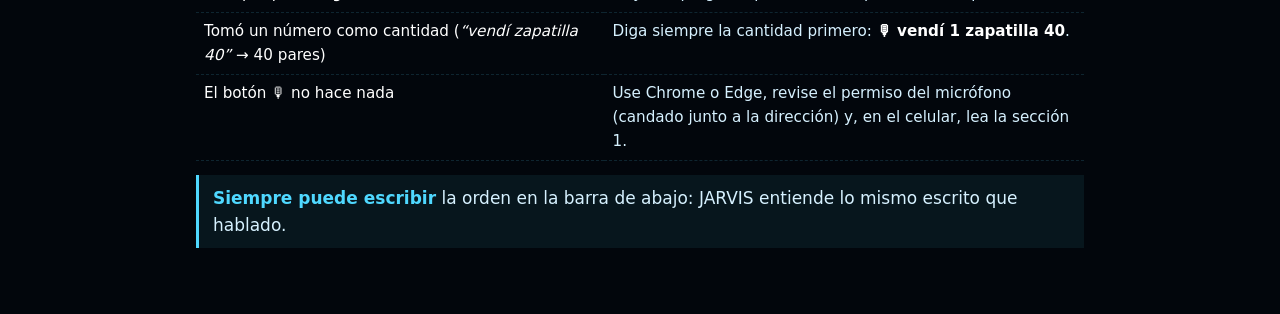
==== commit 4d3f649d: "Compras por voz, por partes: proveedor, documento, productos con costo y confirmacion final" ====
--- a/src/main/resources/static/manual.html
+++ b/src/main/resources/static/manual.html
@@ -236,6 +236,22 @@
   </tbody>
 </table>
 
+<h3>Registrar una compra conversando</h3>
+<p>Diga cada parte por separado; JARVIS le va diciendo qué falta. Los números se pueden decir en palabras, y el RUC
+  y la factura dígito por dígito. Nada entra al stock hasta que usted confirme al final.</p>
+<table>
+  <tbody>
+    <tr><td>Registra una compra a Andina</td><td>Abre la compra. Si el proveedor es nuevo, le pide su RUC.</td></tr>
+    <tr><td>RUC dos cero uno cero cero cero cuatro siete dos uno ocho</td><td>RUC del proveedor (lo registra si es nuevo).</td></tr>
+    <tr><td>Factura efe cero cero uno, cuatro cinco dos</td><td>Documento del proveedor: queda F001-452.</td></tr>
+    <tr><td>Diez cemento a veinticinco con cincuenta</td><td>Un producto: cantidad, nombre y costo de cada uno. Repita para cada producto.</td></tr>
+    <tr><td>Costos sin IGV</td><td>Si la factura trae los costos sin IGV (JARVIS suma el 18%).</td></tr>
+    <tr><td>¿Cómo va la compra? / Quita el fierro</td><td>Lee lo anotado, o quita un producto.</td></tr>
+    <tr><td>Registra la compra → “sí”</td><td>Lee el resumen, espera su “sí” y recién ahí ingresa al stock.</td></tr>
+    <tr><td>Cancela la compra</td><td>Descarta todo sin registrar nada.</td></tr>
+  </tbody>
+</table>
+
 <h3>Clientes, proveedores, kardex y copias de seguridad</h3>
 <table>
   <tbody>
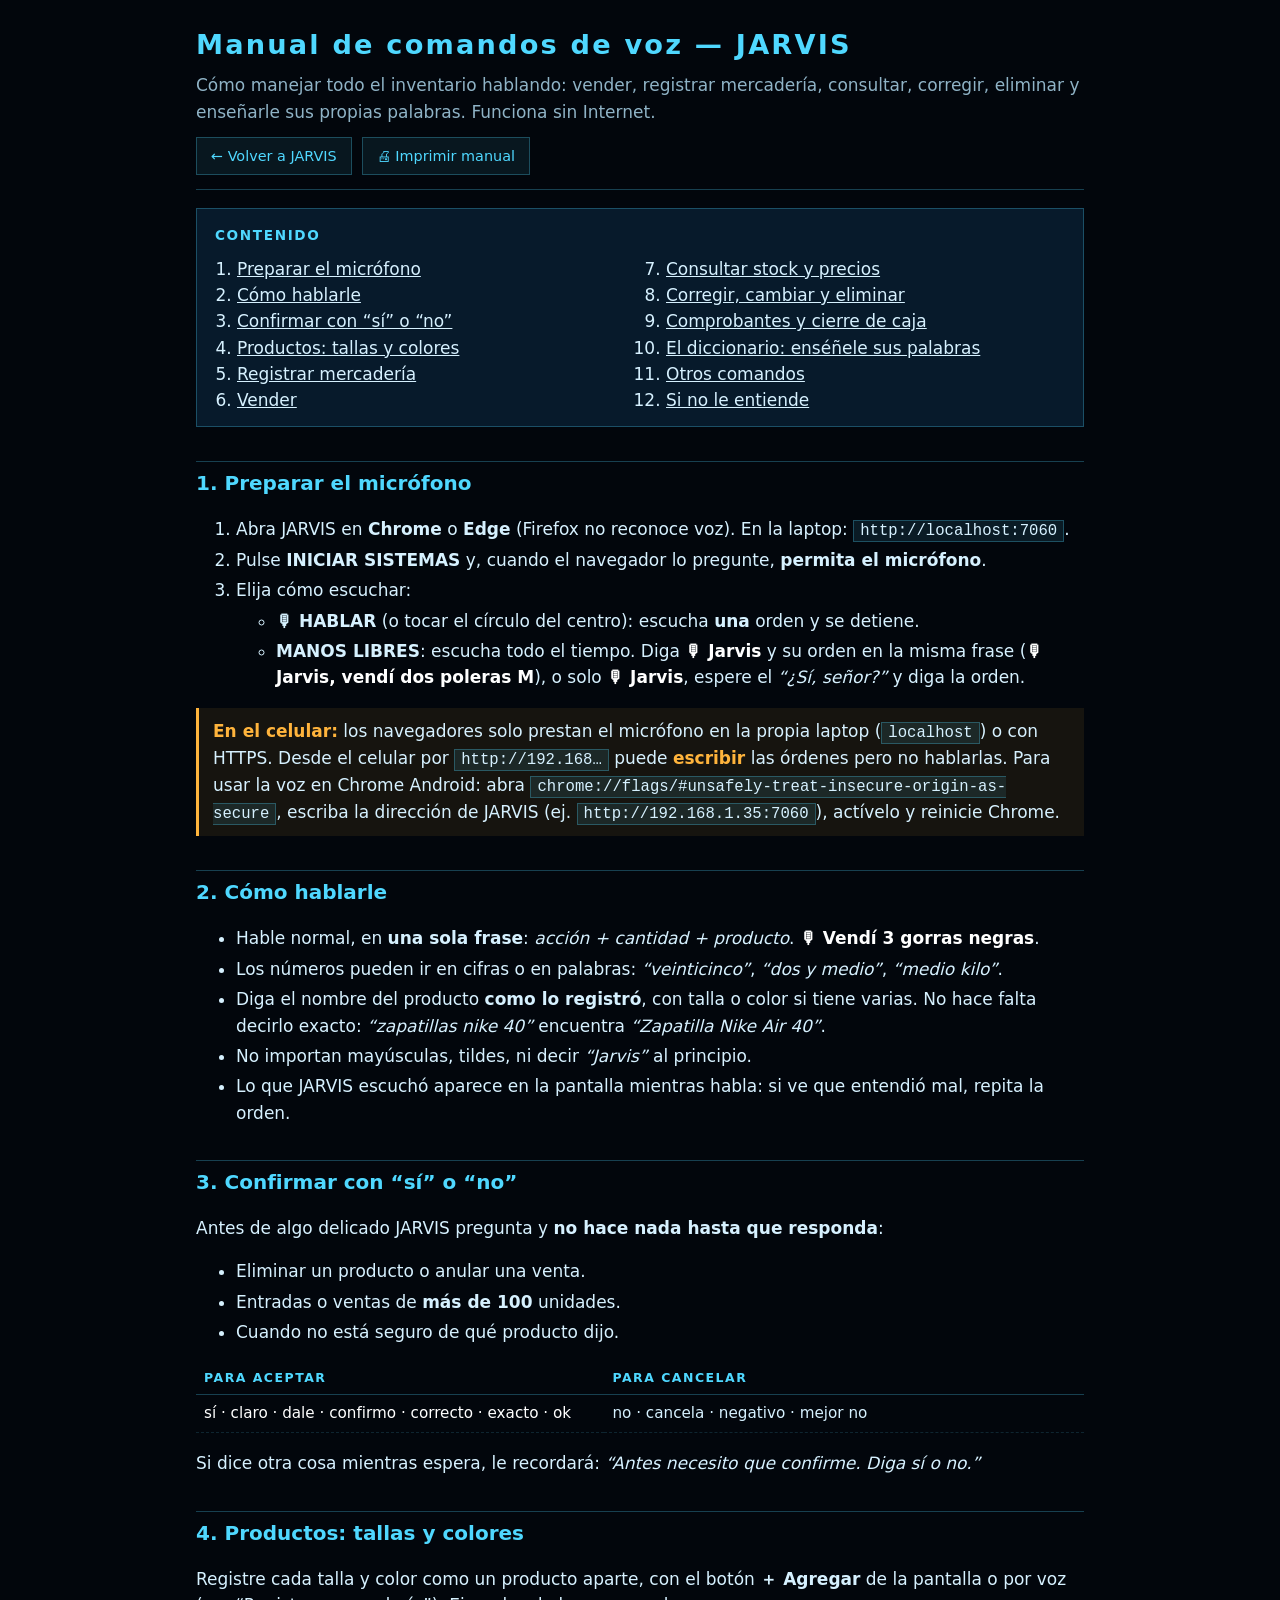
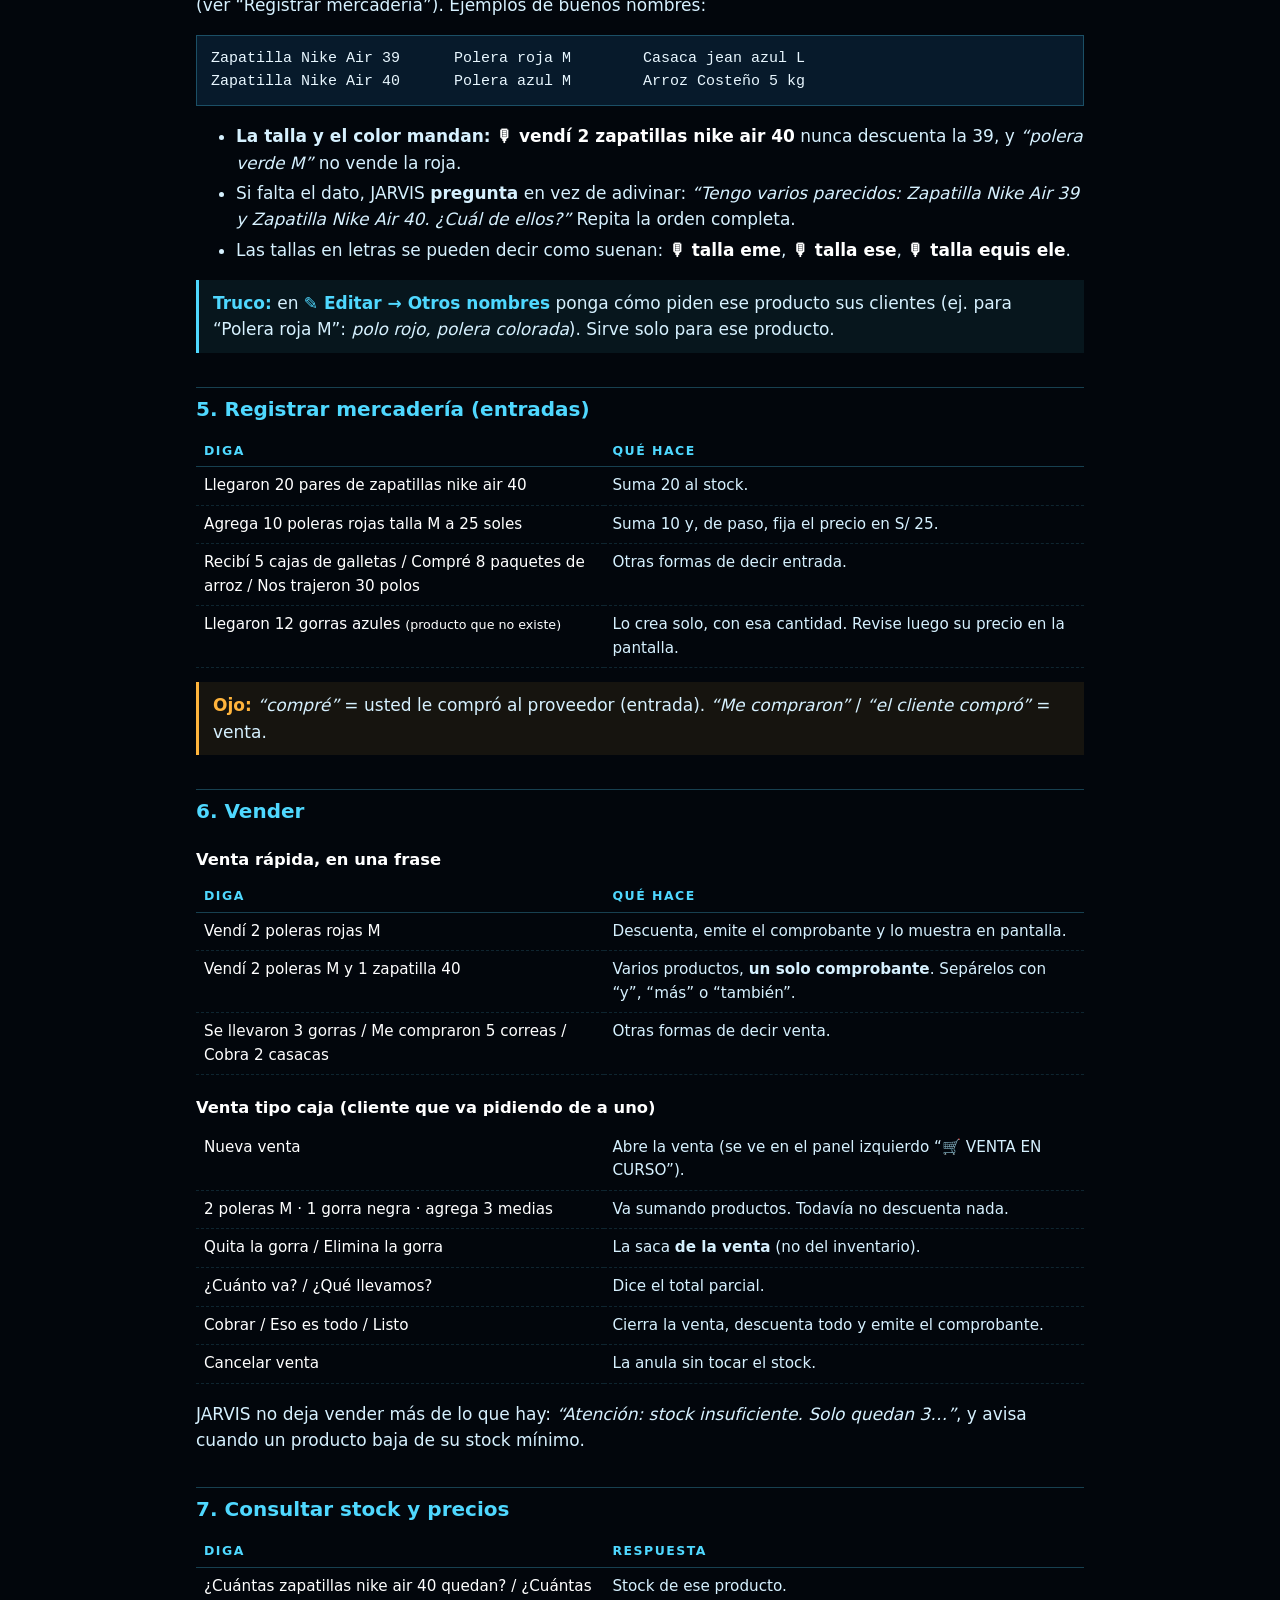
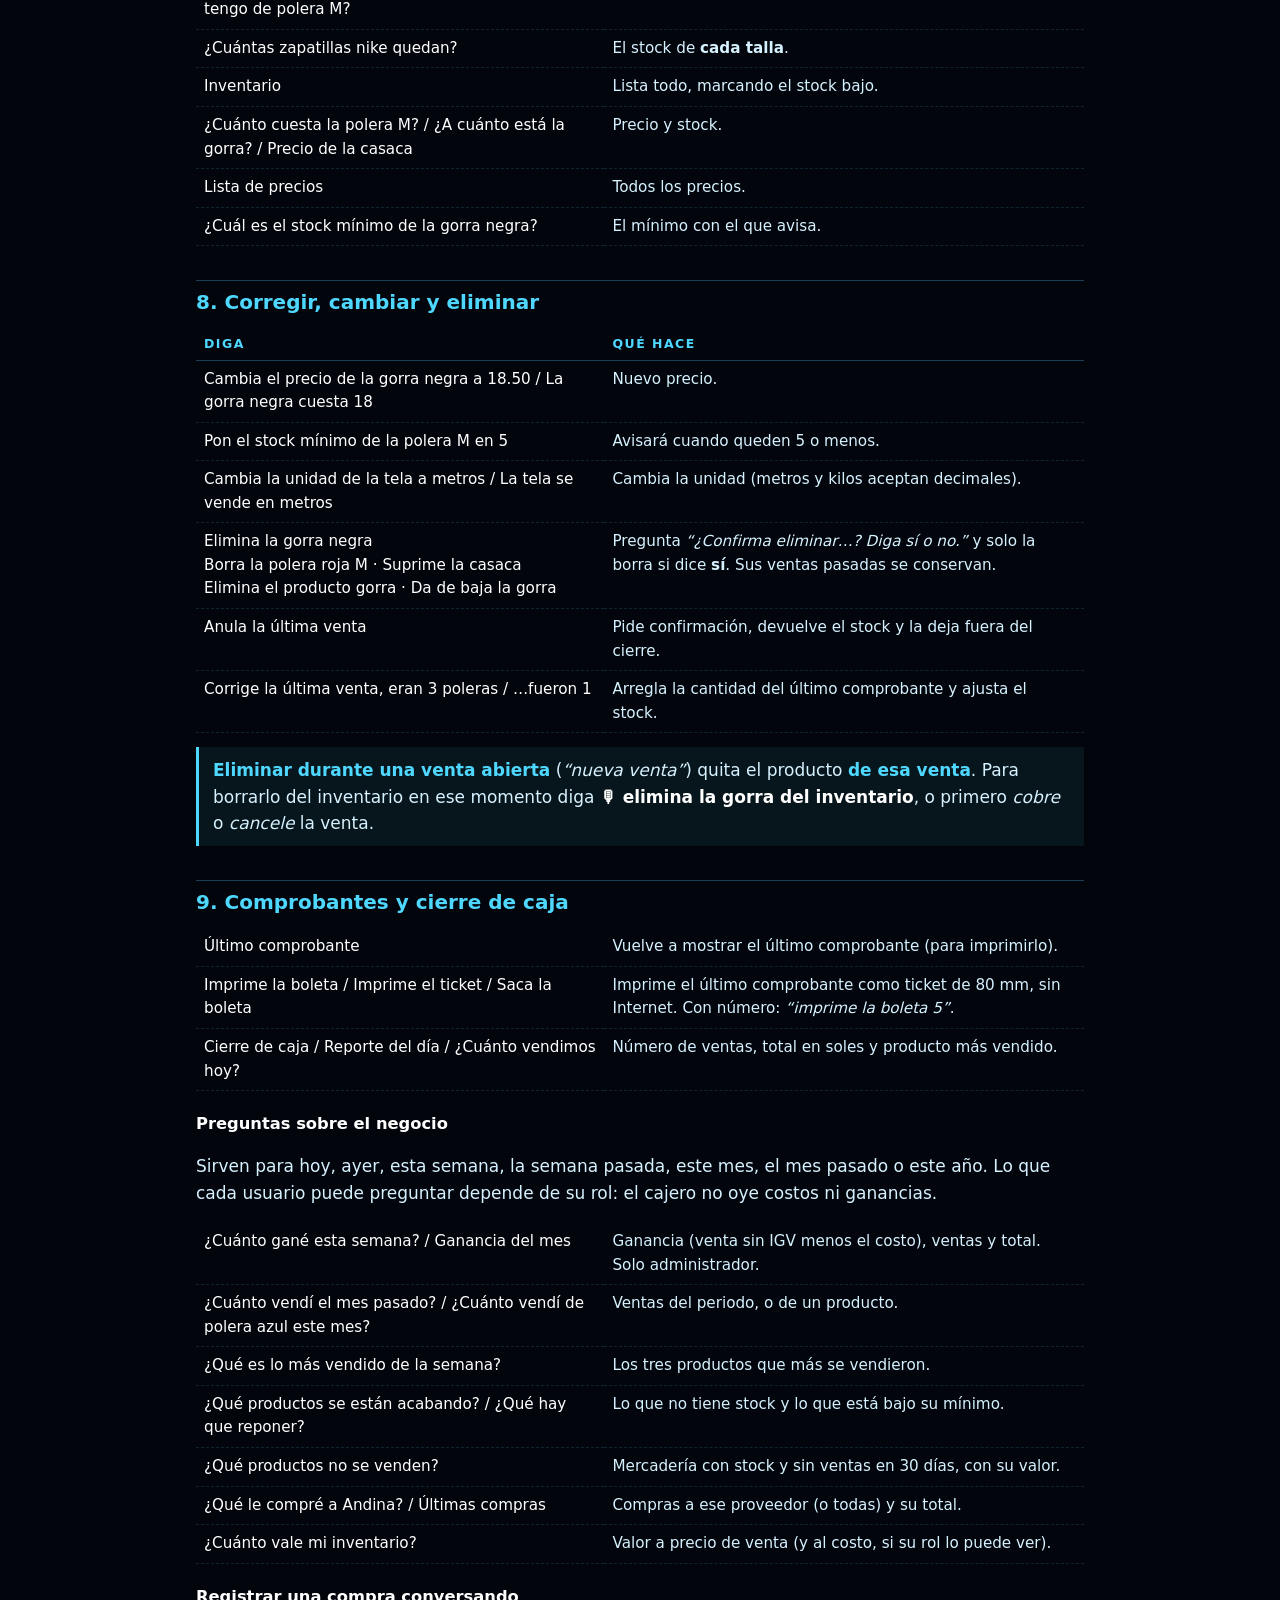
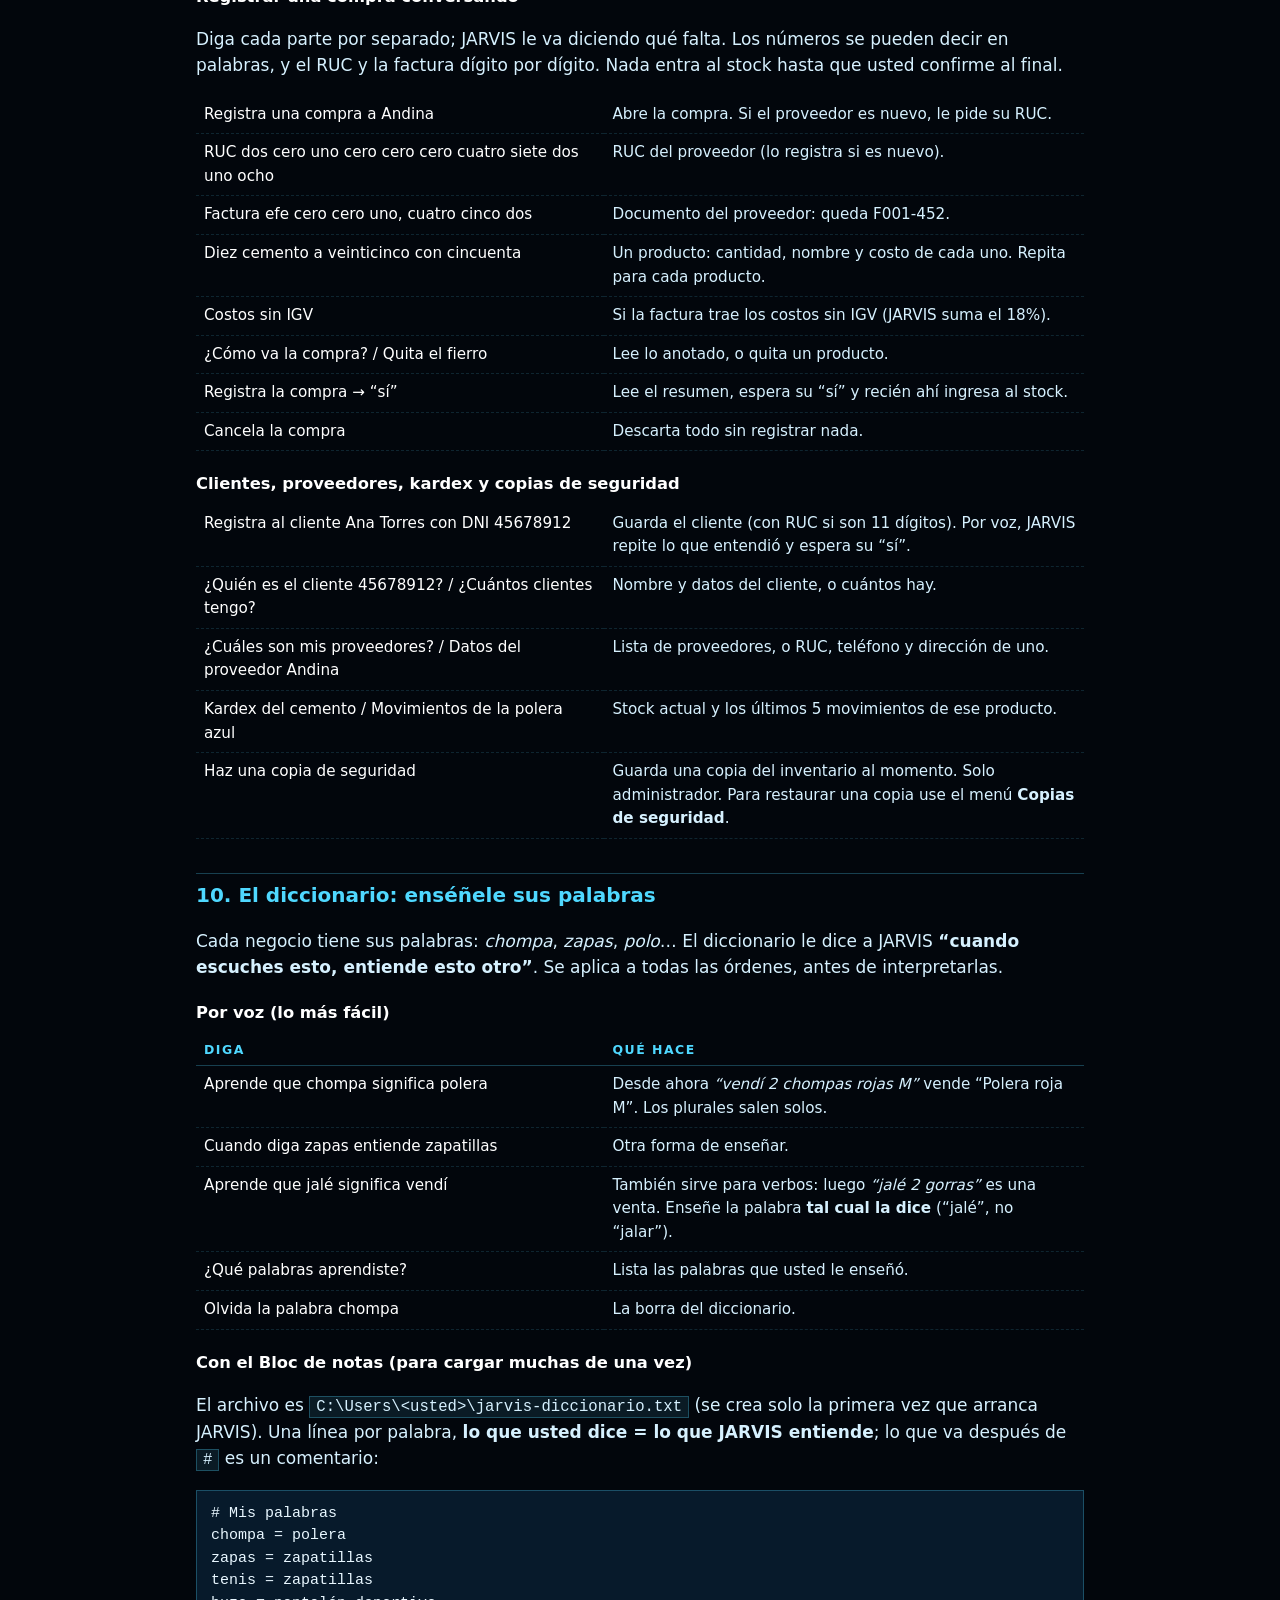
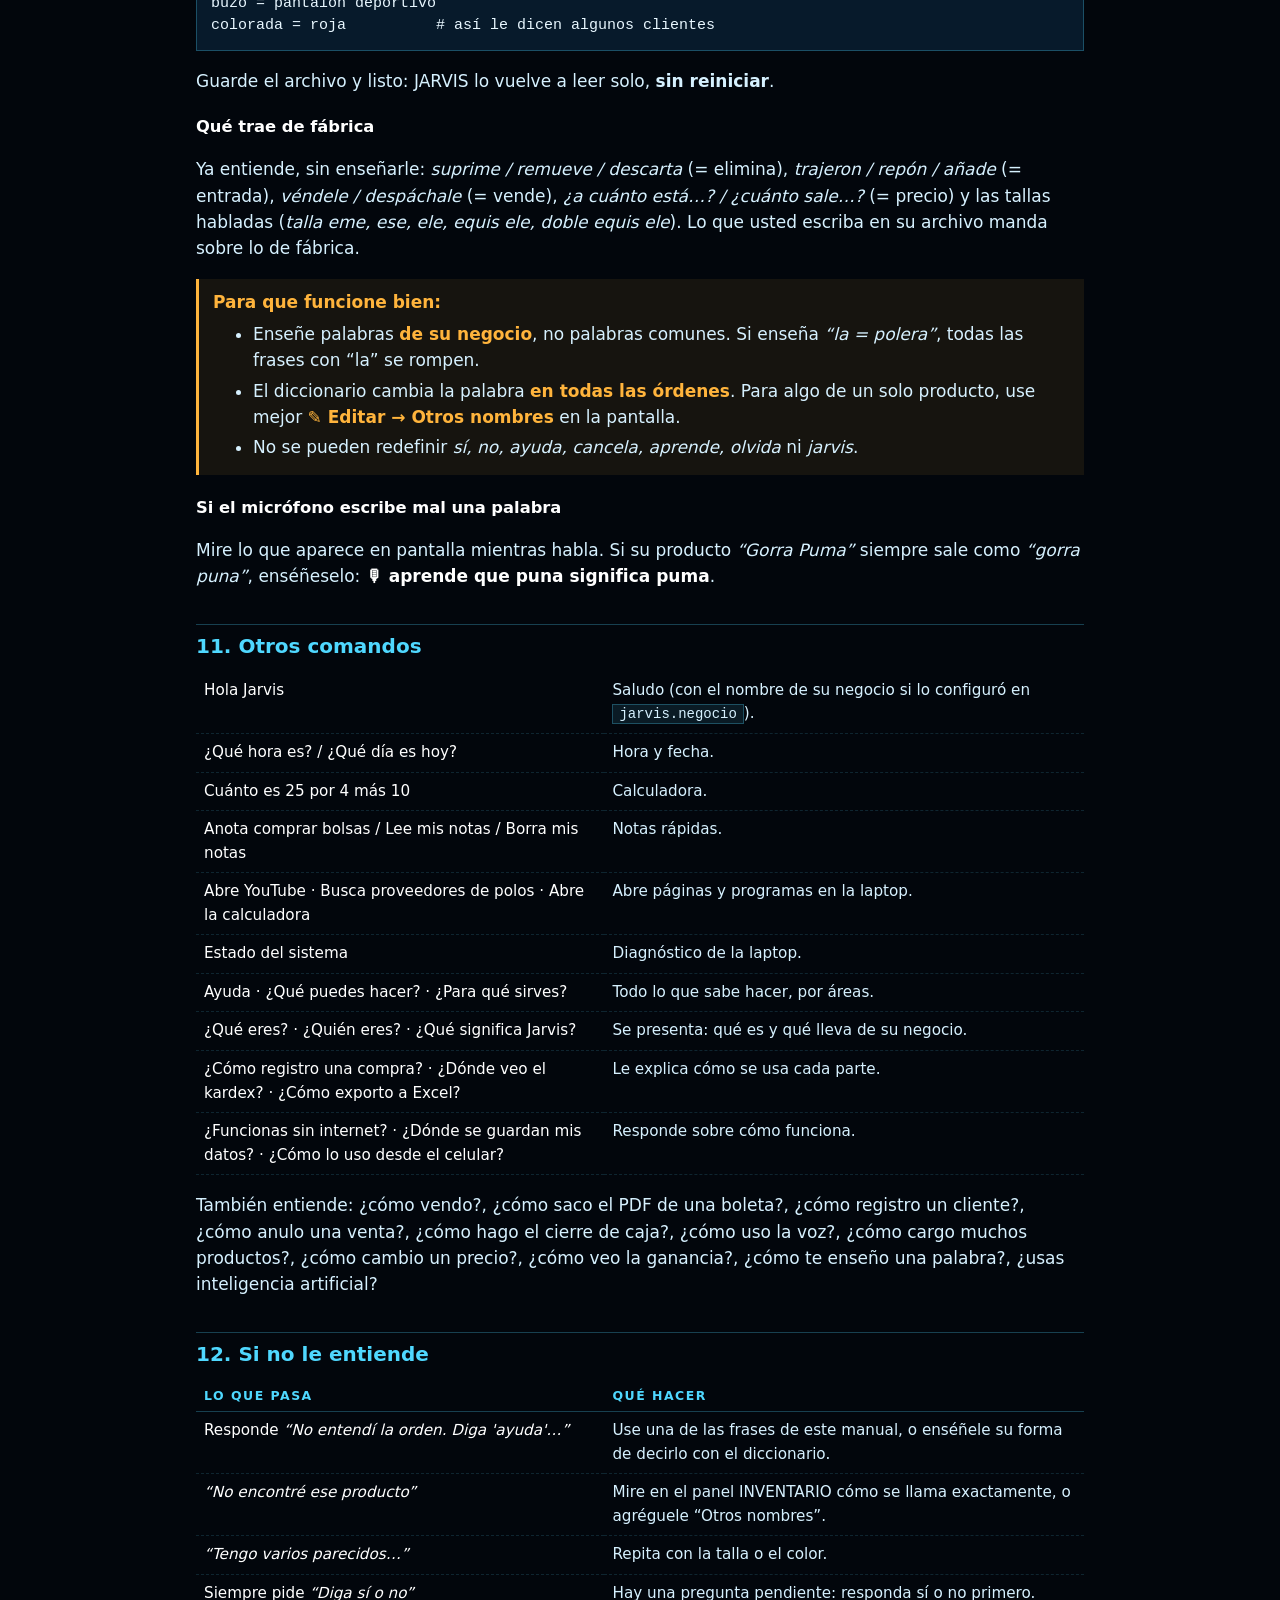
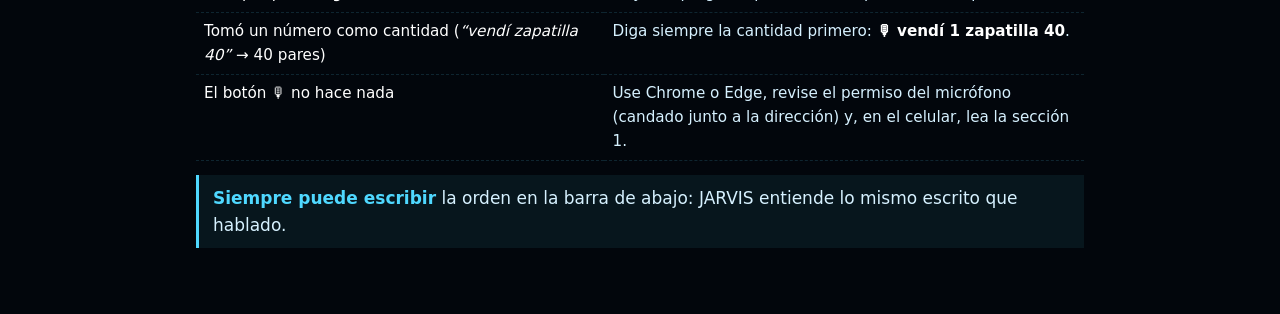
==== commit b6826bfc: "Mejoras de calidad: puerto, archivos partidos, serie por tienda, DYSA e instalador - Puerto 7060 en " ====
--- a/src/main/resources/static/manual.html
+++ b/src/main/resources/static/manual.html
@@ -90,7 +90,7 @@
 
 <h2 id="preparar">1. Preparar el micrófono</h2>
 <ol class="steps">
-  <li>Abra JARVIS en <b>Chrome</b> o <b>Edge</b> (Firefox no reconoce voz). En la laptop: <code>http://localhost:8081</code>.</li>
+  <li>Abra JARVIS en <b>Chrome</b> o <b>Edge</b> (Firefox no reconoce voz). En la laptop: <code>http://localhost:7060</code>.</li>
   <li>Pulse <b>INICIAR SISTEMAS</b> y, cuando el navegador lo pregunte, <b>permita el micrófono</b>.</li>
   <li>Elija cómo escuchar:
     <ul>
@@ -104,7 +104,7 @@
 <div class="warn"><b>En el celular:</b> los navegadores solo prestan el micrófono en la propia laptop (<code>localhost</code>)
   o con HTTPS. Desde el celular por <code>http://192.168…</code> puede <b>escribir</b> las órdenes pero no hablarlas.
   Para usar la voz en Chrome Android: abra <code>chrome://flags/#unsafely-treat-insecure-origin-as-secure</code>,
-  escriba la dirección de JARVIS (ej. <code>http://192.168.1.35:8081</code>), actívelo y reinicie Chrome.</div>
+  escriba la dirección de JARVIS (ej. <code>http://192.168.1.35:7060</code>), actívelo y reinicie Chrome.</div>
 
 <h2 id="hablar">2. Cómo hablarle</h2>
 <ul>
